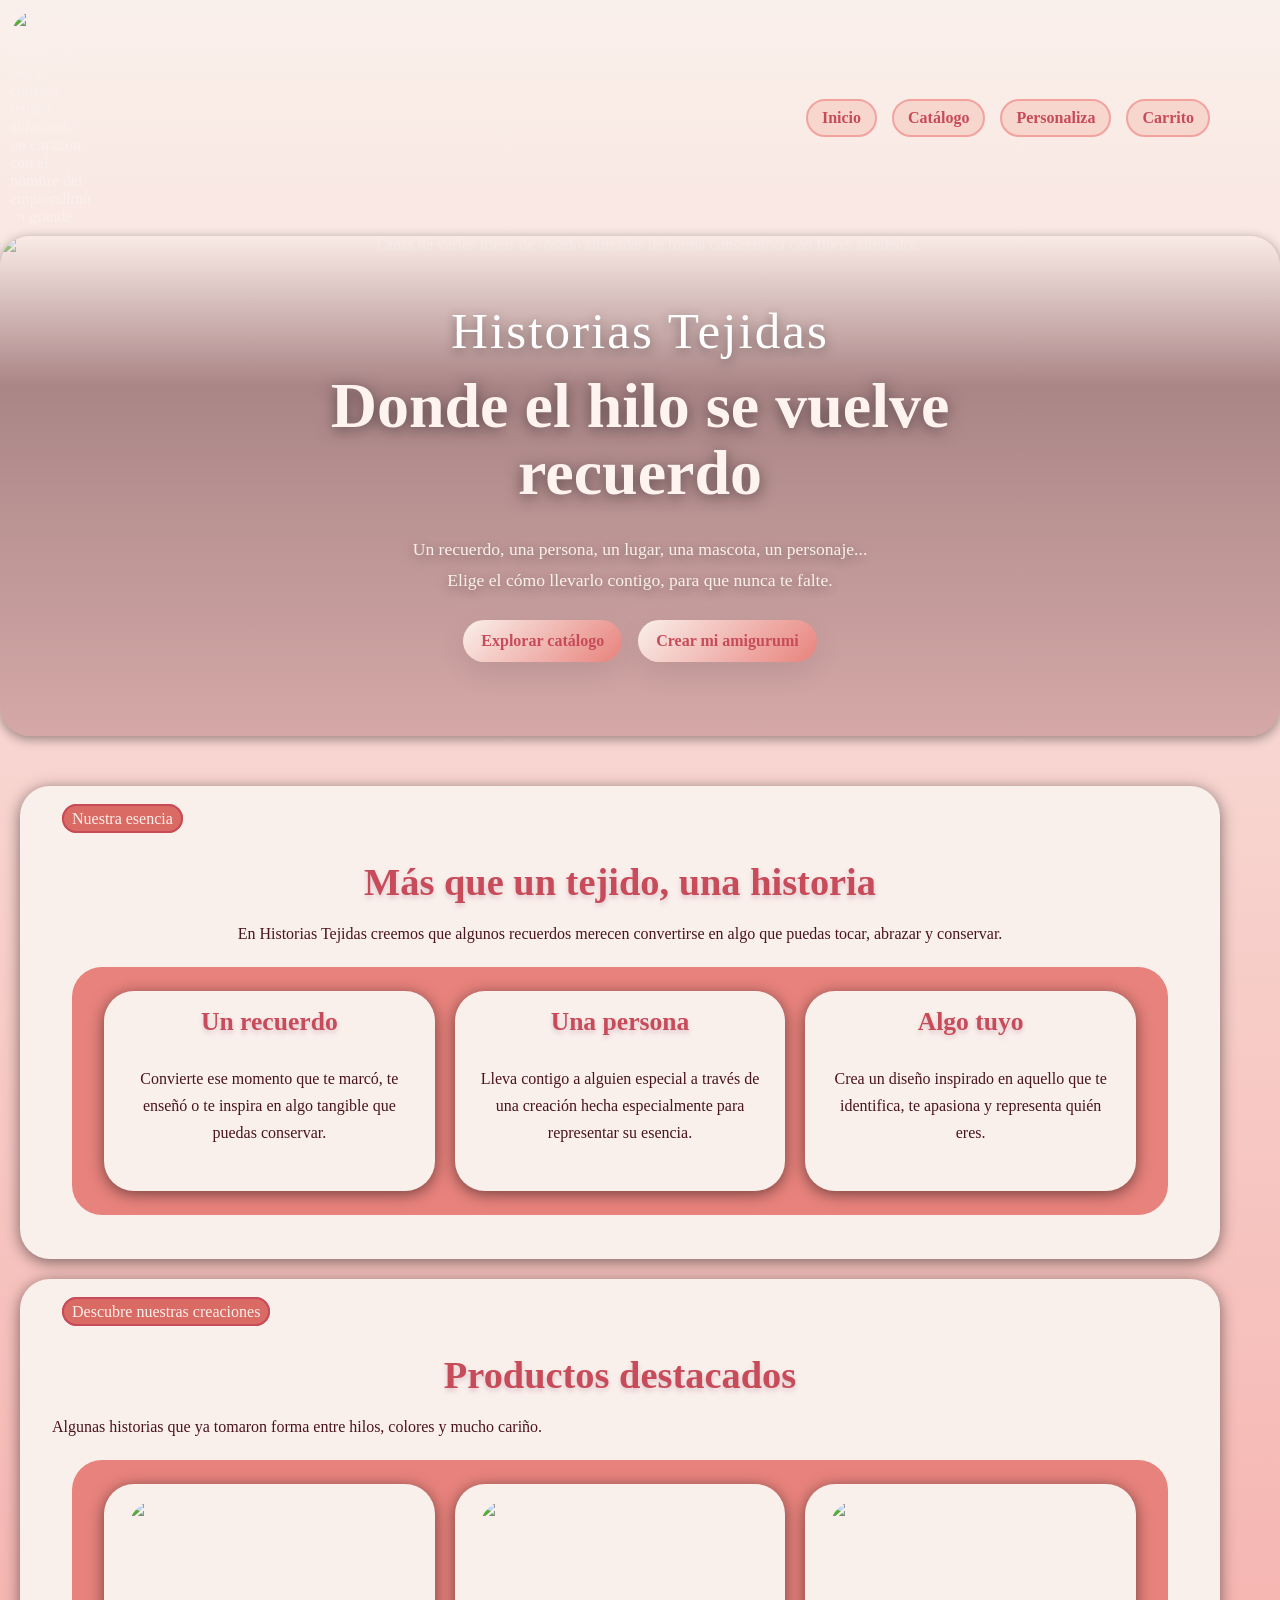
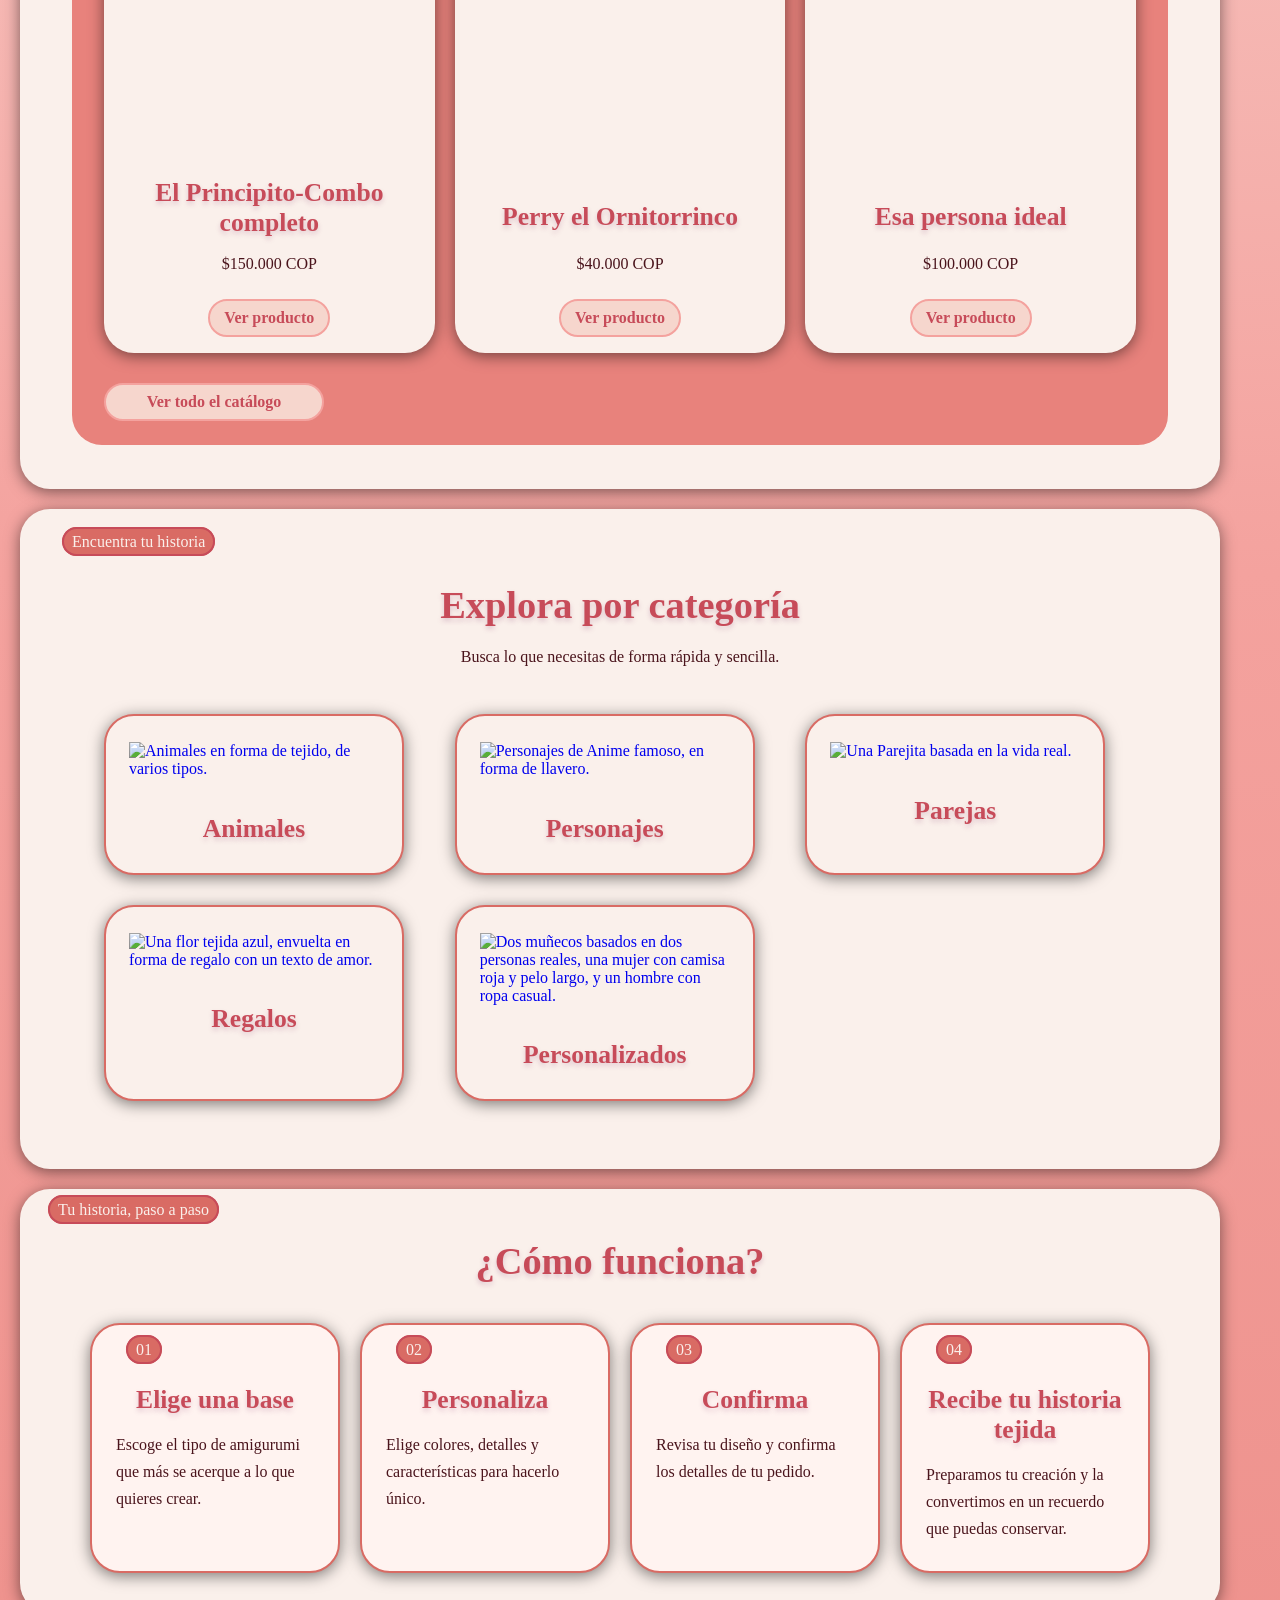
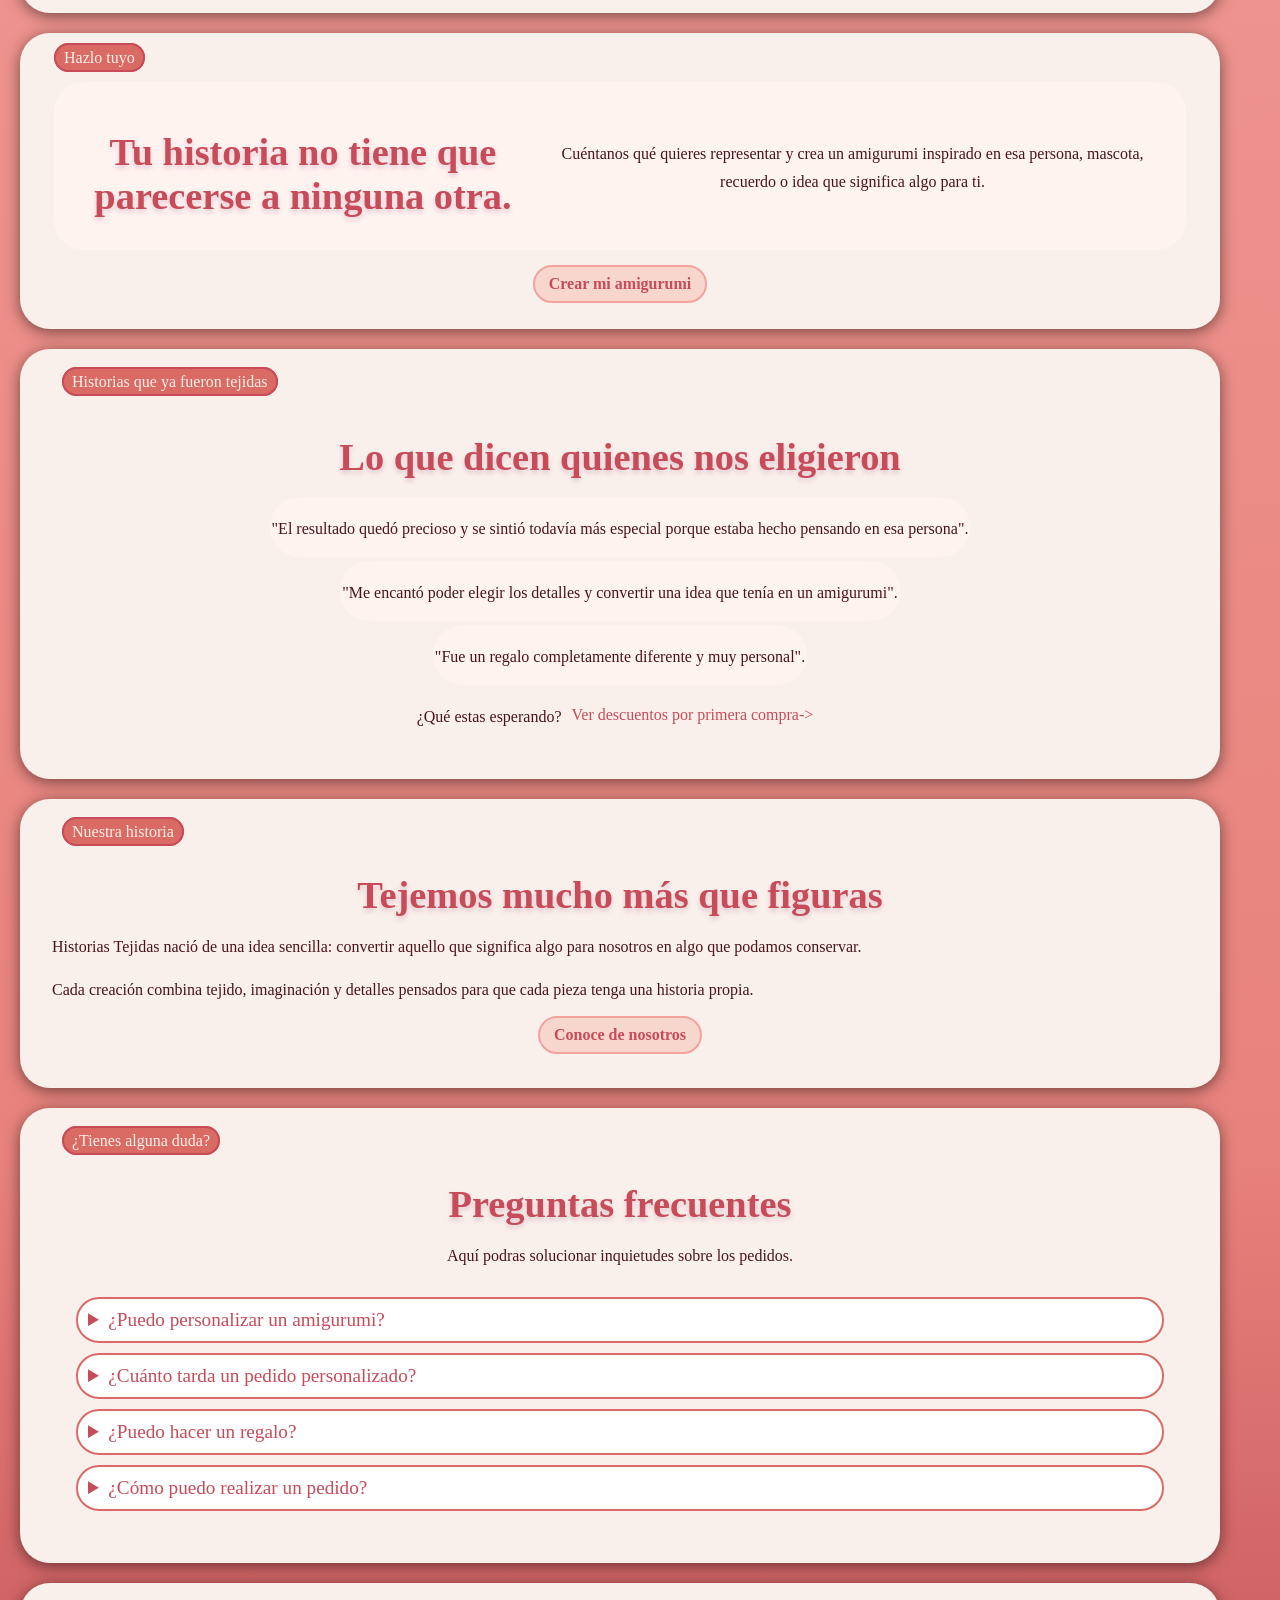
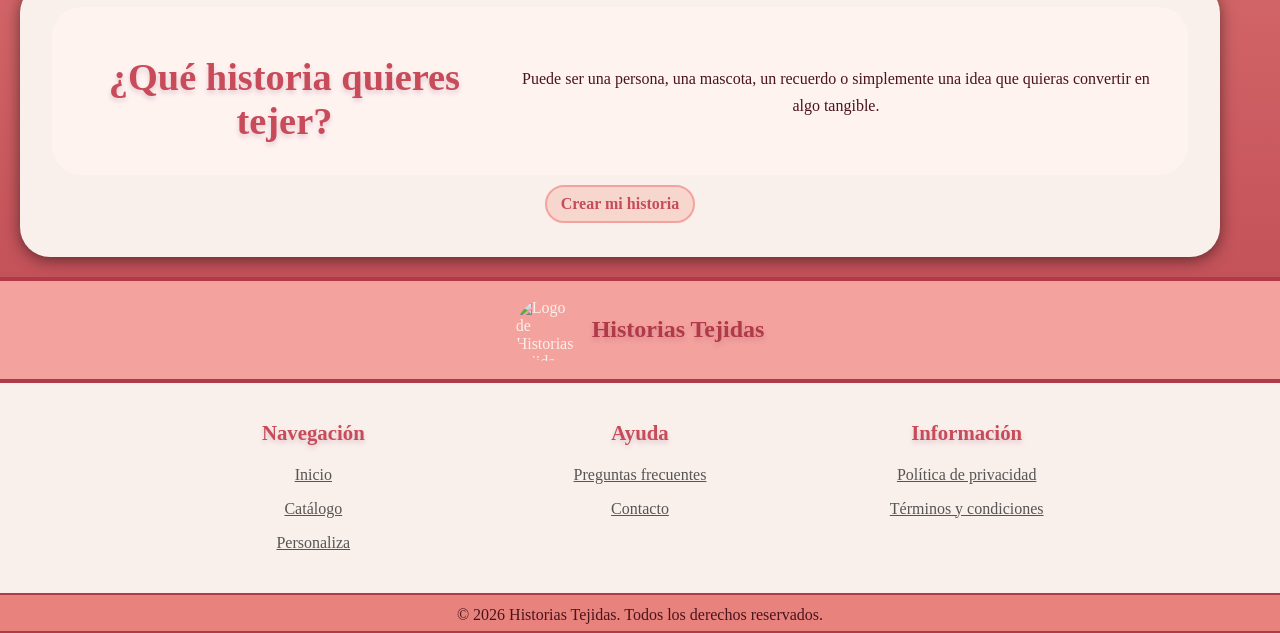
==== index.html @ 17b06282 "CSS de index" ====
<!DOCTYPE html>
<html lang="es">

<head>
    <meta charset="UTF-8">
    <meta name="viewport" content="width=device-width, initial-scale=1.0">
    <title>Historias Tejidas</title>
    <link rel="stylesheet" href="assets/css/style.css">
</head>

<body>
    <header>
        <img src="assets/img/logo-sin-texto.png"
            alt="Logo de historias tejidas, un oso y conejos tejidos abrazando un corazón, con el nombre del emprendimiento en grande.">
        <nav>
            <a href="index.html">Inicio</a>
            <a href="catalogo.html">Catálogo</a>
            <a href="personaliza.html">Personaliza</a>
            <a href="carrito.html">Carrito</a>
            <!--Continuarlo y el emoji de carrito-->
        </nav>
    </header>
    <main>
        <div class="hero">

            <div class="hero-overlay"></div>
            <img src="assets/img/lanas-tipo-fondo.png"
                alt="Lanas de varios tonos de rosado alineadas de forma consecutiva con flores alrededor.">

            <div class="container">
                <h1>Historias Tejidas</h1>
                <h2>Donde el hilo se vuelve recuerdo</h2>
                <p>Un recuerdo, una persona, un lugar, una mascota, un personaje... <br>
                    Elige el cómo llevarlo contigo, para que nunca te falte.</p>
                <div class="button-hero">
                    <a href="catalogo.html">Explorar catálogo</a>
                    <a href="personaliza.html">Crear mi amigurumi</a>
                </div>
            </div>
        </div>

        <section class="propuesta-valor">

            <span class="section-label">Nuestra esencia</span>

            <h2>Más que un tejido, una historia</h2>
            <p>En Historias Tejidas creemos que algunos recuerdos merecen
                convertirse en algo que puedas tocar, abrazar y conservar.</p>

            <div class="tarjeta-container">
                <article class="tarjeta">
                    <h3>Un recuerdo</h3>
                    <p>Convierte ese momento que te marcó, te enseñó o te inspira
                        en algo tangible que puedas conservar. </p>
                </article>

                <article class="tarjeta">
                    <h3>Una persona</h3>
                    <p>Lleva contigo a alguien especial a través de una creación
                        hecha especialmente para representar su esencia.</p>
                </article>

                <article class="tarjeta">
                    <h3>Algo tuyo</h3>
                    <p>Crea un diseño inspirado en aquello que te identifica,
                        te apasiona y representa quién eres.</p>
                </article>
            </div>

        </section>

        <section class="destacados">

            <span class="section-label">Descubre nuestras creaciones</span>

            <h2>Productos destacados</h2>

            <p>
                Algunas historias que ya tomaron forma entre hilos, colores
                y mucho cariño.
            </p>

            <div class="tarjeta-container">

                <article class="tarjeta">

                    <img src="assets/img/productos/elprincipito.png"
                        alt="Amigurumi del personaje el principito junto al zorro en la luna con una rosa, de la obra literaria.">

                    <div class="producto-info">
                        <h3>El Principito-Combo completo</h3>
                        <p class="precio">$150.000 COP</p>
                        <a class="button" href="producto-detalle.html">
                            Ver producto
                        </a>
                    </div>

                </article>

                <article class="tarjeta">

                    <img src="assets/img/productos/perrielornitorrinco.png"
                        alt="Amigurumi de Perry el Ornitorrinco, de la serie Finnyas y Ferbs. En formato horizontal.">

                    <div class="producto-info">
                        <h3>Perry el Ornitorrinco</h3>
                        <p class="precio">$40.000 COP</p>
                        <a href="producto-detalle.html" class="button">
                            Ver producto
                        </a>
                    </div>

                </article>

                <article class="tarjeta">

                    <img src="assets/img/productos/muñeca.png"
                        alt="Amigurumis de una muñeca que representa a una persona, pelo largo, ropa tipo clima frio.">

                    <div class="producto-info">
                        <h3>Esa persona ideal</h3>
                        <p class="precio">$100.000 COP</p>
                        <a href="producto-detalle.html" class="button">
                            Ver producto
                        </a>
                    </div>

                </article>

                <a class="button" href="catalogo.html">
                    Ver todo el catálogo
                </a>

            </div>

        </section>

        <section class="categorias">
            <span>Encuentra tu historia</span>

            <h2>Explora por categoría</h2>
            <p>Busca lo que necesitas de forma rápida y sencilla.</p>

            <div class="categorias-grid">

                <a href="catalogo.html" class="categoria">
                    <img src="assets/img/productos/Animales.png" alt="Animales en forma de tejido, de varios tipos.">
                    <h3>Animales</h3>
                </a>

                <a href="catalogo.html" class="categoria">
                    <img src="assets/img/productos/Personaje.png"
                        alt="Personajes de Anime famoso, en forma de llavero.">
                    <h3>Personajes</h3>
                </a>

                <a href="catalogo.html" class="categoria">
                    <img src="assets/img/productos/pareja.png" alt="Una Parejita basada en la vida real.">
                    <h3>Parejas</h3>
                </a>

                <a href="catalogo.html" class="categoria">
                    <img src="assets/img/productos/Regalo.png"
                        alt="Una flor tejida azul, envuelta en forma de regalo con un texto de amor.">
                    <h3>Regalos</h3>
                </a>

                <a href="catalogo.html" class="categoria">
                    <img src="assets/img/productos/Personalizado.png"
                        alt="Dos muñecos basados en dos personas reales, una mujer con camisa roja y pelo largo, y un hombre con ropa casual.">
                    <h3>Personalizados</h3>
                </a>

            </div>


        </section>


        <section class="funciona">


            <span>Tu historia, paso a paso</span>

            <h2>¿Cómo funciona?</h2>

            <div class="pasos">

                <article class="paso">

                    <span>01</span>
                    <h3>Elige una base</h3>
                    <p>
                        Escoge el tipo de amigurumi que más se acerque
                        a lo que quieres crear.
                    </p>
                </article>

                <article class="paso">
                    <span>02</span>
                    <h3>Personaliza</h3>
                    <p>
                        Elige colores, detalles y características
                        para hacerlo único.
                    </p>
                </article>

                <article class="paso">
                    <span>03</span>
                    <h3>Confirma</h3>
                    <p>
                        Revisa tu diseño y confirma los detalles de tu pedido.
                    </p>
                </article>

                <article class="paso">
                    <span>04</span>
                    <h3>Recibe tu historia tejida</h3>
                    <p>
                        Preparamos tu creación y la convertimos
                        en un recuerdo que puedas conservar.
                    </p>
                </article>

            </div>
        </section>

        <section class="personalizacion">

            <span>Hazlo tuyo</span>

            <div class="per-contenido">


                <h2>Tu historia no tiene que parecerse a ninguna otra.</h2>

                <p>
                    Cuéntanos qué quieres representar y crea un amigurumi
                    inspirado en esa persona, mascota, recuerdo o idea
                    que significa algo para ti.
                </p>


            </div>

            <div class="boton-wrapper">
                <a href="personaliza.html" class="button">
                    Crear mi amigurumi
                </a>
            </div>
        </section>

        <section class="reseñas">

            <span>Historias que ya fueron tejidas</span>

            <div class="res-contenido">

                <h2>Lo que dicen quienes nos eligieron</h2>

                <div class="ress">

                    <article class="res">
                        <p>
                            "El resultado quedó precioso y se sintió todavía
                            más especial porque estaba hecho pensando en esa persona".
                        </p>
                    </article>

                    <article class="res">
                        <p>
                            "Me encantó poder elegir los detalles y convertir
                            una idea que tenía en un amigurumi".
                        </p>
                    </article>

                    <article class="res">
                        <p>
                            "Fue un regalo completamente diferente y muy personal".
                        </p>
                    </article>

                </div>
                <div class="cont-link-des">
                    <p>
                        ¿Qué estas esperando?
                    </p>
                    <a class="link-descuento" href="carrito.html">Ver descuentos por primera compra-></a>
                </div>

            </div>
        </section>

        <section class="sobre-nosotros">

            <div class="sobre-contenido">

                <span>Nuestra historia</span>

                <h2>Tejemos mucho más que figuras</h2>

                <p>
                    Historias Tejidas nació de una idea sencilla:
                    convertir aquello que significa algo para nosotros
                    en algo que podamos conservar.
                </p>

                <p>
                    Cada creación combina tejido, imaginación y detalles
                    pensados para que cada pieza tenga una historia propia.
                </p>

                <div class="boton-wrapper">
                    <a href="sobre-nosotros.html" class="button">
                        Conoce de nosotros
                    </a>
                </div>
                <!-- Hacer una ventana emergente con js-->

            </div>

        </section>

        <section id="pf">

            <span>¿Tienes alguna duda?</span>

            <div class="pq">
                <h2>Preguntas frecuentes</h2>

                <p>Aquí podras solucionar inquietudes sobre los pedidos.</p>
            </div>

            <div class="pq-list">

                <details>
                    <summary>¿Puedo personalizar un amigurumi?</summary>
                    <p>
                        Sí. Puedes crear una pieza basada en una persona,
                        mascota, personaje, recuerdo o idea.
                    </p>
                </details>

                <details>
                    <summary>¿Cuánto tarda un pedido personalizado?</summary>
                    <p>
                        El tiempo depende del diseño y del nivel de personalización.
                    </p>
                </details>

                <details>
                    <summary>¿Puedo hacer un regalo?</summary>
                    <p>
                        Sí. Puedes elegir una creación del catálogo
                        o diseñar una personalizada.
                    </p>
                </details>

                <details>
                    <summary>¿Cómo puedo realizar un pedido?</summary>
                    <p>
                        Puedes explorar el catálogo o comenzar directamente
                        desde la sección de personalización.
                    </p>
                </details>

            </div>


        </section>



        <section class="historia">


            <div class="accion">
                <h2>¿Qué historia quieres tejer?</h2>

                <p>
                    Puede ser una persona, una mascota, un recuerdo
                    o simplemente una idea que quieras convertir en algo tangible.
                </p>
            </div>

            <div class="boton-wrapper">
                <a href="personaliza.html" class="button">
                    Crear mi historia
                </a>
            </div>

        </section>

    </main>
    <footer>


        <div class="footer-container">

            <div class="footer-marca">
                <img src="assets/img/logo-sin-texto.png" alt="Logo de Historias Tejidas">

                <h2>Historias Tejidas</h2>
            </div>

            <div class="cont-columna">
                
                <div class="footer-columna">

                    <h3>Navegación</h3>

                    <a href="index.html">Inicio</a>
                    <a href="catalogo.html">Catálogo</a>
                    <a href="personaliza.html">Personaliza</a>

                </div>

                <div class="footer-columna">

                    <h3>Ayuda</h3>

                    <a href="#pf">Preguntas frecuentes</a>
                    <a href="contacto.html">Contacto</a>

                </div>

                <div class="footer-columna">

                    <h3>Información</h3>

                    <a href="politica-privacidad.html">
                        Política de privacidad
                    </a>

                    <a href="terminos.html">
                        Términos y condiciones
                    </a>

                </div>
            </div>

        </div>

        <div class="footer-derechos">

            <p>
                © 2026 Historias Tejidas. Todos los derechos reservados.
            </p>

        </div>

    </footer>
</body>

</html>
---- assets/css/style.css ----
:root {

    /* Colores */
    --blanco: #FFFFFF;
    --rosa-fondo: #FFF3F0;
    --rosa-crema: #FAF0EB;
    --rosa-palido: #F6D6CD;
    --rosa-suave: #F4A29E;
    --rosa-medio: #E8827C;
    --rosa-coral: #D96B64;
    --rosa-principal: #C74B59;
    --rosa-fuerte: #B13A48;
    --frambuesa: #8F2D3B;
    --vino-rosa: #6B202A;
    --rosa-oscuro: #4A141C;


    /* Gradiante */

    --gradiente: linear-gradient(180deg,
            var(--rosa-crema) 0%,
            var(--rosa-suave) 40%,
            var(--rosa-medio) 80%,
            var(--rosa-fuerte) 100%);

    --gradiente-capa: linear-gradient(180deg,
            rgba(250, 240, 235, 0.4) 0%,
            rgba(74, 20, 28, 0.45) 30%,
            rgba(107, 32, 42, 0.25) 100%);

    /* Border-radius */

    --border-rdp: 30px;
    --border-rdpl: 999px;

    /* font-weidth */

    --negrita: 600;
    --normal: 400;
    --fina: 200;

    /* transicion */
    --transicion: .3s ease;
    --transicion-lenta: .5s ease;

    /* Sombra */

    --sombra-suave: 0 3px 12px rgba(0, 0, 0, 0.4);
    --sombra-normal: 0 3px 15px rgba(0, 0, 0, 0.5);
    --sombra-pequeña: 0 3px 5px rgba(133, 48, 104, 0.219);

    /*Padding*/

    --padding-05: 4px 8px;
    /* Elementos muy compactos (tags, badges) */
    --padding-1: 8px 14px;
    /* Botones pequeños */
    --padding-2: 12px 18px;
    /* Tarjetas compactas o inputs */
    --padding-3: 16px 24px;
    /* Padding estándar */
    --padding-4: 24px 32px;
    /* Tarjetas grandes o contenedores */
    --padding-5: 32px 40px;
    /* Secciones o contenedores amplios */
    --padding-6: 48px 40px;
    /* Elementos muy espaciosos o héroes */

    /* Márgenes*/
    --margin-bt: 0.8rem;
    --margin-bt0: 1rem;
    --margin-1: 10px;
    /* Espacios muy cortos */
    --margin-2: 15px 10px;
    /* Para elementos que necesitan aire lateral y vertical */
    --margin-3: 20px;
    /* Margen estándar entre elementos */
    --margin-4: 30px 20px;
    /* Para separar secciones o contenedores grandes */
    --margin-5: 0 0 50px auto;
    /* Márgenes grandes verticales y centrado automático horizontal*/
}

/* Body */

html {
    box-sizing: border-box;
    font-size: 16px;
}

*,
*:before,
*:after {
    box-sizing: inherit;
}

body {
    background: var(--gradiente);
    margin: 0;
    width: 100%;
    overflow-x: hidden;
    font-family: 'Times New Roman', Times, serif;
    color: var(--rosa-crema);
}


html {
    box-sizing: border-box;
    font-size: 16px;
}

*,
*:before,
*:after {
    box-sizing: inherit;
}


/* ----------------------------------------------------------------------------
======================================GENERAL======================================
--------------------------------------------------------------------------------*/

h2 {
    text-align: center;
    font-size: clamp(1.8rem, 3vw, 2.4rem);
    font-weight: var(--negrita);
    color: var(--rosa-principal);
    margin-bottom: var(--margin-bt0);
    text-shadow: var(--sombra-pequeña);
}

h3 {
    text-align: center;
    font-size: clamp(1.3rem, 2vw, 1.6rem);
    font-weight: var(--negrita);
    color: var(--rosa-principal);
    margin-bottom: var(--margin-bt);
    text-shadow: var(--sombra-pequeña);
}

h4 {
    text-align: center;
    font-size: 1.15rem;
    font-weight: var(--negrita);
    color: var(--rosa-principal);
    margin-bottom: var(--margin-bt);
}

p {
    text-align: left;
    line-height: 1.7;
    margin-bottom: var(--margin-bt);
    color: var(--rosa-oscuro);
    font-size: 1rem;
    font-family: Georgia, 'Times New Roman', Times, serif;

}

section {
    max-width: 1200px;
    margin: var(--margin-3);
    padding: var(--padding-4);
    align-items: center;

    background-color: var(--rosa-crema);
    border-radius: var(--border-rdp);

    box-shadow: var(--sombra-normal);


}

article {
    margin-bottom: var(--margin-bt);
    background-color: var(--rosa-fondo);
}

aside {
    background: var(--rosa-fondo);
    color: var(--rosa-principal);
    text-align: center;
    font-weight: var(--negrita);
    border-radius: var(--border-rdpl);
    margin: var(--margin-3);
    padding: var(--padding-1);

}

span {
    background-color: var(--rosa-coral);
    border-radius: var(--border-rdp);
    padding: var(--padding-05);
    margin: var(--margin-1);
    color: var(--rosa-crema);
    border: 2px solid var(--rosa-principal);
}


/* ----------------------------------------------------------------------------
======================================HEADER======================================
--------------------------------------------------------------------------------*/

header {
    max-width: 1200px;
    margin: var(--margin-1);
    display: flex;
    justify-content: space-between;
    align-items: center;
    gap: 30px;
    flex-wrap: wrap;


}


header img {
    width: 80px;
    max-width: 100%;
    height: auto;
    border-radius: var(--border-rdp);
    transition:
        transform var(--transicion);
}

header img:hover {
    transform: translateY(-3px);
}

nav {
    display: flex;
    justify-content: center;
    align-items: center;
    flex-wrap: wrap;
    gap: 15px;
}

nav a {
    background: var(--rosa-palido);
    border-radius: var(--border-rdp);

    padding: var(--padding-1);

    color: var(--rosa-principal);
    text-decoration: none;
    font-weight: var(--negrita);

    transition:
        color var(--transicion),
        background-color var(--transicion),
        transform var(--transicion);

    border: 2px solid var(--rosa-suave);

}

nav a:hover {
    background: var(--rosa-principal);
    color: var(--rosa-crema);
    text-decoration: underline;
    transform: translateY(-2px);
}

/* ----------------------------------------------------------------------------
======================================FOOTER======================================
--------------------------------------------------------------------------------*/


.footer-container {
    display: flex;
    flex-direction: column;
    align-items: center;
    width: 100%;
    background-color: var(--rosa-crema);
}

.footer-container .footer-marca {
    display: flex;
    align-items: center;
    justify-content: center;
    gap: 14px;
    width: 100%;
    padding: 18px 20px;
    background-color: var(--rosa-suave);
    border-top: 4px solid var(--rosa-fuerte);
    border-bottom: 4px solid var(--rosa-fuerte);
}

.footer-container .footer-marca img {
    width: 62px;
    height: 62px;
    object-fit: cover;
    border-radius: 50%;
}

.footer-container .footer-marca h2 {
    margin: 0;
    color: var(--rosa-principal);
    font-size: 1.5rem;
    font-weight: 700;
    color: var(--rosa-fuerte);
}

.footer-container .cont-columna {
    display: grid;
    grid-template-columns: repeat(3, 1fr);
    width: 100%;
    max-width: 1000px;
    padding: 38px 30px;
    gap: 40px;
}

.footer-container .cont-columna .footer-columna {
    display: flex;
    flex-direction: column;
    align-items: center;
    gap: 10px;

}

.footer-container .footer-columna h3 {
    margin: 0 0 8px;
    color: var(--rosa-principal);
    font-size: 1.3rem;
    font-weight: var(--negrita);
}

.footer-container .footer-columna a {
    color: var(--texto-color, #555);
    
    font-size: 1rem;
    line-height: 1.5;
    transition: color 0.25s ease, transform 0.25s ease;
}

.footer-container .footer-columna a:hover {
    color: var(--rosa-principal);
    transform: translateX(4px);
}

.footer-derechos {
    display: flex;
    justify-content: center;
    align-items: center;
    width: 100%;
    min-height: 30px;
    max-height: 40px;
    padding: 12px 20px;
    background-color: var(--rosa-medio);
    color: var(--blanco);
    text-align: center;
    font-size: 0.85rem;

    border-top: 2px solid var(--rosa-fuerte);
    border-bottom: 2px solid var(--rosa-fuerte);
}



/* ----------------------------------------------------------------------------
======================================HERO======================================== 
--------------------------------------------------------------------------------*/

.hero {
    position: relative;
    display: flex;
    text-align: center;
    width: 100%;
    max-height: 550px;
    overflow: hidden;
    margin: var(--margin-5);
    box-sizing: border-box;
    justify-content: center;
    align-items: center;
    min-height: 500px;
    height: auto;
    padding: var(--padding-6);
    border-radius: var(--border-rdp);
    box-shadow: var(--sombra-suave);
    transition:
        transform var(--transicion-lenta);
}

.hero:hover {
    transform: translateY(-3px);
}

.hero img {
    position: absolute;
    inset: 0;
    object-fit: cover;
    object-position: center;
    z-index: 0;

    width: 100%;
    height: 100%;
}



.hero-overlay {
    position: absolute;
    inset: 0;
    z-index: 1;
    background: var(--gradiente-capa);

}

.container {
    position: relative;
    z-index: 2;
    width: min(750px, 100%);
    display: flex;
    flex-direction: column;
    justify-content: center;
    align-items: center;
    box-sizing: border-box;
}

.hero h1 {
    margin: 0;
    padding: 0;
    line-height: 1.2;
    font-size: clamp(2.2rem, 4vw, 3.5rem);
    font-weight: var(--normal);
    letter-spacing: 2px;
    color: var(--blanco);
    text-shadow: var(--sombra-suave);

}

.hero h2 {
    margin: var(--margin-1);
    padding: 0;
    text-align: center;
    font-size: clamp(2.4rem, 5vw, 4rem);
    line-height: 1.05;
    font-weight: var(--negrita);
    color: var(--rosa-fondo);
    text-shadow: var(--sombra-normal);
    max-width: 100%;


}

.hero p {
    max-width: 600px;
    font-size: 1.1rem;
    line-height: 1.8;
    color: var(--rosa-crema);
    text-shadow: var(--sombra-suave);
    text-align: center;
    font-family: Georgia, 'Times New Roman', Times, serif;
}

.button-hero {
    display: flex;
    flex-wrap: wrap;
    gap: 16px;
    margin: var(--margin-1);
    width: 100%;
    justify-content: center;
}

.button-hero a {
    display: inline-flex;
    align-items: center;
    gap: 12px;
    padding: var(--padding-2);
    border-radius: var(--border-rdpl);
    font-weight: 600;
    transition: var(--transicion-lenta);
    box-shadow: 0 10px 30px rgba(0, 0, 0, .08);
    box-sizing: border-box;
    text-decoration: none;
    background: linear-gradient(135deg, var(--rosa-crema), var(--rosa-medio));
    color: var(--rosa-principal);
}

.button-hero a:hover {
    transform: translateY(-3px);
    background: var(--rosa-principal);
    color: var(--blanco);
}

/* ============================================================================
   ESTILOS DE LA BARRA DE DESPLAZAMIENTO (SCROLLBAR)
============================================================================ */


::-webkit-scrollbar {
    width: 12px;
}


::-webkit-scrollbar-track {
    background: var(--rosa-fondo);
}


::-webkit-scrollbar-thumb {
    background: var(--rosa-suave);
    border-radius: 999px;
    border: 2px solid var(--rosa-fondo);
}


::-webkit-scrollbar-thumb:hover {
    background: var(--rosa-principal);
}

/* ----------------------------------------------------------------------------
======================================TARJETAS======================================== 
--------------------------------------------------------------------------------*/

.tarjeta-container {
    background: var(--rosa-medio);
    padding: var(--padding-4);
    border-radius: var(--border-rdp);
    display: grid;
    grid-template-columns: repeat(auto-fit, minmax(250px, 1fr));
    gap: var(--margin-4);
    margin: var(--margin-3);

}

.tarjeta {
    background: var(--rosa-crema);
    border-radius: var(--border-rdp);

    padding: var(--padding-3);
    box-shadow: var(--sombra-normal);
    transition:
        transform var(--transicion);

    display: flex;
    flex-direction: column;
    align-items: center;

    height: 100%;

}

.tarjeta img {
    width: 100%;
    height: 250px;
    object-fit: cover;
    border-radius: var(--border-rdp);
    margin-bottom: 15px;
}

.tarjeta h3 {
    margin: 0 0 12px 0;
}


.tarjeta p {
    text-align: center;
    margin-bottom: var(--margin-bt0);
    flex-grow: 1;
}

.tarjeta:hover {
    transform: translateY(-2px);
}

.tarjeta .button {
    align-self: center;
    margin-top: 10px;
}



/* ------------------------------------------------------------------------------
======================================Button====================================== 
--------------------------------------------------------------------------------*/

.button {
    background: var(--rosa-palido);
    border-radius: var(--border-rdp);

    padding: var(--padding-1);

    color: var(--rosa-principal);
    text-decoration: none;
    font-weight: var(--negrita);

    transition:
        color var(--transicion),
        background-color var(--transicion),
        transform var(--transicion);

    border: 2px solid var(--rosa-suave);
    text-align: center;

    max-width: 220px;


}

.button:hover {
    background: var(--rosa-principal);
    color: var(--rosa-crema);
    text-decoration: underline;
    transform: translateY(-2px);
}

/* ------------------------------------------------------------------------------
======================================INDEX====================================== 
--------------------------------------------------------------------------------*/


/* Destacados */



.producto-info h3 {
    margin: 0 0 12px 0;
    min-height: 2.6rem;
    display: flex;
    align-items: center;
    justify-content: center;
}

.propuesta-valor p {
    text-align: center;
    flex-grow: 1;
}

.producto-info {
    display: flex;
    flex-direction: column;
    align-items: center;
    text-align: center;
    width: 100%;
    margin-top: auto;
}

.producto-info .precio {
    margin-top: auto;
    margin-bottom: 12px;
}


.producto-info .button {
    align-self: center;
}


/* Categoría */


.categorias p {
    text-align: center;
}

.categorias-grid {
    padding: var(--padding-4);
    margin: var(--margin-3);
    gap: var(--margin-4);

    border-radius: var(--border-rdp);

    display: grid;
    grid-template-columns: repeat(auto-fit, minmax(250px, 1fr));



}

.categoria {
    background: var(--rosa-crema);
    border-radius: var(--border-rdp);

    padding: var(--padding-3);
    box-shadow: var(--sombra-normal);
    transition:
        transform var(--transicion);

    display: flex;
    flex-direction: column;
    align-items: center;

    height: 100%;

    text-decoration: none;

    max-width: 300px;
    min-width: 200px;
    max-height: 450px;

    border: 2px solid var(--rosa-coral);
}

.categoria:hover {
    transform: translateY(-3px);
}

.categoria img {
    margin: var(--margin-1);
    width: 250px;
    height: auto;
}

.categoria h3 {
    text-decoration: none;
    transition:
        trasform var(--transicion-lenta);
    text-shadow: var(--sombra-pequeña);

}

.categoria h3:hover {
    color: var(--rosa-coral);
}


/* Funcionalidad */


.funciona {
    margin: var(--margin-3);
    padding: var(--padding-2);

}

.funciona h2 {
    margin: 20px 0 40px 0;
}

.pasos {
    display: flex;
    gap: 20px;
    margin: var(--margin-2);
    flex-wrap: wrap;
    justify-content: center;
    align-items: stretch;

}


.paso {

    border-radius: var(--border-rdp);
    border: 2px solid var(--rosa-coral);

    padding: var(--padding-3);

    max-width: 250px;
    max-height: 250px;

    transition:
        transform var(--transicion),
        color var(--transicion),
        background var(--transicion-lenta);

    box-shadow: var(--sombra-normal);

}


.paso:hover {
    background-color: var(--rosa-principal);
    transform: translateY(-3px);
}

.paso:hover h3 {
    color: var(--rosa-crema);
}



/* Personalizar */



.personalizacion {
    margin: var(--margin-3);
    padding: var(--padding-3);

}

.per-contenido {
    display: flex;
    align-items: center;
    justify-content: center;
    text-align: center;

    margin: var(--margin-2);
    gap: 15px;
    background-color: var(--rosa-fondo);
    padding: var(--padding-3);

    border-radius: var(--border-rdp);
}

.per-contenido h2 {
    max-width: 450px;
    height: 100%;
}

.personalizacion .per-contenido p {
    text-align: center;
}

.boton-wrapper {
    display: flex;
    justify-content: center;
    margin: 10px 0 10px 0;
}

/* Reseñas */

.res-contenido .ress {
    display: flex;
    flex-direction: column;
    align-items: center;
    justify-content: center;
    width: 100%;
}


.res-contenido .ress .res {
    text-align: center;
    max-width: 800px;
    border-radius: var(--border-rdp);
    padding: 2px;
    margin: 2px;
}

.res-contenido {
    display: flex;
    flex-direction: column;
    justify-content: center;
    align-items: center;
    padding: var(--padding-2);

    text-align: center;
}


.res-contenido .cont-link-des {
    display: flex;
    justify-content: center;
    align-items: center;
}

.res-contenido .link-descuento {
    text-decoration: none;
    color: var(--rosa-principal);
    transition:
        color var(--transicion-lenta),
        background-color var(--transicion-lenta),
        transform var(--transicion-lenta);

    margin: var(--margin-1);

}

.res-contenido .link-descuento:hover {
    transform: translateY(-5px);
    background: var(--rosa-palido);
    border-radius: var(--border-rdp);

    padding: var(--padding-1);

    color: var(--rosa-principal);
    text-decoration: none;
    font-weight: var(--negrita);

    border: 2px solid var(--rosa-suave);
    text-align: center;

    max-width: 400px;
}

/* Pregunta Frecuente */

.pq {
    display: flex;
    align-items: center;
    justify-content: center;
    flex-direction: column;
    margin: 0;
    padding: 0;
}

.pq p {
    margin: 0;
}

.pq-list {
    padding: var(--padding-1);
    margin: var(--margin-1);
    border-radius: var(--border-rdp);
}

.pq-list details {
    display: flex;
    flex-direction: column;
    border: 2px solid var(--rosa-coral);
    background-color: var(--blanco);
    border-radius: var(--border-rdp);

    margin: 10px 0 10px 0;


}

.pq-list details summary {
    color: var(--rosa-principal);
    font-size: 1.2rem;
    margin: var(--margin-1);
}

.pq-list details p {
    color: var(--rosa-oscuro);
    margin: 0 0 5px 35px;


}

/* Pregunta Frecuente */

.historia {
    margin: var(--margin-3);
}

.accion {

    display: flex;
    align-items: center;
    justify-content: center;
    text-align: center;
    gap: 15px;
    background-color: var(--rosa-fondo);
    padding: var(--padding-3);

    border-radius: var(--border-rdp);
}

.accion h2 {
    max-width: 450px;
    height: 100%;
}

.accion p {
    text-align: center;
}
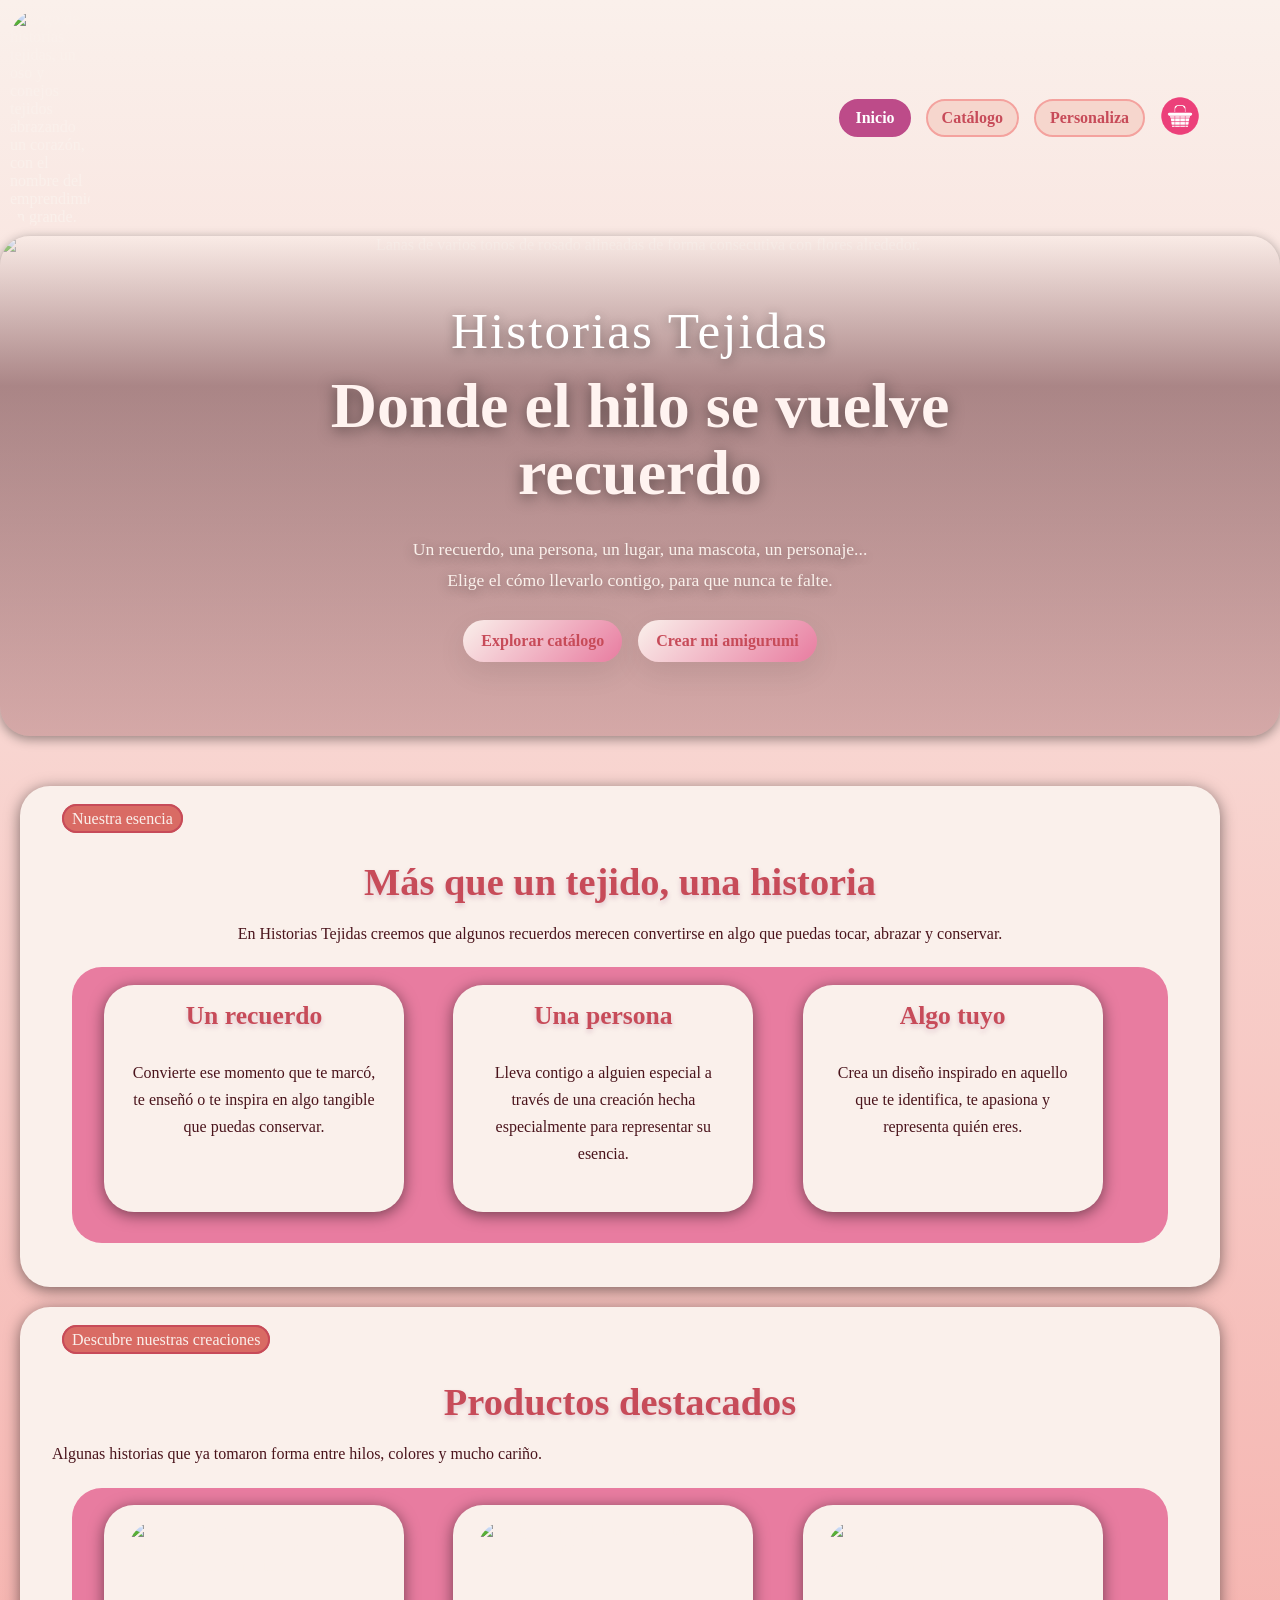
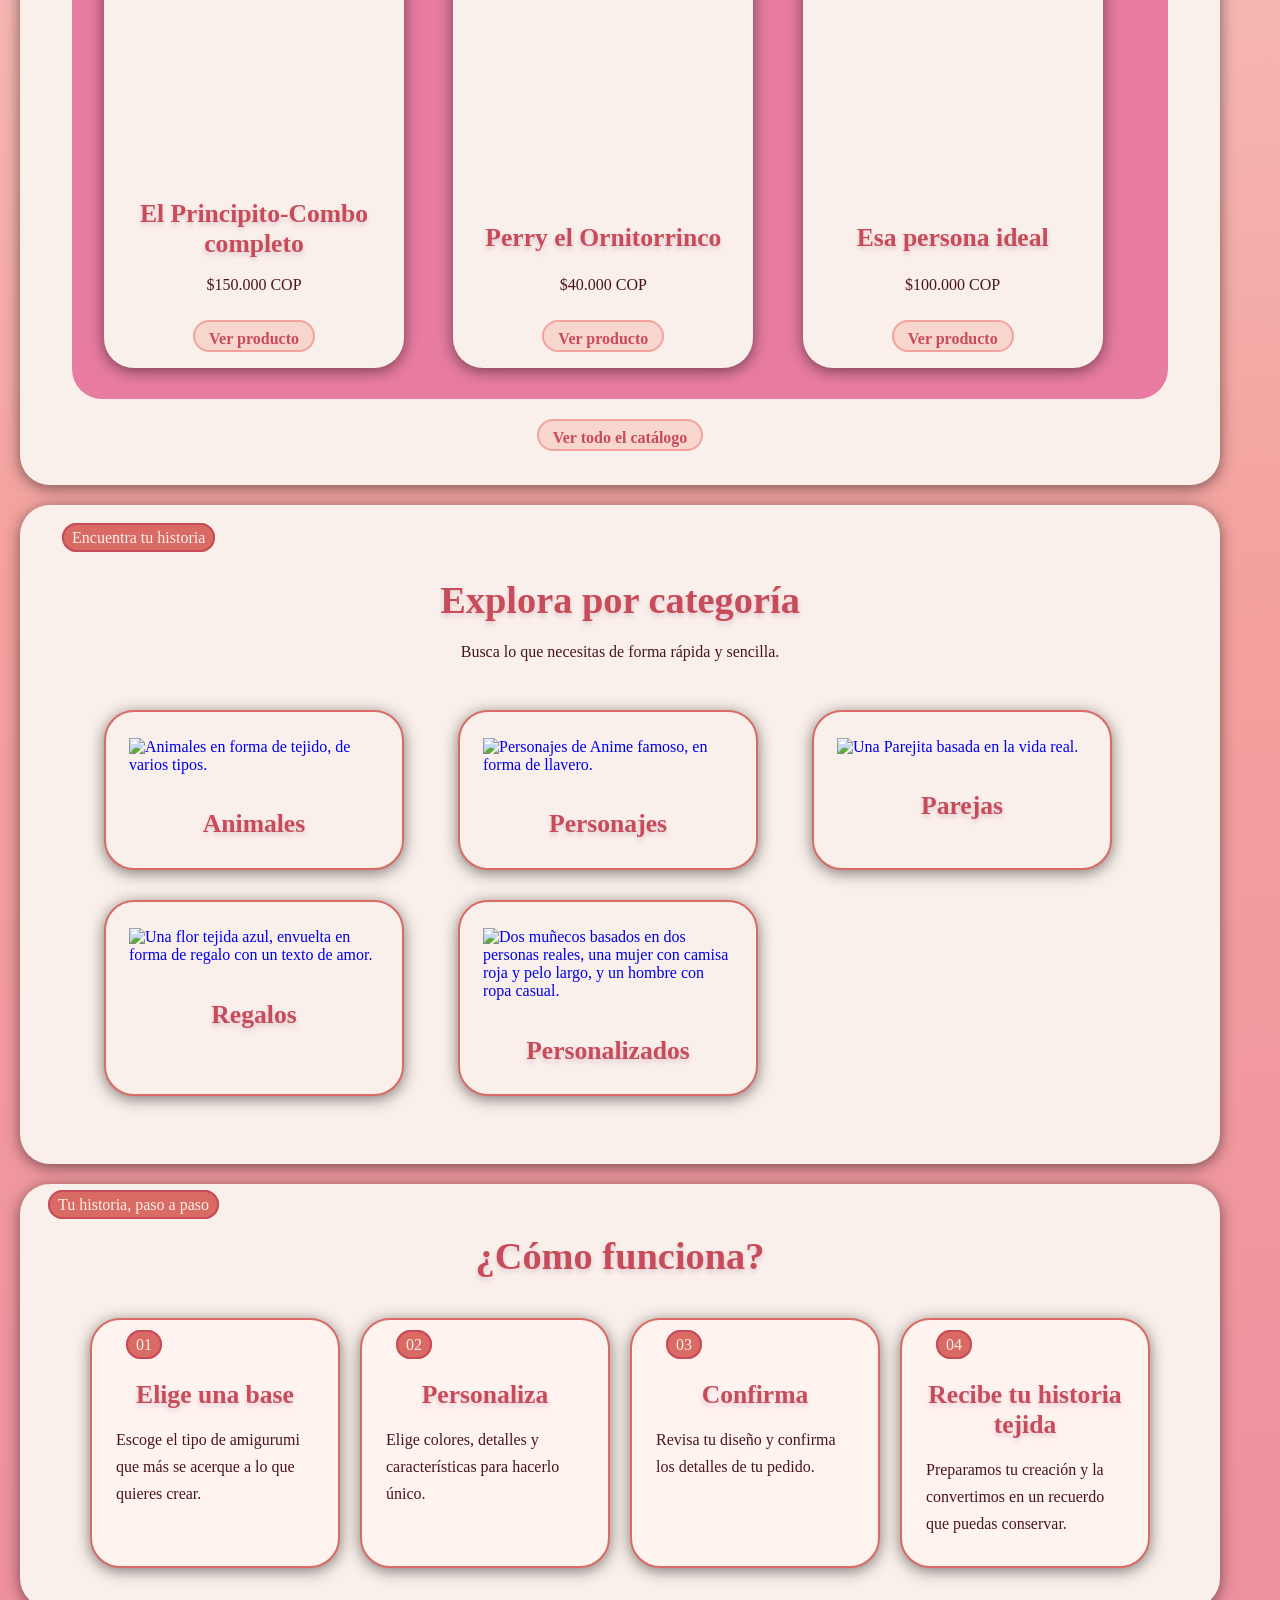
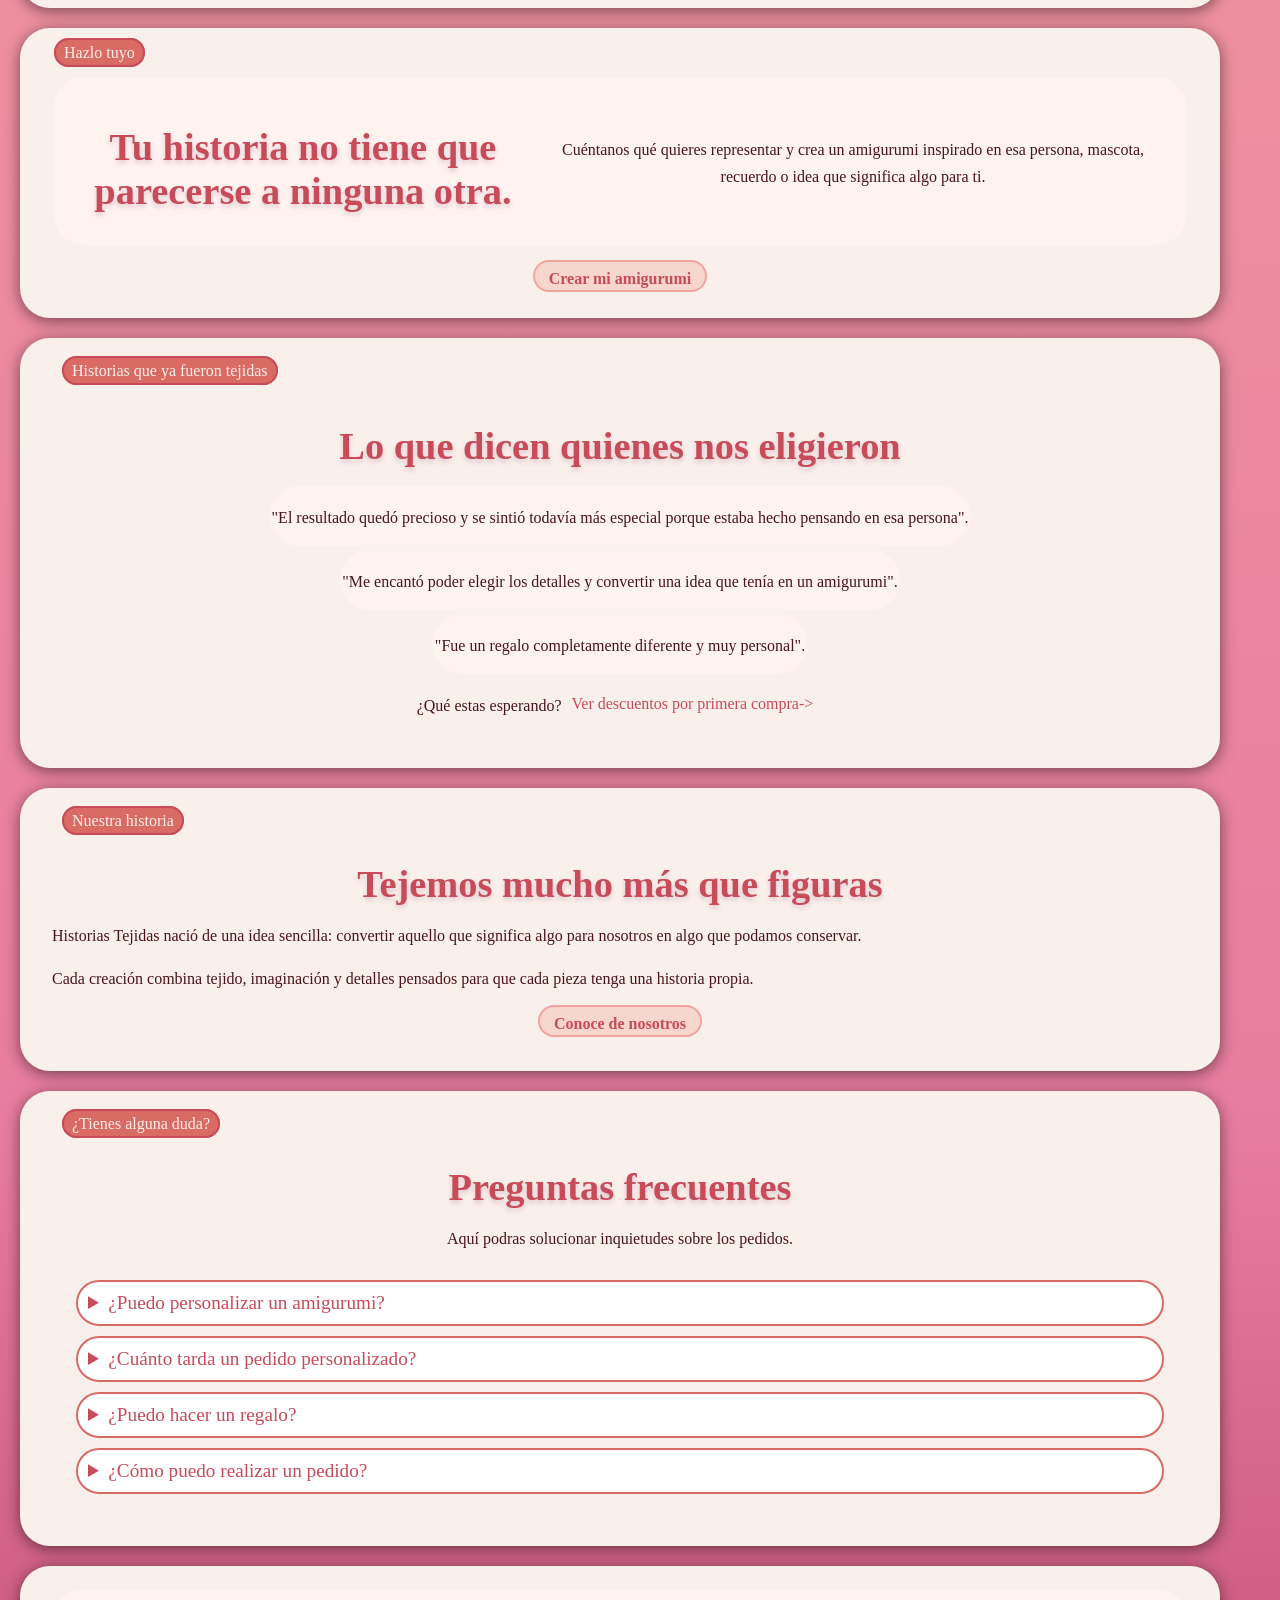
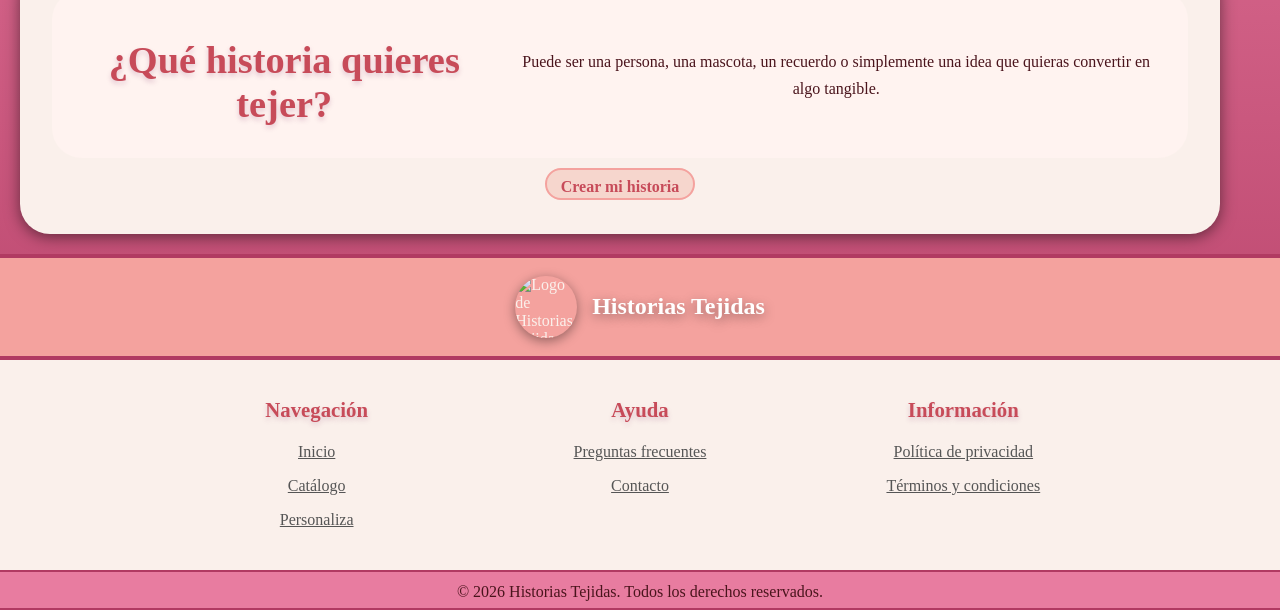
==== commit 51f3431f: "Correcion de root a rem" ====
--- a/index.html
+++ b/index.html
@@ -13,11 +13,12 @@
         <img src="assets/img/logo-sin-texto.png"
             alt="Logo de historias tejidas, un oso y conejos tejidos abrazando un corazón, con el nombre del emprendimiento en grande.">
         <nav>
-            <a href="index.html">Inicio</a>
+            <a href="index.html" id="nav__a--activo">Inicio</a>
             <a href="catalogo.html">Catálogo</a>
-            <a href="personaliza.html">Personaliza</a>
-            <a href="carrito.html">Carrito</a>
-            <!--Continuarlo y el emoji de carrito-->
+            <a href="personaliza.html" >Personaliza</a>
+            <a href="carrito.html" id="nav__a--carrito">
+                <img id="carrito" src="assets/icons/carrito3.png" alt="Icono de carrito">
+            </a>
         </nav>
     </header>
     <main>
@@ -127,11 +128,13 @@
 
                 </article>
 
-                <a class="button" href="catalogo.html">
-                    Ver todo el catálogo
-                </a>
-
-            </div>
+            </div>
+
+            <div class="boton-wrapper">
+                    <a class="button" href="catalogo.html">
+                        Ver todo el catálogo
+                    </a>
+                </div>
 
         </section>
 
--- a/assets/css/style.css
+++ b/assets/css/style.css
@@ -1,22 +1,19 @@
 :root {
-
     /* Colores */
     --blanco: #FFFFFF;
     --rosa-fondo: #FFF3F0;
     --rosa-crema: #FAF0EB;
     --rosa-palido: #F6D6CD;
     --rosa-suave: #F4A29E;
-    --rosa-medio: #E8827C;
+    --rosa-medio: #e87ca0;
     --rosa-coral: #D96B64;
     --rosa-principal: #C74B59;
-    --rosa-fuerte: #B13A48;
-    --frambuesa: #8F2D3B;
+    --rosa-fuerte: #b13a62;
+    --frambuesa: #bd4b89;
     --vino-rosa: #6B202A;
     --rosa-oscuro: #4A141C;
 
-
     /* Gradiante */
-
     --gradiente: linear-gradient(180deg,
             var(--rosa-crema) 0%,
             var(--rosa-suave) 40%,
@@ -29,12 +26,10 @@
             rgba(107, 32, 42, 0.25) 100%);
 
     /* Border-radius */
-
-    --border-rdp: 30px;
-    --border-rdpl: 999px;
+    --border-rdp: 1.875rem; /* 30px */
+    --border-rdpl: 62.4375rem; /* 999px */
 
     /* font-weidth */
-
     --negrita: 600;
     --normal: 400;
     --fina: 200;
@@ -44,43 +39,36 @@
     --transicion-lenta: .5s ease;
 
     /* Sombra */
-
-    --sombra-suave: 0 3px 12px rgba(0, 0, 0, 0.4);
-    --sombra-normal: 0 3px 15px rgba(0, 0, 0, 0.5);
-    --sombra-pequeña: 0 3px 5px rgba(133, 48, 104, 0.219);
-
-    /*Padding*/
-
-    --padding-05: 4px 8px;
-    /* Elementos muy compactos (tags, badges) */
-    --padding-1: 8px 14px;
-    /* Botones pequeños */
-    --padding-2: 12px 18px;
-    /* Tarjetas compactas o inputs */
-    --padding-3: 16px 24px;
-    /* Padding estándar */
-    --padding-4: 24px 32px;
-    /* Tarjetas grandes o contenedores */
-    --padding-5: 32px 40px;
-    /* Secciones o contenedores amplios */
-    --padding-6: 48px 40px;
-    /* Elementos muy espaciosos o héroes */
-
-    /* Márgenes*/
+    --sombra-suave: 0 0.1875rem 0.75rem rgba(0, 0, 0, 0.4); /* 0 3px 12px */
+    --sombra-normal: 0 0.1875rem 0.9375rem rgba(0, 0, 0, 0.5); /* 0 3px 15px */
+    --sombra-pequeña: 0 0.1875rem 0.3125rem rgba(133, 48, 104, 0.219); /* 0 3px 5px */
+
+    /* Padding */
+    --padding-05: 0.25rem 0.5rem; /* 4px 8px - Elementos muy compactos (tags, badges) */
+    --padding-1: 0.5rem 0.875rem; /* 8px 14px - Botones pequeños */
+    --padding-2: 0.75rem 1.125rem; /* 12px 18px - Tarjetas compactas o inputs */
+    --padding-3: 1rem 1.5rem; /* 16px 24px - Padding estándar */
+    --padding-4: 1.5rem 2rem; /* 24px 32px - Tarjetas grandes o contenedores */
+    --padding-5: 2rem 2.5rem; /* 32px 40px - Secciones o contenedores amplios */
+    --padding-6: 3rem 2.5rem; /* 48px 40px - Elementos muy espaciosos o héroes */
+
+    /* Márgenes */
     --margin-bt: 0.8rem;
     --margin-bt0: 1rem;
-    --margin-1: 10px;
-    /* Espacios muy cortos */
-    --margin-2: 15px 10px;
-    /* Para elementos que necesitan aire lateral y vertical */
-    --margin-3: 20px;
-    /* Margen estándar entre elementos */
-    --margin-4: 30px 20px;
-    /* Para separar secciones o contenedores grandes */
-    --margin-5: 0 0 50px auto;
-    /* Márgenes grandes verticales y centrado automático horizontal*/
-}
-
+    --margin-1: 0.625rem; /* 10px - Espacios muy cortos */
+    --margin-2: 0.9375rem 0.625rem; /* 15px 10px - Aire lateral y vertical */
+    --margin-3: 1.25rem; /* 20px - Margen estándar entre elementos */
+    --margin-4: 1.875rem 1.25rem; /* 30px 20px - Separar secciones o contenedores grandes */
+    --margin-5: 0 0 3.125rem auto; /* 0 0 50px auto - Márgenes grandes verticales y centrado */
+
+    /* Gap */
+    --gap-ssm: 0.625rem;
+    --gap-sm: 0.9375rem; /* 15px*/
+    --gap-md: 1rem;      /* 16px*/
+    --gap-mmd: 1.25rem;
+    --gap-lg: 1.875rem;  /* 30px*/
+
+}
 /* Body */
 
 html {
@@ -104,18 +92,6 @@
 }
 
 
-html {
-    box-sizing: border-box;
-    font-size: 16px;
-}
-
-*,
-*:before,
-*:after {
-    box-sizing: inherit;
-}
-
-
 /* ----------------------------------------------------------------------------
 ======================================GENERAL======================================
 --------------------------------------------------------------------------------*/
@@ -206,7 +182,7 @@
     display: flex;
     justify-content: space-between;
     align-items: center;
-    gap: 30px;
+    gap: var(--gap-lg);
     flex-wrap: wrap;
 
 
@@ -231,7 +207,9 @@
     justify-content: center;
     align-items: center;
     flex-wrap: wrap;
-    gap: 15px;
+    gap: var(--gap-sm);
+
+    margin-right: 10px;
 }
 
 nav a {
@@ -254,12 +232,60 @@
 }
 
 nav a:hover {
-    background: var(--rosa-principal);
+    background: var(--frambuesa);
     color: var(--rosa-crema);
     text-decoration: underline;
     transform: translateY(-2px);
 }
 
+ 
+nav #nav__a--carrito {
+    background: transparent;
+    border: none;
+    padding: 0;
+}
+
+nav #nav__a--carrito:hover {
+    background: transparent;
+    border: none;
+    text-decoration: none;
+} 
+
+nav a #carrito {
+    width: 40px;
+    height: auto;
+    transition: transform var(--transicion); 
+}
+
+
+nav a #carrito:hover {
+    transform: translateY(-3px);
+}
+
+
+#nav__a--activo {
+    background-color: var(--frambuesa);
+    color: var(--blanco);
+    border: 2px solid var(--frambuesa);
+
+}
+
+
+#nav__a--activo-carrito {
+   background: none;
+    border: none;
+    border-bottom: 1px solid var(--frambuesa);
+    border-radius: 0;
+    padding: 0;
+}
+
+nav #nav__a--activo-:hover {
+    background: transparent;
+    border: none;
+    text-decoration: none;
+}
+
+
 /* ----------------------------------------------------------------------------
 ======================================FOOTER======================================
 --------------------------------------------------------------------------------*/
@@ -277,7 +303,7 @@
     display: flex;
     align-items: center;
     justify-content: center;
-    gap: 14px;
+    gap: var(--gap-sm);
     width: 100%;
     padding: 18px 20px;
     background-color: var(--rosa-suave);
@@ -290,14 +316,15 @@
     height: 62px;
     object-fit: cover;
     border-radius: 50%;
+    box-shadow: var(--sombra-suave);
 }
 
 .footer-container .footer-marca h2 {
     margin: 0;
-    color: var(--rosa-principal);
+    color: var(--blanco);
     font-size: 1.5rem;
-    font-weight: 700;
-    color: var(--rosa-fuerte);
+    font-weight: var(--negrita);
+    text-shadow: var(--sombra-suave);
 }
 
 .footer-container .cont-columna {
@@ -306,14 +333,14 @@
     width: 100%;
     max-width: 1000px;
     padding: 38px 30px;
-    gap: 40px;
+    gap: var(--gap-lg);
 }
 
 .footer-container .cont-columna .footer-columna {
     display: flex;
     flex-direction: column;
     align-items: center;
-    gap: 10px;
+    gap: var(--gap-ssm);
 
 }
 
@@ -333,7 +360,7 @@
 }
 
 .footer-container .footer-columna a:hover {
-    color: var(--rosa-principal);
+    color: var(--frambuesa);
     transform: translateX(4px);
 }
 
@@ -455,7 +482,7 @@
 .button-hero {
     display: flex;
     flex-wrap: wrap;
-    gap: 16px;
+    gap: var(--gap-md);
     margin: var(--margin-1);
     width: 100%;
     justify-content: center;
@@ -464,7 +491,7 @@
 .button-hero a {
     display: inline-flex;
     align-items: center;
-    gap: 12px;
+    gap: var(--gap-sm);
     padding: var(--padding-2);
     border-radius: var(--border-rdpl);
     font-weight: 600;
@@ -518,8 +545,12 @@
     border-radius: var(--border-rdp);
     display: grid;
     grid-template-columns: repeat(auto-fit, minmax(250px, 1fr));
-    gap: var(--margin-4);
+    gap: var(--gap-md);
     margin: var(--margin-3);
+
+    flex-wrap: wrap;
+    justify-content: center;
+    align-items: center;
 
 }
 
@@ -537,13 +568,13 @@
     align-items: center;
 
     height: 100%;
+    max-width: 300px;
 
 }
 
 .tarjeta img {
-    width: 100%;
     height: 250px;
-    object-fit: cover;
+    object-fit: contain;
     border-radius: var(--border-rdp);
     margin-bottom: 15px;
 }
@@ -593,6 +624,7 @@
     text-align: center;
 
     max-width: 220px;
+    max-height: 2rem;
 
 
 }
@@ -656,7 +688,7 @@
 .categorias-grid {
     padding: var(--padding-4);
     margin: var(--margin-3);
-    gap: var(--margin-4);
+    gap: var(--gap-lg);
 
     border-radius: var(--border-rdp);
 
@@ -729,7 +761,7 @@
 
 .pasos {
     display: flex;
-    gap: 20px;
+    gap: var(--gap-mmd);
     margin: var(--margin-2);
     flex-wrap: wrap;
     justify-content: center;
@@ -786,7 +818,7 @@
     text-align: center;
 
     margin: var(--margin-2);
-    gap: 15px;
+    gap: var(--gap-md);
     background-color: var(--rosa-fondo);
     padding: var(--padding-3);
 
@@ -931,7 +963,7 @@
     align-items: center;
     justify-content: center;
     text-align: center;
-    gap: 15px;
+    gap: var(--gap-md);
     background-color: var(--rosa-fondo);
     padding: var(--padding-3);
 
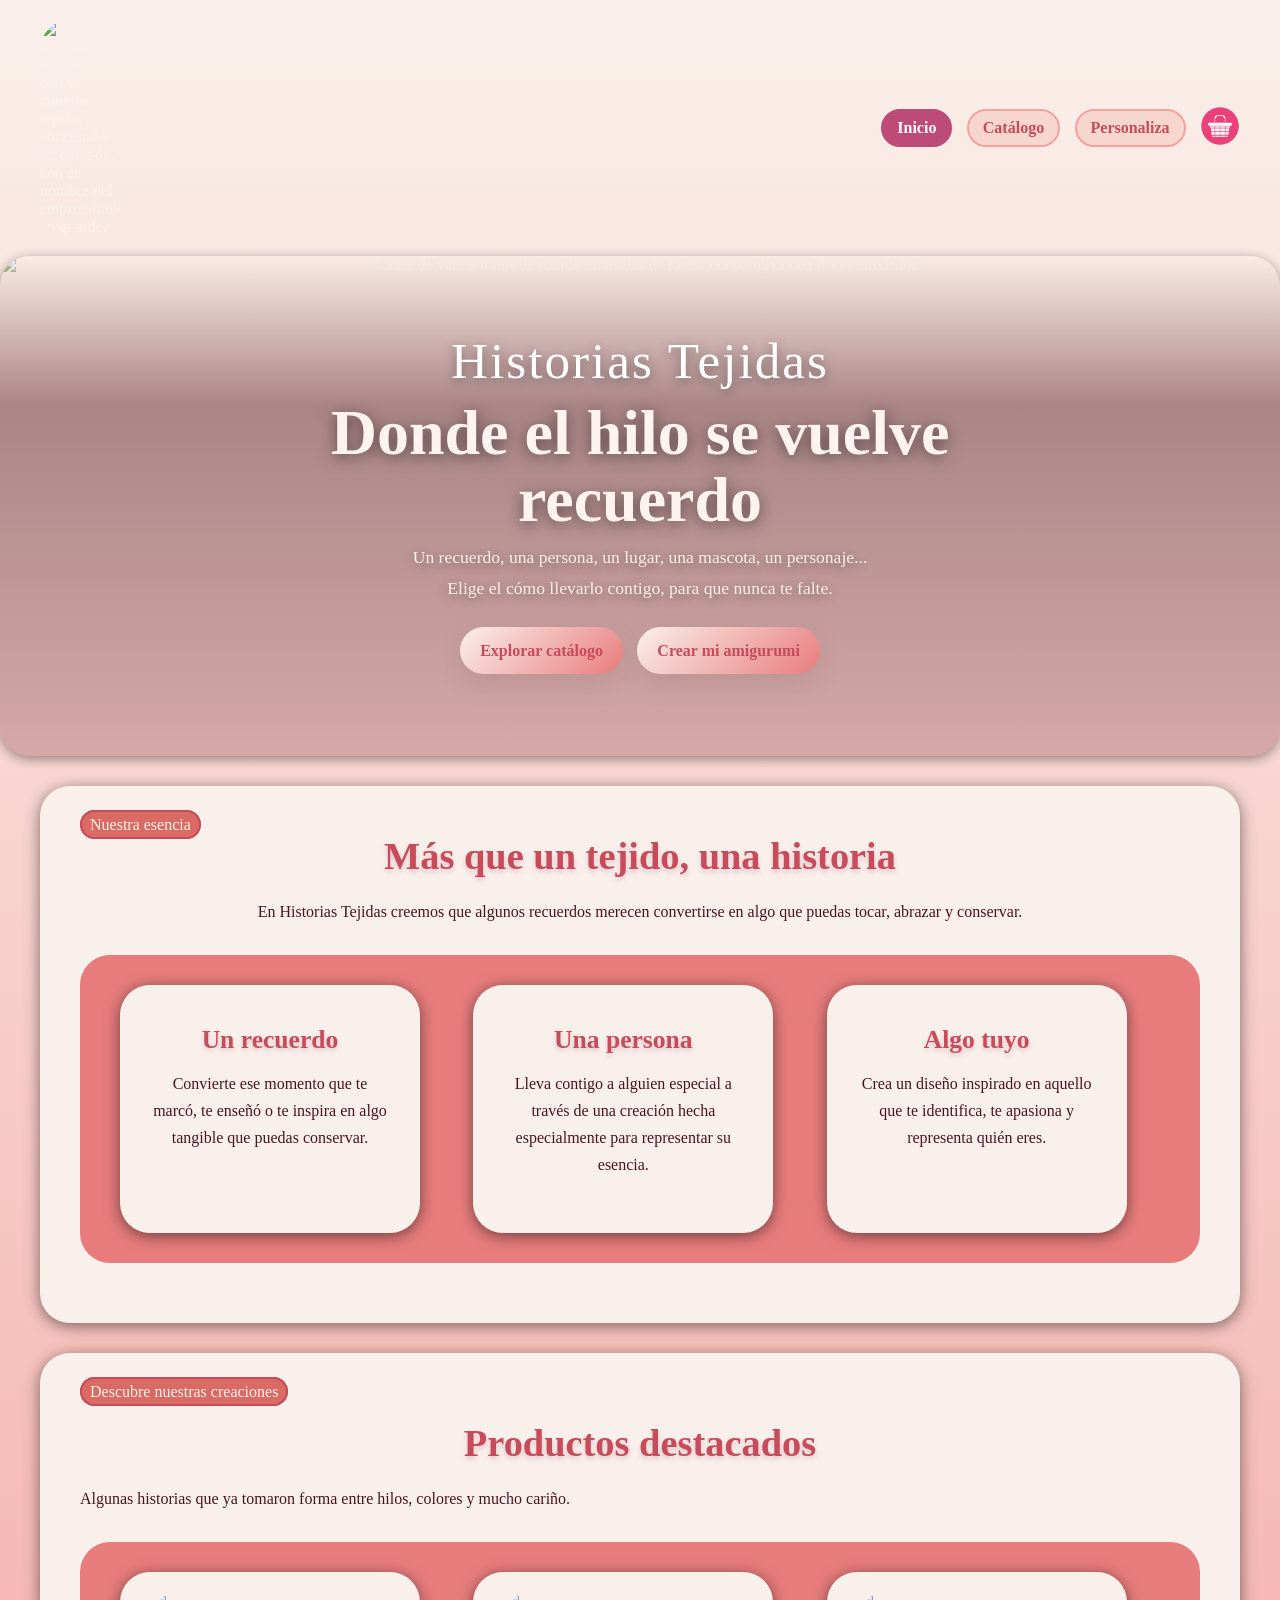
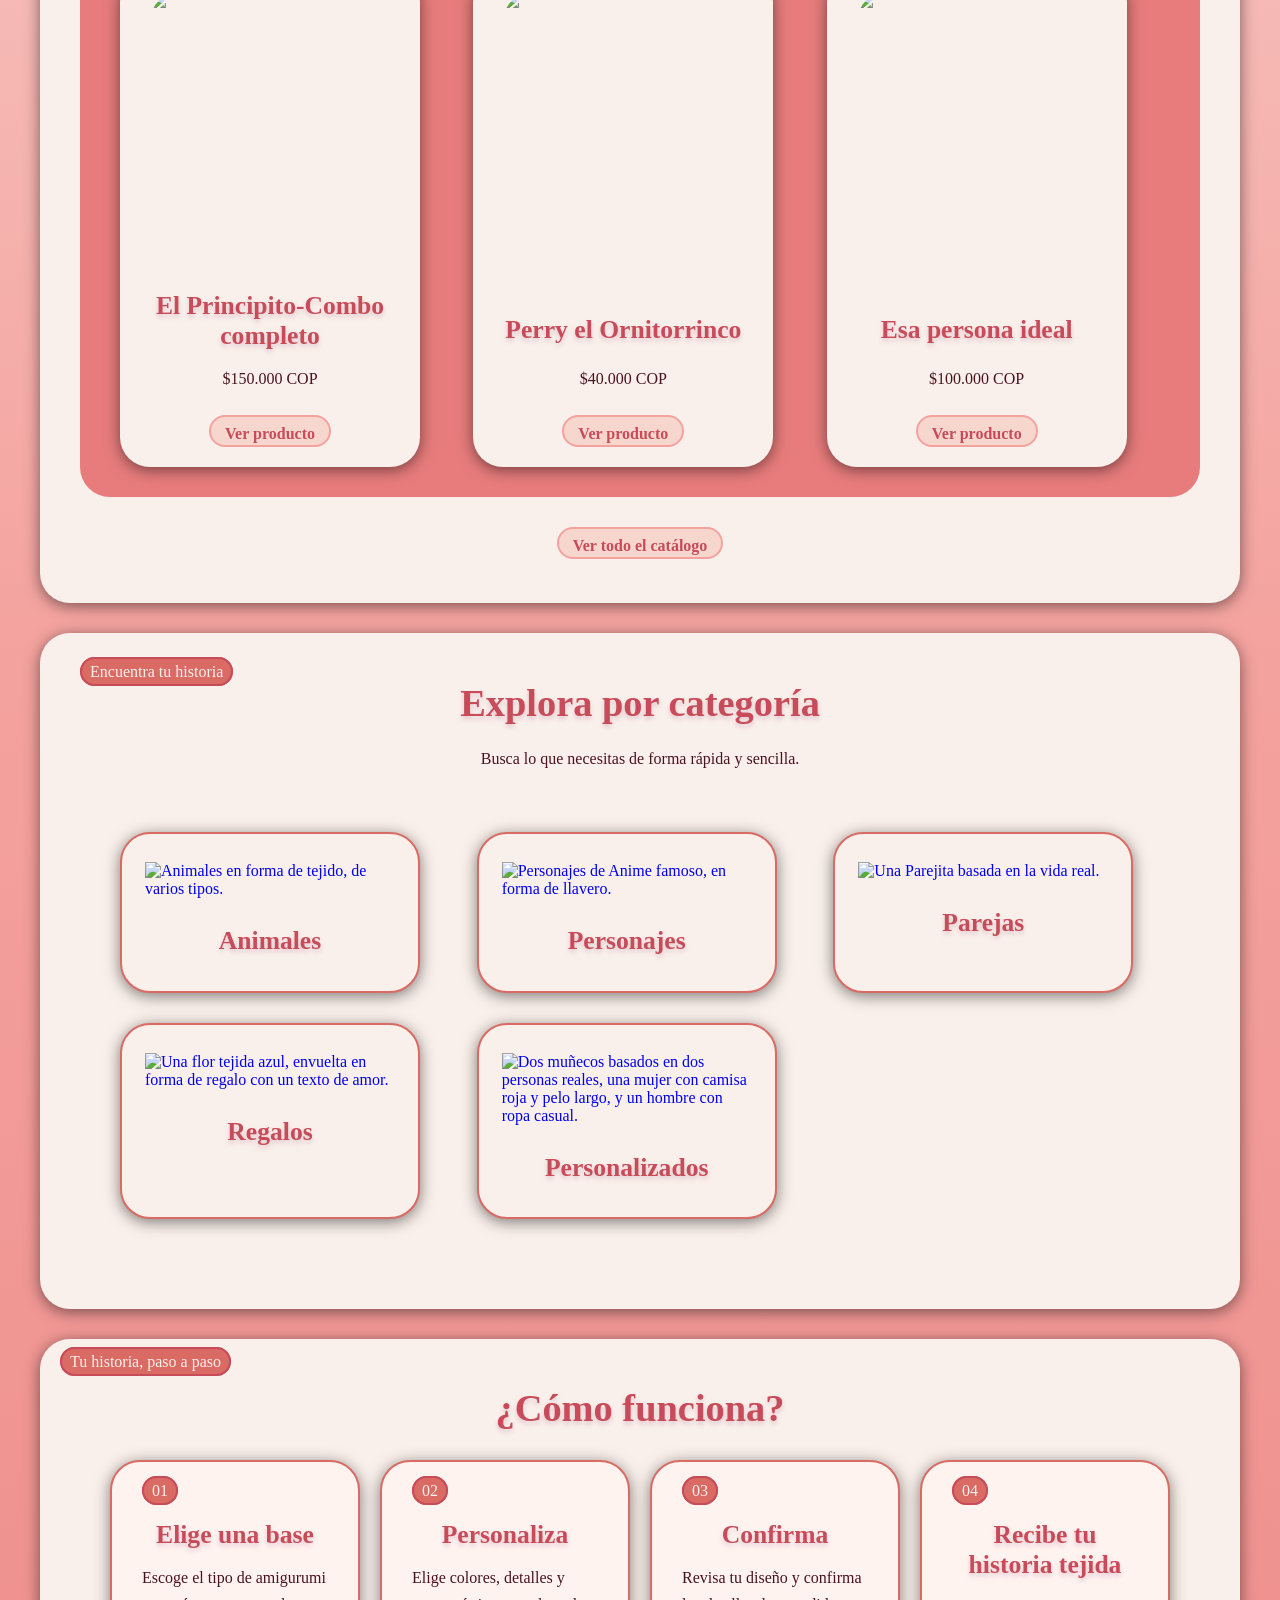
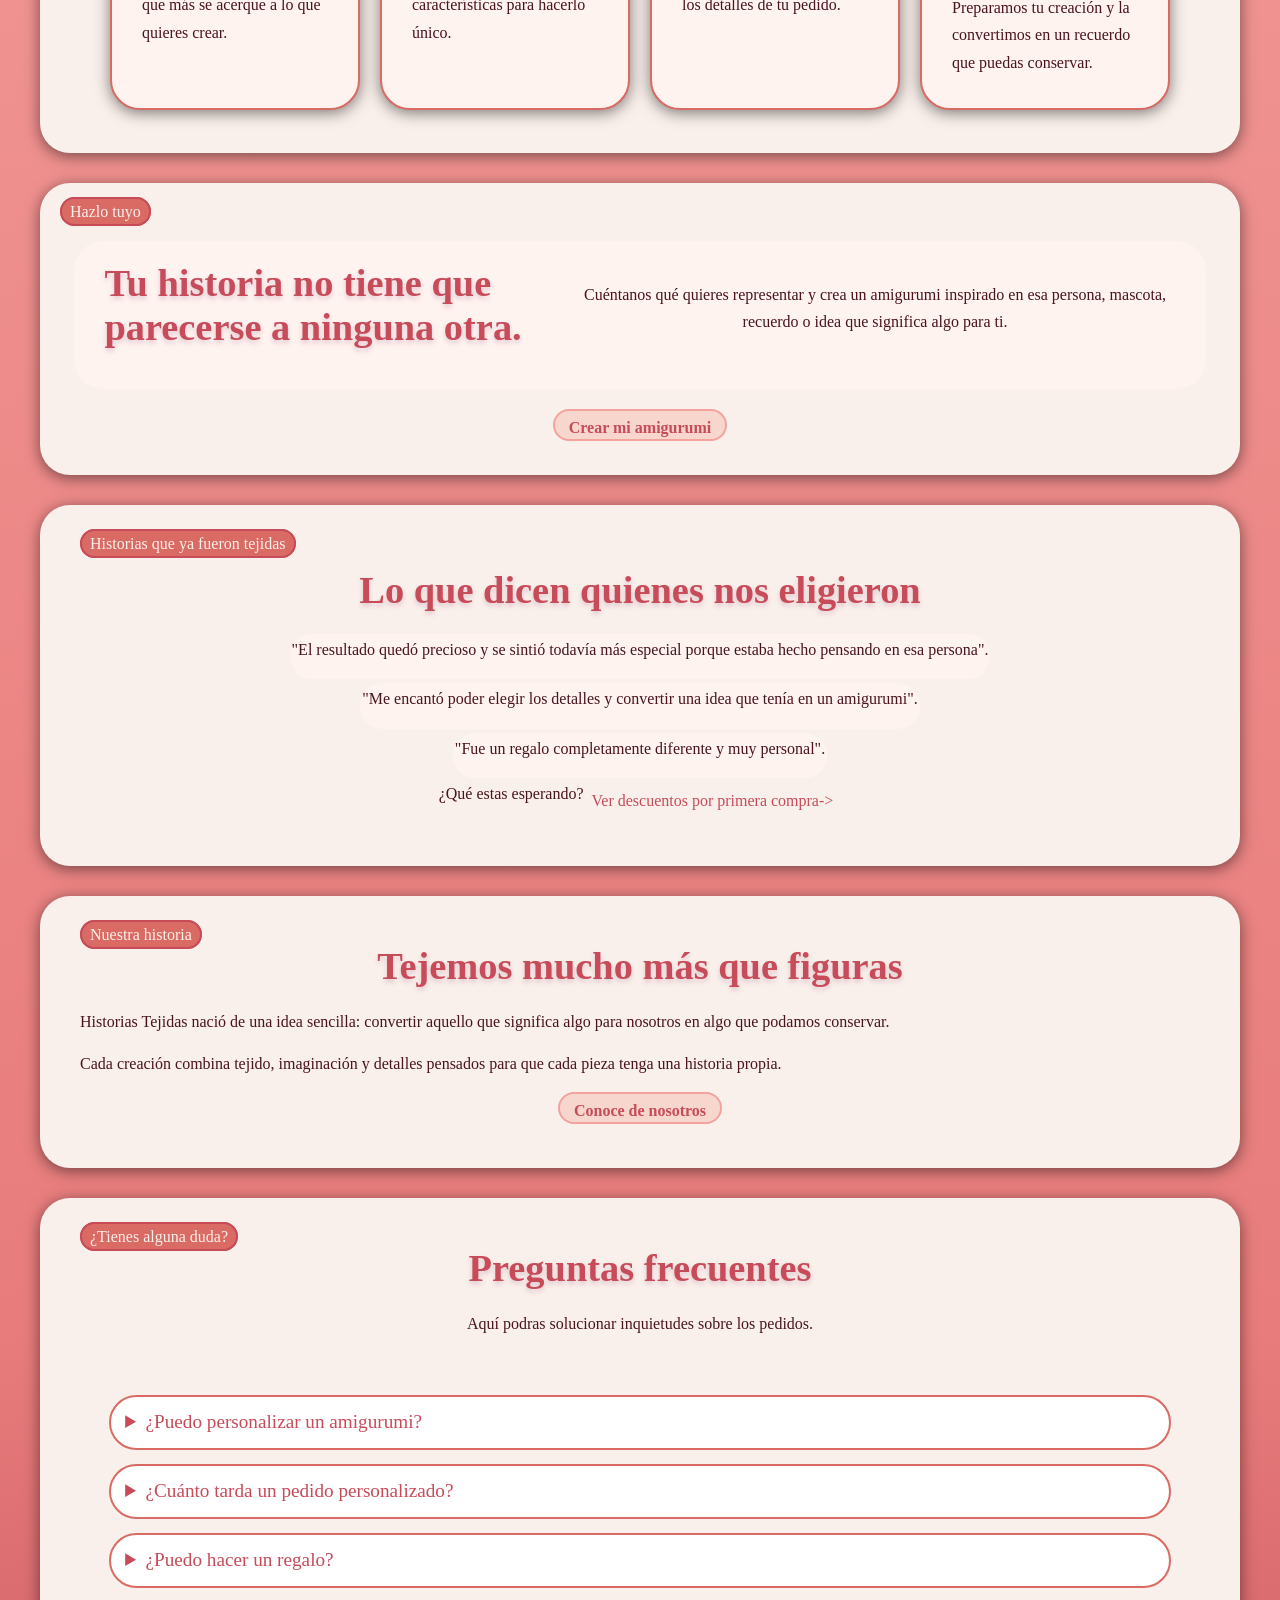
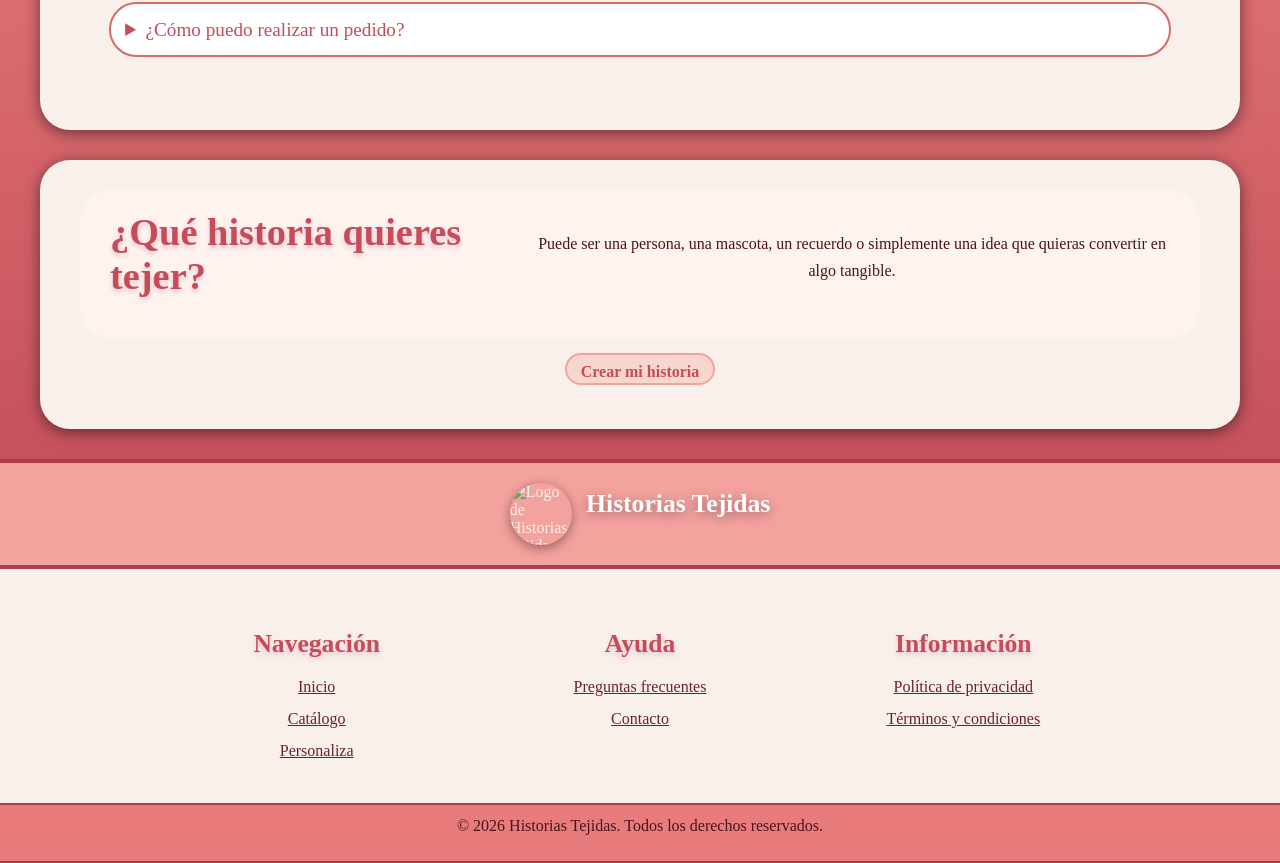
==== commit 5988b9a4: "Apartado de animales en Catálogo.html" ====
--- a/index.html
+++ b/index.html
@@ -4,7 +4,7 @@
 <head>
     <meta charset="UTF-8">
     <meta name="viewport" content="width=device-width, initial-scale=1.0">
-    <title>Historias Tejidas</title>
+    <title>Inicio - Historias Tejidas</title>
     <link rel="stylesheet" href="assets/css/style.css">
 </head>
 
@@ -72,7 +72,7 @@
 
         <section class="destacados">
 
-            <span class="section-label">Descubre nuestras creaciones</span>
+            <span>Descubre nuestras creaciones</span>
 
             <h2>Productos destacados</h2>
 
--- a/assets/css/style.css
+++ b/assets/css/style.css
@@ -1,90 +1,97 @@
+/*==================================================
+=                 VARIABLES GLOBALES               =
+==================================================*/
+
 :root {
+
     /* Colores */
     --blanco: #FFFFFF;
     --rosa-fondo: #FFF3F0;
     --rosa-crema: #FAF0EB;
     --rosa-palido: #F6D6CD;
     --rosa-suave: #F4A29E;
-    --rosa-medio: #e87ca0;
+    --rosa-medio: #E87C7C;
     --rosa-coral: #D96B64;
     --rosa-principal: #C74B59;
-    --rosa-fuerte: #b13a62;
-    --frambuesa: #bd4b89;
+    --rosa-fuerte: #B13A4A;
+    --frambuesa: #BD4B77;
     --vino-rosa: #6B202A;
     --rosa-oscuro: #4A141C;
 
-    /* Gradiante */
-    --gradiente: linear-gradient(180deg,
-            var(--rosa-crema) 0%,
-            var(--rosa-suave) 40%,
-            var(--rosa-medio) 80%,
-            var(--rosa-fuerte) 100%);
-
-    --gradiente-capa: linear-gradient(180deg,
-            rgba(250, 240, 235, 0.4) 0%,
-            rgba(74, 20, 28, 0.45) 30%,
-            rgba(107, 32, 42, 0.25) 100%);
-
-    /* Border-radius */
-    --border-rdp: 1.875rem; /* 30px */
-    --border-rdpl: 62.4375rem; /* 999px */
-
-    /* font-weidth */
+    /* Gradientes */
+    --gradiente: linear-gradient(180deg, var(--rosa-crema) 0%, var(--rosa-suave) 40%, var(--rosa-medio) 80%, var(--rosa-fuerte) 100%);
+    --gradiente-capa: linear-gradient(180deg, rgba(250, 240, 235, .4) 0%, rgba(74, 20, 28, .45) 30%, rgba(107, 32, 42, .25) 100%);
+
+    /* Bordes */
+    --radio: 1.875rem;
+    --radio-pill: 62.4375rem;
+
+    /* Peso de fuente */
     --negrita: 600;
     --normal: 400;
     --fina: 200;
 
-    /* transicion */
+    /* Transiciones */
     --transicion: .3s ease;
     --transicion-lenta: .5s ease;
 
-    /* Sombra */
-    --sombra-suave: 0 0.1875rem 0.75rem rgba(0, 0, 0, 0.4); /* 0 3px 12px */
-    --sombra-normal: 0 0.1875rem 0.9375rem rgba(0, 0, 0, 0.5); /* 0 3px 15px */
-    --sombra-pequeña: 0 0.1875rem 0.3125rem rgba(133, 48, 104, 0.219); /* 0 3px 5px */
-
-    /* Padding */
-    --padding-05: 0.25rem 0.5rem; /* 4px 8px - Elementos muy compactos (tags, badges) */
-    --padding-1: 0.5rem 0.875rem; /* 8px 14px - Botones pequeños */
-    --padding-2: 0.75rem 1.125rem; /* 12px 18px - Tarjetas compactas o inputs */
-    --padding-3: 1rem 1.5rem; /* 16px 24px - Padding estándar */
-    --padding-4: 1.5rem 2rem; /* 24px 32px - Tarjetas grandes o contenedores */
-    --padding-5: 2rem 2.5rem; /* 32px 40px - Secciones o contenedores amplios */
-    --padding-6: 3rem 2.5rem; /* 48px 40px - Elementos muy espaciosos o héroes */
-
-    /* Márgenes */
-    --margin-bt: 0.8rem;
-    --margin-bt0: 1rem;
-    --margin-1: 0.625rem; /* 10px - Espacios muy cortos */
-    --margin-2: 0.9375rem 0.625rem; /* 15px 10px - Aire lateral y vertical */
-    --margin-3: 1.25rem; /* 20px - Margen estándar entre elementos */
-    --margin-4: 1.875rem 1.25rem; /* 30px 20px - Separar secciones o contenedores grandes */
-    --margin-5: 0 0 3.125rem auto; /* 0 0 50px auto - Márgenes grandes verticales y centrado */
-
-    /* Gap */
-    --gap-ssm: 0.625rem;
-    --gap-sm: 0.9375rem; /* 15px*/
-    --gap-md: 1rem;      /* 16px*/
-    --gap-mmd: 1.25rem;
-    --gap-lg: 1.875rem;  /* 30px*/
-
-}
-/* Body */
+    /* Sombras */
+    --sombra-pequeña: 0 0.1875rem 0.3125rem rgba(133, 48, 104, .219);
+    --sombra-media: 0 0.1875rem 0.75rem rgba(0, 0, 0, .4);
+    --sombra-grande: 0 0.1875rem 0.9375rem rgba(0, 0, 0, .5);
+
+    /* Espaciado — escala única para margin, padding y gap */
+    --espacio-xs: clamp(0.4rem, 1vw, 0.5rem);
+    --espacio-sm: clamp(0.65rem, 1.8vw, 0.9rem);
+    --espacio-md: clamp(1rem, 2.5vw, 1.25rem);
+    --espacio-lg: clamp(1.4rem, 3.5vw, 1.875rem);
+    --espacio-xl: clamp(1.8rem, 4.5vw, 2.5rem);
+
+    /* Padding de componentes específicos */
+    --padding-tarjeta: var(--espacio-md) var(--espacio-lg);
+    --padding-seccion: var(--espacio-lg) var(--espacio-xl);
+    --padding-hero: clamp(2rem, 6vw, 3rem) var(--espacio-xl);
+    --boton-y: 0.5rem;
+    --boton-x: 0.875rem;
+
+    /* Tipografía */
+    --texto: 1rem;
+    --texto-grande: 1.1rem;
+    --texto-mediano: 1.2rem;
+
+    --titulo-1: clamp(2.4rem, 5vw, 4rem);
+    --titulo-2: clamp(2.2rem, 4vw, 3.5rem);
+    --titulo-3: clamp(1.8rem, 3vw, 2.4rem);
+    --titulo-4: clamp(1.3rem, 2vw, 1.6rem);
+    --titulo-5: clamp(1rem, 1.5vw, 1.15rem);
+
+}
+
+
+/*==================================================
+=                     RESET                        =
+==================================================*/
+
+*,
+*::before,
+*::after {
+    margin: 0;
+    padding: 0;
+    box-sizing: border-box;
+}
 
 html {
-    box-sizing: border-box;
     font-size: 16px;
-}
-
-*,
-*:before,
-*:after {
-    box-sizing: inherit;
-}
+    scroll-behavior: smooth;
+}
+
+
+/*==================================================
+=                  ELEMENTOS BASE                  =
+==================================================*/
 
 body {
     background: var(--gradiente);
-    margin: 0;
     width: 100%;
     overflow-x: hidden;
     font-family: 'Times New Roman', Times, serif;
@@ -92,110 +99,111 @@
 }
 
 
-/* ----------------------------------------------------------------------------
-======================================GENERAL======================================
---------------------------------------------------------------------------------*/
+/*==================================================
+=                  TIPOGRAFÍA                      =
+==================================================*/
 
 h2 {
     text-align: center;
-    font-size: clamp(1.8rem, 3vw, 2.4rem);
+    font-size: var(--titulo-3);
     font-weight: var(--negrita);
     color: var(--rosa-principal);
-    margin-bottom: var(--margin-bt0);
+    margin-bottom: var(--espacio-md);
     text-shadow: var(--sombra-pequeña);
 }
 
 h3 {
     text-align: center;
-    font-size: clamp(1.3rem, 2vw, 1.6rem);
+    font-size: var(--titulo-4);
     font-weight: var(--negrita);
     color: var(--rosa-principal);
-    margin-bottom: var(--margin-bt);
+    margin-bottom: var(--espacio-sm);
     text-shadow: var(--sombra-pequeña);
+    margin-top: var(--espacio-md);
 }
 
 h4 {
     text-align: center;
-    font-size: 1.15rem;
+    font-size: var(--titulo-5);
     font-weight: var(--negrita);
     color: var(--rosa-principal);
-    margin-bottom: var(--margin-bt);
+    margin-bottom: var(--espacio-sm);
 }
 
 p {
     text-align: left;
     line-height: 1.7;
-    margin-bottom: var(--margin-bt);
+    margin-bottom: var(--espacio-sm);
     color: var(--rosa-oscuro);
-    font-size: 1rem;
+    font-size: var(--texto);
     font-family: Georgia, 'Times New Roman', Times, serif;
-
-}
+}
+
+
+/*==================================================
+=                LAYOUT GENERAL                    =
+==================================================*/
 
 section {
     max-width: 1200px;
-    margin: var(--margin-3);
-    padding: var(--padding-4);
-    align-items: center;
-
+    margin: var(--espacio-lg) auto;
+    padding: var(--padding-seccion);
+    align-items: center;
     background-color: var(--rosa-crema);
-    border-radius: var(--border-rdp);
-
-    box-shadow: var(--sombra-normal);
-
-
+    border-radius: var(--radio);
+    box-shadow: var(--sombra-grande);
 }
 
 article {
-    margin-bottom: var(--margin-bt);
+    margin-bottom: var(--espacio-sm);
     background-color: var(--rosa-fondo);
 }
+
+
+/*==================================================
+=            COMPONENTES REUTILIZABLES             =
+==================================================*/
 
 aside {
     background: var(--rosa-fondo);
     color: var(--rosa-principal);
     text-align: center;
     font-weight: var(--negrita);
-    border-radius: var(--border-rdpl);
-    margin: var(--margin-3);
-    padding: var(--padding-1);
-
+    border-radius: var(--radio-pill);
+    margin: var(--espacio-lg);
+    padding: var(--boton-y) var(--boton-x);
 }
 
 span {
     background-color: var(--rosa-coral);
-    border-radius: var(--border-rdp);
-    padding: var(--padding-05);
-    margin: var(--margin-1);
+    border-radius: var(--radio);
+    padding: 0.25rem 0.5rem;
     color: var(--rosa-crema);
     border: 2px solid var(--rosa-principal);
 }
 
 
-/* ----------------------------------------------------------------------------
-======================================HEADER======================================
---------------------------------------------------------------------------------*/
+/*==================================================
+=             HEADER Y NAVEGACIÓN                  =
+==================================================*/
 
 header {
     max-width: 1200px;
-    margin: var(--margin-1);
-    display: flex;
-    justify-content: space-between;
-    align-items: center;
-    gap: var(--gap-lg);
-    flex-wrap: wrap;
-
-
-}
-
+    margin: var(--espacio-sm) auto;
+    display: flex;
+    flex-direction: column;
+    justify-content: center;
+    align-items: center;
+    gap: var(--espacio-lg);
+    text-align: center;
+}
 
 header img {
     width: 80px;
     max-width: 100%;
     height: auto;
-    border-radius: var(--border-rdp);
-    transition:
-        transform var(--transicion);
+    border-radius: var(--radio);
+    transition: transform var(--transicion);
 }
 
 header img:hover {
@@ -207,28 +215,21 @@
     justify-content: center;
     align-items: center;
     flex-wrap: wrap;
-    gap: var(--gap-sm);
-
-    margin-right: 10px;
+    gap: var(--espacio-sm);
 }
 
 nav a {
     background: var(--rosa-palido);
-    border-radius: var(--border-rdp);
-
-    padding: var(--padding-1);
-
+    border-radius: var(--radio);
+    padding: var(--boton-y) var(--boton-x);
     color: var(--rosa-principal);
     text-decoration: none;
     font-weight: var(--negrita);
-
     transition:
         color var(--transicion),
         background-color var(--transicion),
         transform var(--transicion);
-
     border: 2px solid var(--rosa-suave);
-
 }
 
 nav a:hover {
@@ -238,7 +239,6 @@
     transform: translateY(-2px);
 }
 
- 
 nav #nav__a--carrito {
     background: transparent;
     border: none;
@@ -249,30 +249,26 @@
     background: transparent;
     border: none;
     text-decoration: none;
-} 
+}
 
 nav a #carrito {
     width: 40px;
     height: auto;
-    transition: transform var(--transicion); 
-}
-
+    transition: transform var(--transicion);
+}
 
 nav a #carrito:hover {
     transform: translateY(-3px);
 }
-
 
 #nav__a--activo {
     background-color: var(--frambuesa);
     color: var(--blanco);
     border: 2px solid var(--frambuesa);
-
-}
-
+}
 
 #nav__a--activo-carrito {
-   background: none;
+    background: none;
     border: none;
     border-bottom: 1px solid var(--frambuesa);
     border-radius: 0;
@@ -286,10 +282,9 @@
 }
 
 
-/* ----------------------------------------------------------------------------
-======================================FOOTER======================================
---------------------------------------------------------------------------------*/
-
+/*==================================================
+=                    FOOTER                        =
+==================================================*/
 
 .footer-container {
     display: flex;
@@ -303,9 +298,9 @@
     display: flex;
     align-items: center;
     justify-content: center;
-    gap: var(--gap-sm);
+    gap: var(--espacio-sm);
     width: 100%;
-    padding: 18px 20px;
+    padding: var(--espacio-md) var(--espacio-sm);
     background-color: var(--rosa-suave);
     border-top: 4px solid var(--rosa-fuerte);
     border-bottom: 4px solid var(--rosa-fuerte);
@@ -316,47 +311,44 @@
     height: 62px;
     object-fit: cover;
     border-radius: 50%;
-    box-shadow: var(--sombra-suave);
+    box-shadow: var(--sombra-media);
 }
 
 .footer-container .footer-marca h2 {
-    margin: 0;
     color: var(--blanco);
-    font-size: 1.5rem;
+    font-size: var(--titulo-4);
     font-weight: var(--negrita);
-    text-shadow: var(--sombra-suave);
+    text-shadow: var(--sombra-media);
 }
 
 .footer-container .cont-columna {
     display: grid;
-    grid-template-columns: repeat(3, 1fr);
+    grid-template-columns: repeat(auto-fill, minmax(280px, 1fr));
     width: 100%;
     max-width: 1000px;
-    padding: 38px 30px;
-    gap: var(--gap-lg);
+    padding: var(--espacio-xl) var(--espacio-lg);
+    gap: var(--espacio-lg);
 }
 
 .footer-container .cont-columna .footer-columna {
     display: flex;
     flex-direction: column;
     align-items: center;
-    gap: var(--gap-ssm);
-
+    gap: var(--espacio-xs);
 }
 
 .footer-container .footer-columna h3 {
-    margin: 0 0 8px;
-    color: var(--rosa-principal);
-    font-size: 1.3rem;
+    margin-bottom: var(--espacio-xs);
+    color: var(--rosa-principal);
+    font-size: var(--titulo-4);
     font-weight: var(--negrita);
 }
 
 .footer-container .footer-columna a {
-    color: var(--texto-color, #555);
-    
-    font-size: 1rem;
+    color: var(--vino-rosa);
+    font-size: var(--texto);
     line-height: 1.5;
-    transition: color 0.25s ease, transform 0.25s ease;
+    transition: color .25s ease, transform .25s ease;
 }
 
 .footer-container .footer-columna a:hover {
@@ -370,41 +362,37 @@
     align-items: center;
     width: 100%;
     min-height: 30px;
-    max-height: 40px;
-    padding: 12px 20px;
+    max-height: 60px;
+    padding: var(--espacio-sm) var(--espacio-md);
     background-color: var(--rosa-medio);
     color: var(--blanco);
     text-align: center;
     font-size: 0.85rem;
-
     border-top: 2px solid var(--rosa-fuerte);
     border-bottom: 2px solid var(--rosa-fuerte);
 }
 
 
-
-/* ----------------------------------------------------------------------------
-======================================HERO======================================== 
---------------------------------------------------------------------------------*/
+/*==================================================
+=                       HERO                       =
+==================================================*/
 
 .hero {
     position: relative;
     display: flex;
     text-align: center;
     width: 100%;
-    max-height: 550px;
     overflow: hidden;
-    margin: var(--margin-5);
+    margin: var(--espacio-md) auto;
     box-sizing: border-box;
     justify-content: center;
     align-items: center;
-    min-height: 500px;
+    min-height: 320px;
     height: auto;
-    padding: var(--padding-6);
-    border-radius: var(--border-rdp);
-    box-shadow: var(--sombra-suave);
-    transition:
-        transform var(--transicion-lenta);
+    padding: var(--espacio-lg) var(--espacio-md);
+    border-radius: var(--radio);
+    box-shadow: var(--sombra-media);
+    transition: transform var(--transicion-lenta);
 }
 
 .hero:hover {
@@ -417,19 +405,15 @@
     object-fit: cover;
     object-position: center;
     z-index: 0;
-
     width: 100%;
     height: 100%;
 }
-
-
 
 .hero-overlay {
     position: absolute;
     inset: 0;
     z-index: 1;
     background: var(--gradiente-capa);
-
 }
 
 .container {
@@ -444,37 +428,31 @@
 }
 
 .hero h1 {
-    margin: 0;
-    padding: 0;
     line-height: 1.2;
-    font-size: clamp(2.2rem, 4vw, 3.5rem);
+    font-size: var(--titulo-2);
     font-weight: var(--normal);
     letter-spacing: 2px;
     color: var(--blanco);
-    text-shadow: var(--sombra-suave);
-
+    text-shadow: var(--sombra-media);
 }
 
 .hero h2 {
-    margin: var(--margin-1);
-    padding: 0;
-    text-align: center;
-    font-size: clamp(2.4rem, 5vw, 4rem);
+    margin: var(--espacio-xs) 0;
+    text-align: center;
+    font-size: var(--titulo-1);
     line-height: 1.05;
     font-weight: var(--negrita);
     color: var(--rosa-fondo);
-    text-shadow: var(--sombra-normal);
+    text-shadow: var(--sombra-grande);
     max-width: 100%;
-
-
 }
 
 .hero p {
     max-width: 600px;
-    font-size: 1.1rem;
+    font-size: var(--texto-grande);
     line-height: 1.8;
     color: var(--rosa-crema);
-    text-shadow: var(--sombra-suave);
+    text-shadow: var(--sombra-media);
     text-align: center;
     font-family: Georgia, 'Times New Roman', Times, serif;
 }
@@ -482,8 +460,8 @@
 .button-hero {
     display: flex;
     flex-wrap: wrap;
-    gap: var(--gap-md);
-    margin: var(--margin-1);
+    gap: var(--espacio-sm);
+    margin: var(--espacio-xs) 0;
     width: 100%;
     justify-content: center;
 }
@@ -491,9 +469,9 @@
 .button-hero a {
     display: inline-flex;
     align-items: center;
-    gap: var(--gap-sm);
-    padding: var(--padding-2);
-    border-radius: var(--border-rdpl);
+    gap: var(--espacio-sm);
+    padding: var(--espacio-sm) var(--espacio-md);
+    border-radius: var(--radio-pill);
     font-weight: 600;
     transition: var(--transicion-lenta);
     box-shadow: 0 10px 30px rgba(0, 0, 0, .08);
@@ -509,124 +487,49 @@
     color: var(--blanco);
 }
 
-/* ============================================================================
-   ESTILOS DE LA BARRA DE DESPLAZAMIENTO (SCROLLBAR)
-============================================================================ */
-
+
+/*==================================================
+=              UTILIDADES GLOBALES                 =
+==================================================*/
 
 ::-webkit-scrollbar {
     width: 12px;
 }
 
-
 ::-webkit-scrollbar-track {
     background: var(--rosa-fondo);
 }
 
-
 ::-webkit-scrollbar-thumb {
     background: var(--rosa-suave);
-    border-radius: 999px;
+    border-radius: var(--radio-pill);
     border: 2px solid var(--rosa-fondo);
 }
-
 
 ::-webkit-scrollbar-thumb:hover {
     background: var(--rosa-principal);
 }
 
-/* ----------------------------------------------------------------------------
-======================================TARJETAS======================================== 
---------------------------------------------------------------------------------*/
-
-.tarjeta-container {
-    background: var(--rosa-medio);
-    padding: var(--padding-4);
-    border-radius: var(--border-rdp);
-    display: grid;
-    grid-template-columns: repeat(auto-fit, minmax(250px, 1fr));
-    gap: var(--gap-md);
-    margin: var(--margin-3);
-
-    flex-wrap: wrap;
-    justify-content: center;
-    align-items: center;
-
-}
-
-.tarjeta {
-    background: var(--rosa-crema);
-    border-radius: var(--border-rdp);
-
-    padding: var(--padding-3);
-    box-shadow: var(--sombra-normal);
-    transition:
-        transform var(--transicion);
-
-    display: flex;
-    flex-direction: column;
-    align-items: center;
-
-    height: 100%;
-    max-width: 300px;
-
-}
-
-.tarjeta img {
-    height: 250px;
-    object-fit: contain;
-    border-radius: var(--border-rdp);
-    margin-bottom: 15px;
-}
-
-.tarjeta h3 {
-    margin: 0 0 12px 0;
-}
-
-
-.tarjeta p {
-    text-align: center;
-    margin-bottom: var(--margin-bt0);
-    flex-grow: 1;
-}
-
-.tarjeta:hover {
-    transform: translateY(-2px);
-}
-
-.tarjeta .button {
-    align-self: center;
-    margin-top: 10px;
-}
-
-
-
-/* ------------------------------------------------------------------------------
-======================================Button====================================== 
---------------------------------------------------------------------------------*/
+
+/*==================================================
+=              BOTONES GLOBALES                    =
+==================================================*/
 
 .button {
     background: var(--rosa-palido);
-    border-radius: var(--border-rdp);
-
-    padding: var(--padding-1);
-
+    border-radius: var(--radio);
+    padding: var(--boton-y) var(--boton-x);
     color: var(--rosa-principal);
     text-decoration: none;
     font-weight: var(--negrita);
-
     transition:
         color var(--transicion),
         background-color var(--transicion),
         transform var(--transicion);
-
     border: 2px solid var(--rosa-suave);
     text-align: center;
-
-    max-width: 220px;
+    max-width: 13.75rem;
     max-height: 2rem;
-
-
 }
 
 .button:hover {
@@ -636,27 +539,68 @@
     transform: translateY(-2px);
 }
 
-/* ------------------------------------------------------------------------------
-======================================INDEX====================================== 
---------------------------------------------------------------------------------*/
-
-
-/* Destacados */
-
-
-
-.producto-info h3 {
-    margin: 0 0 12px 0;
-    min-height: 2.6rem;
-    display: flex;
-    align-items: center;
-    justify-content: center;
-}
-
-.propuesta-valor p {
-    text-align: center;
+
+/*==================================================
+=                    TARJETAS                      =
+==================================================*/
+
+.tarjeta-container {
+    background: var(--rosa-medio);
+    padding: var(--padding-seccion);
+    border-radius: var(--radio);
+    display: grid;
+    grid-template-columns: repeat(auto-fill, minmax(280px, 1fr));
+    gap: var(--espacio-md);
+    margin: var(--espacio-lg) auto;
+}
+
+.tarjeta {
+    background: var(--rosa-crema);
+    border-radius: var(--radio);
+    padding: var(--padding-tarjeta);
+    box-shadow: var(--sombra-grande);
+    transition: transform var(--transicion);
+    display: flex;
+    flex-direction: column;
+    align-items: center;
+    height: 100%;
+    max-width: 300px;
+}
+
+.tarjeta img {
+    height: 250px;
+    object-fit: contain;
+    border-radius: var(--radio);
+    margin-bottom: var(--espacio-sm);
+}
+
+.tarjeta h3 {
+    margin-bottom: var(--espacio-sm);
+}
+
+.tarjeta p {
+    text-align: center;
+    margin-bottom: var(--espacio-md);
     flex-grow: 1;
 }
+
+.tarjeta:hover {
+    transform: translateY(-2px);
+}
+
+.tarjeta .button {
+    align-self: center;
+    margin-top: var(--espacio-xs);
+}
+
+
+/*==================================================
+=                      INDEX                        =
+==================================================*/
+
+/*==================================================
+=                    PRODUCTOS                     =
+==================================================*/
 
 .producto-info {
     display: flex;
@@ -667,59 +611,68 @@
     margin-top: auto;
 }
 
+.producto-info h3 {
+    min-height: 2.6rem;
+    display: flex;
+    align-items: center;
+    justify-content: center;
+   
+}
+
 .producto-info .precio {
     margin-top: auto;
-    margin-bottom: 12px;
-}
-
+    margin-bottom: var(--espacio-sm);
+}
 
 .producto-info .button {
     align-self: center;
 }
 
-
-/* Categoría */
-
+.propuesta-valor p {
+    text-align: center;
+    flex-grow: 1;
+}
+
+/*==================================================
+=                   Destacados                     =
+==================================================*/
+
+.destacados h2 {
+    margin-top: var(--espacio-md);
+}
+
+
+/*==================================================
+=                   CATEGORÍAS                     =
+==================================================*/
 
 .categorias p {
     text-align: center;
 }
 
 .categorias-grid {
-    padding: var(--padding-4);
-    margin: var(--margin-3);
-    gap: var(--gap-lg);
-
-    border-radius: var(--border-rdp);
-
+    padding: var(--padding-seccion);
+    margin: var(--espacio-lg) auto;
+    gap: var(--espacio-lg);
+    border-radius: var(--radio);
     display: grid;
-    grid-template-columns: repeat(auto-fit, minmax(250px, 1fr));
-
-
-
+    grid-template-columns: repeat(auto-fill, minmax(280px, 1fr));
 }
 
 .categoria {
     background: var(--rosa-crema);
-    border-radius: var(--border-rdp);
-
-    padding: var(--padding-3);
-    box-shadow: var(--sombra-normal);
-    transition:
-        transform var(--transicion);
-
-    display: flex;
-    flex-direction: column;
-    align-items: center;
-
+    border-radius: var(--radio);
+    padding: var(--padding-tarjeta);
+    box-shadow: var(--sombra-grande);
+    transition: transform var(--transicion);
+    display: flex;
+    flex-direction: column;
+    align-items: center;
     height: 100%;
-
     text-decoration: none;
-
     max-width: 300px;
     min-width: 200px;
     max-height: 450px;
-
     border: 2px solid var(--rosa-coral);
 }
 
@@ -728,17 +681,15 @@
 }
 
 .categoria img {
-    margin: var(--margin-1);
+    margin: var(--espacio-xs);
     width: 250px;
     height: auto;
 }
 
 .categoria h3 {
     text-decoration: none;
-    transition:
-        trasform var(--transicion-lenta);
+    transition: color var(--transicion-lenta);
     text-shadow: var(--sombra-pequeña);
-
 }
 
 .categoria h3:hover {
@@ -746,49 +697,40 @@
 }
 
 
-/* Funcionalidad */
-
+/*==================================================
+=                  CÓMO FUNCIONA                   =
+==================================================*/
 
 .funciona {
-    margin: var(--margin-3);
-    padding: var(--padding-2);
-
+    margin: var(--espacio-lg) auto;
+    padding: var(--espacio-sm) var(--espacio-md);
 }
 
 .funciona h2 {
-    margin: 20px 0 40px 0;
+    margin: var(--espacio-sm) 0 var(--espacio-lg);
 }
 
 .pasos {
     display: flex;
-    gap: var(--gap-mmd);
-    margin: var(--margin-2);
+    gap: var(--espacio-md);
+    margin: var(--espacio-sm) var(--espacio-xs);
     flex-wrap: wrap;
     justify-content: center;
     align-items: stretch;
-
-}
-
+}
 
 .paso {
-
-    border-radius: var(--border-rdp);
+    border-radius: var(--radio);
     border: 2px solid var(--rosa-coral);
-
-    padding: var(--padding-3);
-
+    padding: var(--padding-tarjeta);
     max-width: 250px;
     max-height: 250px;
-
     transition:
         transform var(--transicion),
         color var(--transicion),
         background var(--transicion-lenta);
-
-    box-shadow: var(--sombra-normal);
-
-}
-
+    box-shadow: var(--sombra-grande);
+}
 
 .paso:hover {
     background-color: var(--rosa-principal);
@@ -800,29 +742,26 @@
 }
 
 
-
-/* Personalizar */
-
-
+/*==================================================
+=                 PERSONALIZACIÓN                  =
+==================================================*/
 
 .personalizacion {
-    margin: var(--margin-3);
-    padding: var(--padding-3);
-
+    margin: var(--espacio-lg) auto;
+    padding: var(--espacio-md);
 }
 
 .per-contenido {
     display: flex;
-    align-items: center;
-    justify-content: center;
-    text-align: center;
-
-    margin: var(--margin-2);
-    gap: var(--gap-md);
+    flex-direction: column;
+    align-items: center;
+    justify-content: center;
+    text-align: center;
+    margin: var(--espacio-md) var(--espacio-sm);
+    gap: var(--espacio-md);
     background-color: var(--rosa-fondo);
-    padding: var(--padding-3);
-
-    border-radius: var(--border-rdp);
+    padding: var(--padding-tarjeta);
+    border-radius: var(--radio);
 }
 
 .per-contenido h2 {
@@ -837,10 +776,22 @@
 .boton-wrapper {
     display: flex;
     justify-content: center;
-    margin: 10px 0 10px 0;
-}
-
-/* Reseñas */
+    margin: var(--espacio-sm) 0;
+}
+
+
+/*==================================================
+=                     RESEÑAS                      =
+==================================================*/
+
+.res-contenido {
+    display: flex;
+    flex-direction: column;
+    justify-content: center;
+    align-items: center;
+    padding: var(--espacio-sm) var(--espacio-md);
+    text-align: center;
+}
 
 .res-contenido .ress {
     display: flex;
@@ -850,25 +801,13 @@
     width: 100%;
 }
 
-
 .res-contenido .ress .res {
     text-align: center;
     max-width: 800px;
-    border-radius: var(--border-rdp);
-    padding: 2px;
-    margin: 2px;
-}
-
-.res-contenido {
-    display: flex;
-    flex-direction: column;
-    justify-content: center;
-    align-items: center;
-    padding: var(--padding-2);
-
-    text-align: center;
-}
-
+    border-radius: var(--radio);
+    padding: 0.125rem;
+    margin: 0.125rem;
+}
 
 .res-contenido .cont-link-des {
     display: flex;
@@ -883,47 +822,38 @@
         color var(--transicion-lenta),
         background-color var(--transicion-lenta),
         transform var(--transicion-lenta);
-
-    margin: var(--margin-1);
-
+    margin: var(--espacio-xs);
 }
 
 .res-contenido .link-descuento:hover {
     transform: translateY(-5px);
     background: var(--rosa-palido);
-    border-radius: var(--border-rdp);
-
-    padding: var(--padding-1);
-
+    border-radius: var(--radio);
+    padding: var(--boton-y) var(--boton-x);
     color: var(--rosa-principal);
     text-decoration: none;
     font-weight: var(--negrita);
-
     border: 2px solid var(--rosa-suave);
     text-align: center;
-
     max-width: 400px;
 }
 
-/* Pregunta Frecuente */
+
+/*==================================================
+=              PREGUNTAS FRECUENTES                =
+==================================================*/
 
 .pq {
     display: flex;
     align-items: center;
     justify-content: center;
     flex-direction: column;
-    margin: 0;
-    padding: 0;
-}
-
-.pq p {
-    margin: 0;
 }
 
 .pq-list {
-    padding: var(--padding-1);
-    margin: var(--margin-1);
-    border-radius: var(--border-rdp);
+    padding: var(--espacio-sm);
+    margin: var(--espacio-sm);
+    border-radius: var(--radio);
 }
 
 .pq-list details {
@@ -931,43 +861,41 @@
     flex-direction: column;
     border: 2px solid var(--rosa-coral);
     background-color: var(--blanco);
-    border-radius: var(--border-rdp);
-
-    margin: 10px 0 10px 0;
-
-
+    border-radius: var(--radio);
+    margin: var(--espacio-sm) 0;
 }
 
 .pq-list details summary {
     color: var(--rosa-principal);
-    font-size: 1.2rem;
-    margin: var(--margin-1);
+    font-size: var(--texto-mediano);
+    margin: var(--espacio-sm);
+    cursor: pointer;
 }
 
 .pq-list details p {
     color: var(--rosa-oscuro);
-    margin: 0 0 5px 35px;
-
-
-}
-
-/* Pregunta Frecuente */
+    margin: 0 0 var(--espacio-xs) var(--espacio-lg);
+}
+
+
+/*==================================================
+=              LLAMADA A LA ACCIÓN                 =
+==================================================*/
 
 .historia {
-    margin: var(--margin-3);
+    margin: var(--espacio-lg) auto;
 }
 
 .accion {
-
-    display: flex;
-    align-items: center;
-    justify-content: center;
-    text-align: center;
-    gap: var(--gap-md);
+    display: flex;
+    flex-direction: column;
+    align-items: center;
+    justify-content: center;
+    text-align: center;
+    gap: var(--espacio-md);
     background-color: var(--rosa-fondo);
-    padding: var(--padding-3);
-
-    border-radius: var(--border-rdp);
+    padding: var(--padding-tarjeta);
+    border-radius: var(--radio);
 }
 
 .accion h2 {
@@ -977,4 +905,46 @@
 
 .accion p {
     text-align: center;
-}+}
+
+
+/*==================================================
+=             RESPONSIVE GLOBAL                    =
+==================================================*/
+
+/* Tablet: a partir de 768px */
+@media (min-width: 768px) {
+
+    header {
+        flex-direction: row;
+        justify-content: space-between;
+        text-align: left;
+        margin: var(--espacio-md) auto;
+    }
+
+    .per-contenido,
+    .accion {
+        flex-direction: row;
+        text-align: left;
+    }
+
+    .per-contenido h2,
+    .accion h2 {
+        text-align: left;
+    }
+}
+
+/* Escritorio: a partir de 992px */
+@media (min-width: 992px) {
+
+    .hero {
+        min-height: 500px;
+        max-height: 550px;
+        padding: var(--padding-hero);
+    }
+}
+
+
+/*==================================================
+=                   Catálogo                     =
+==================================================*/
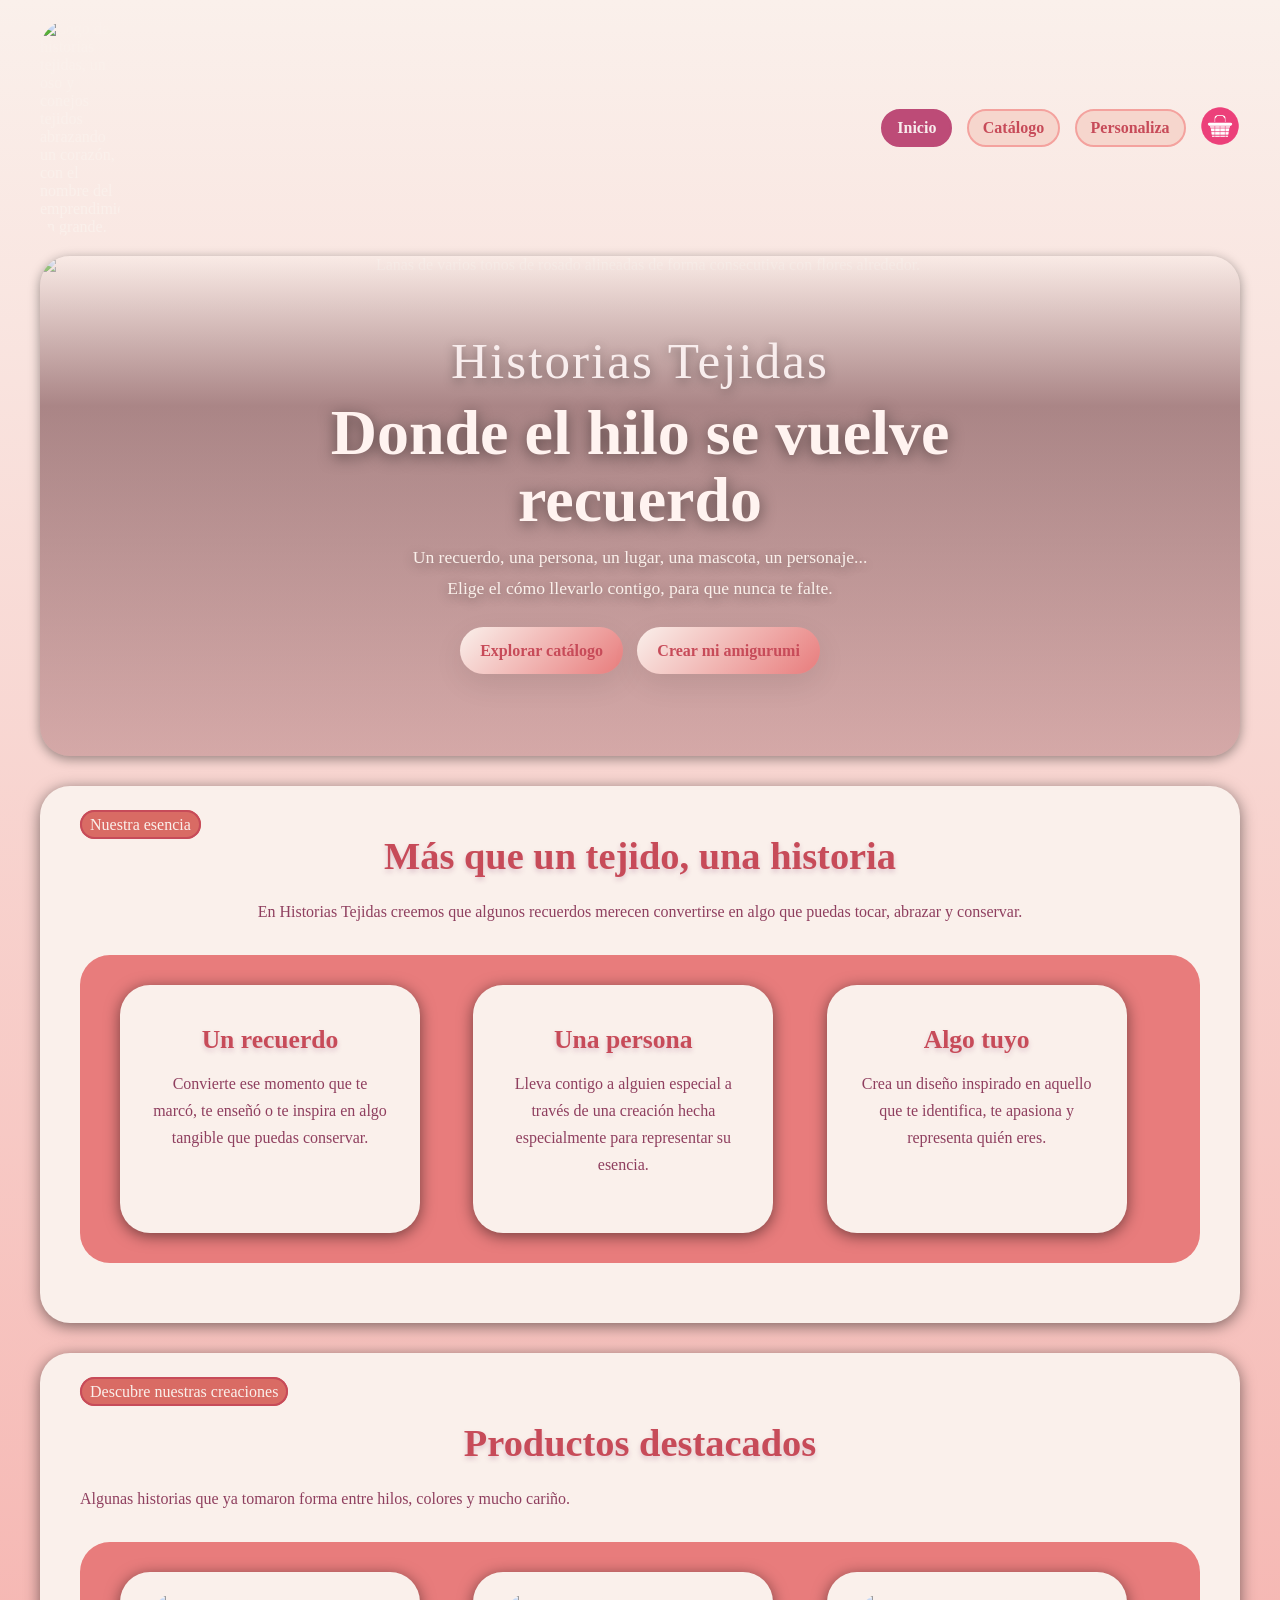
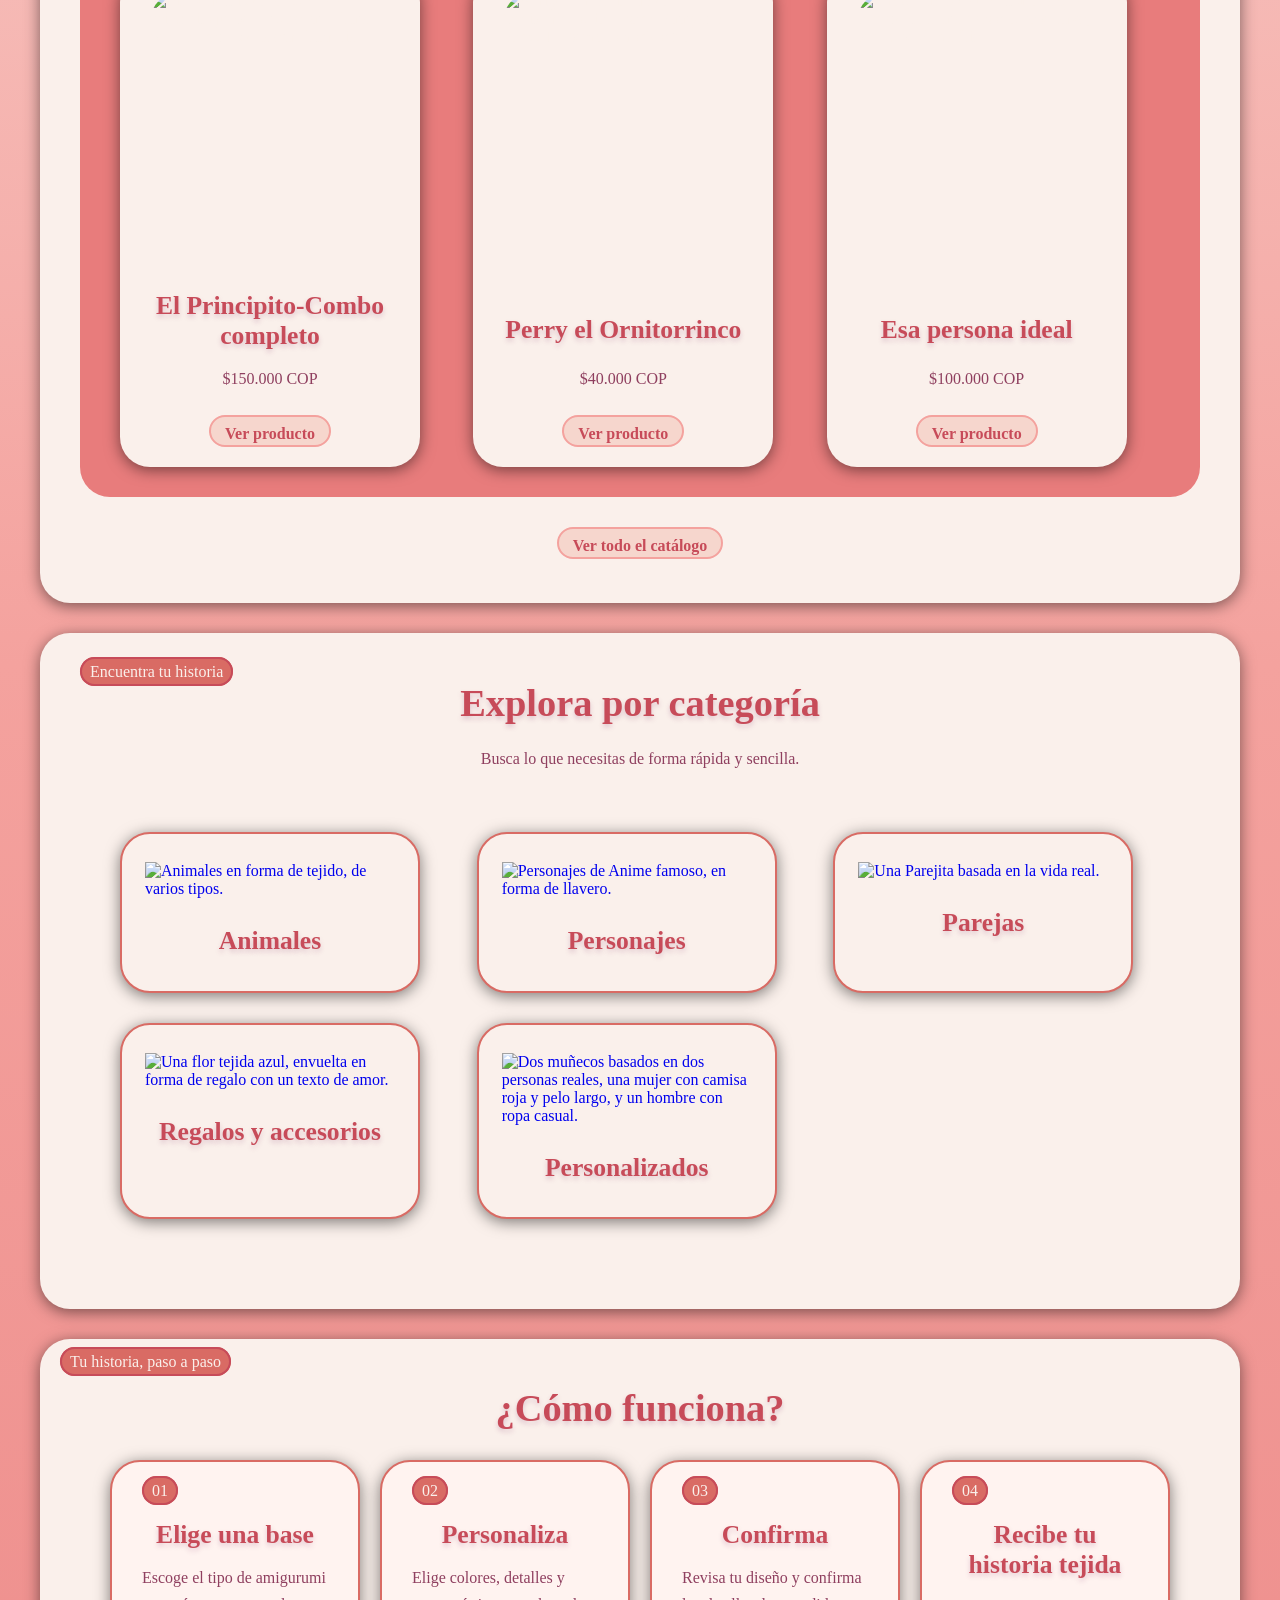
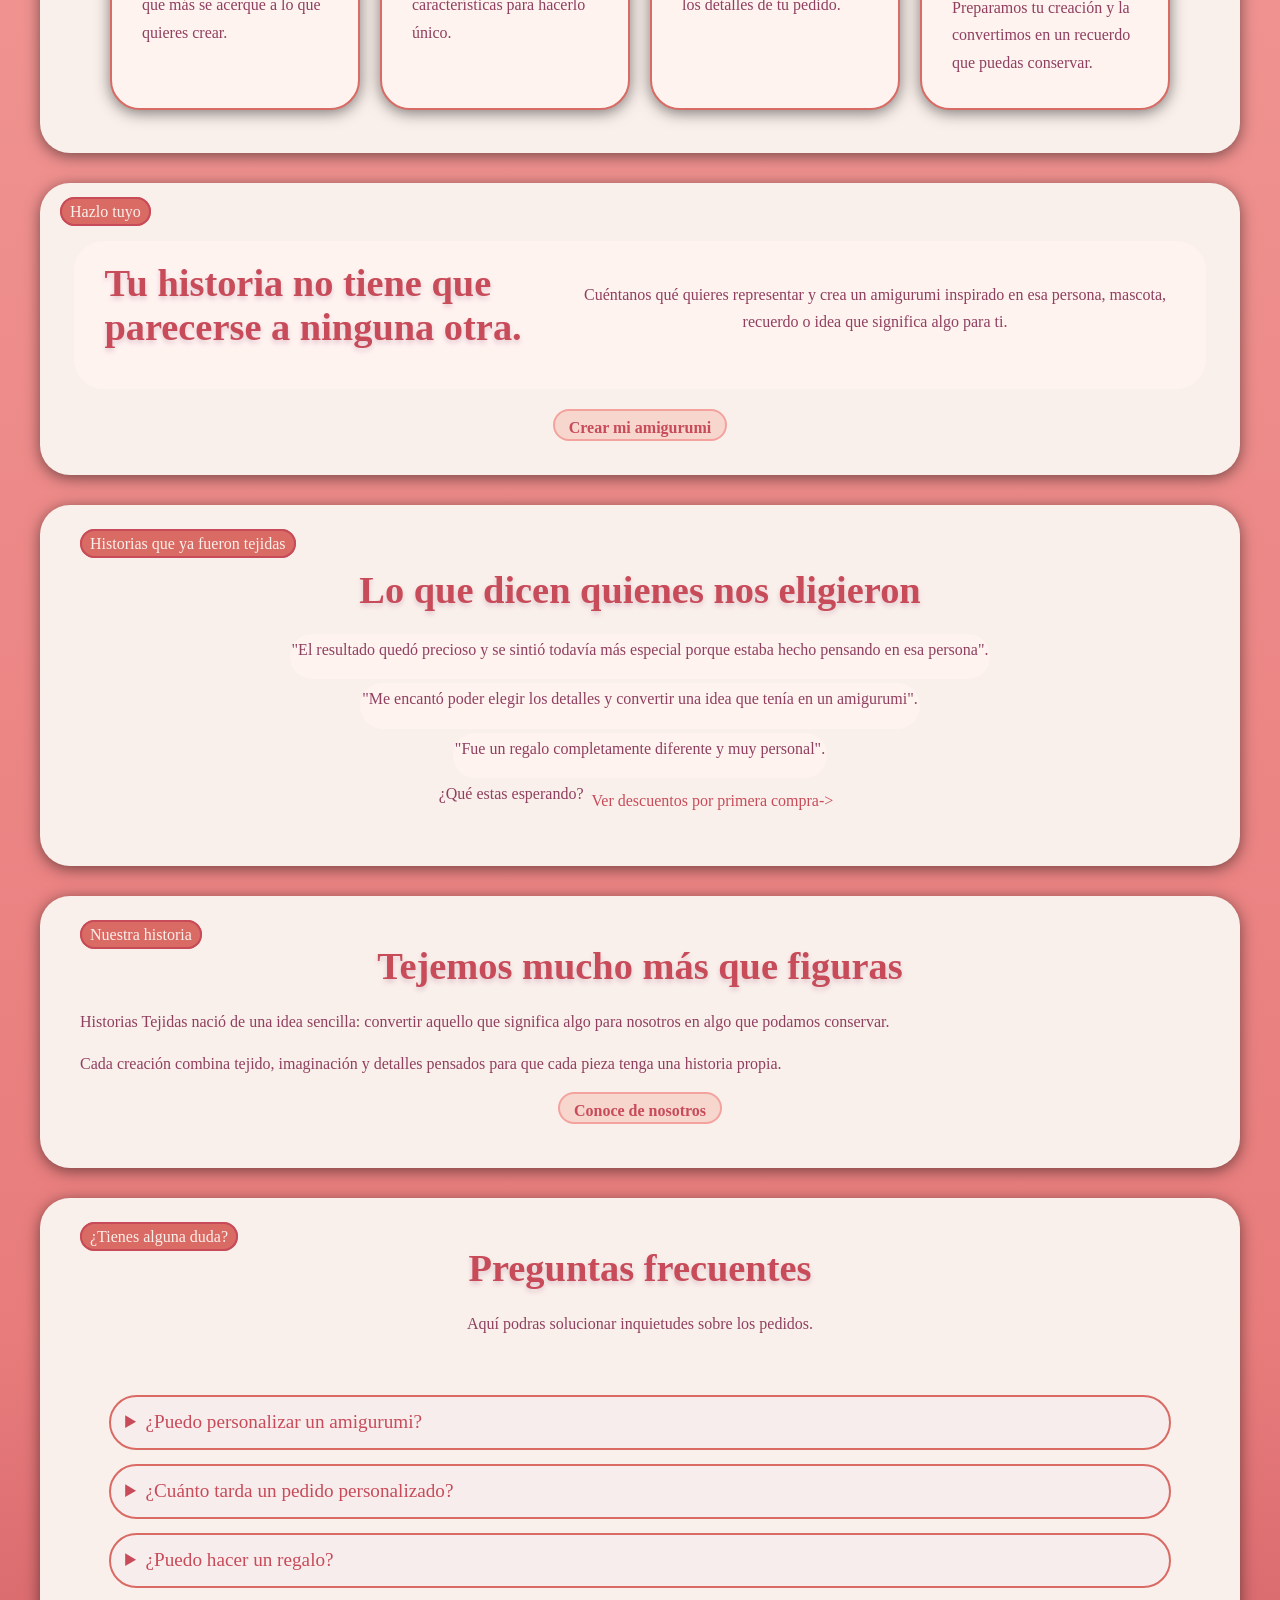
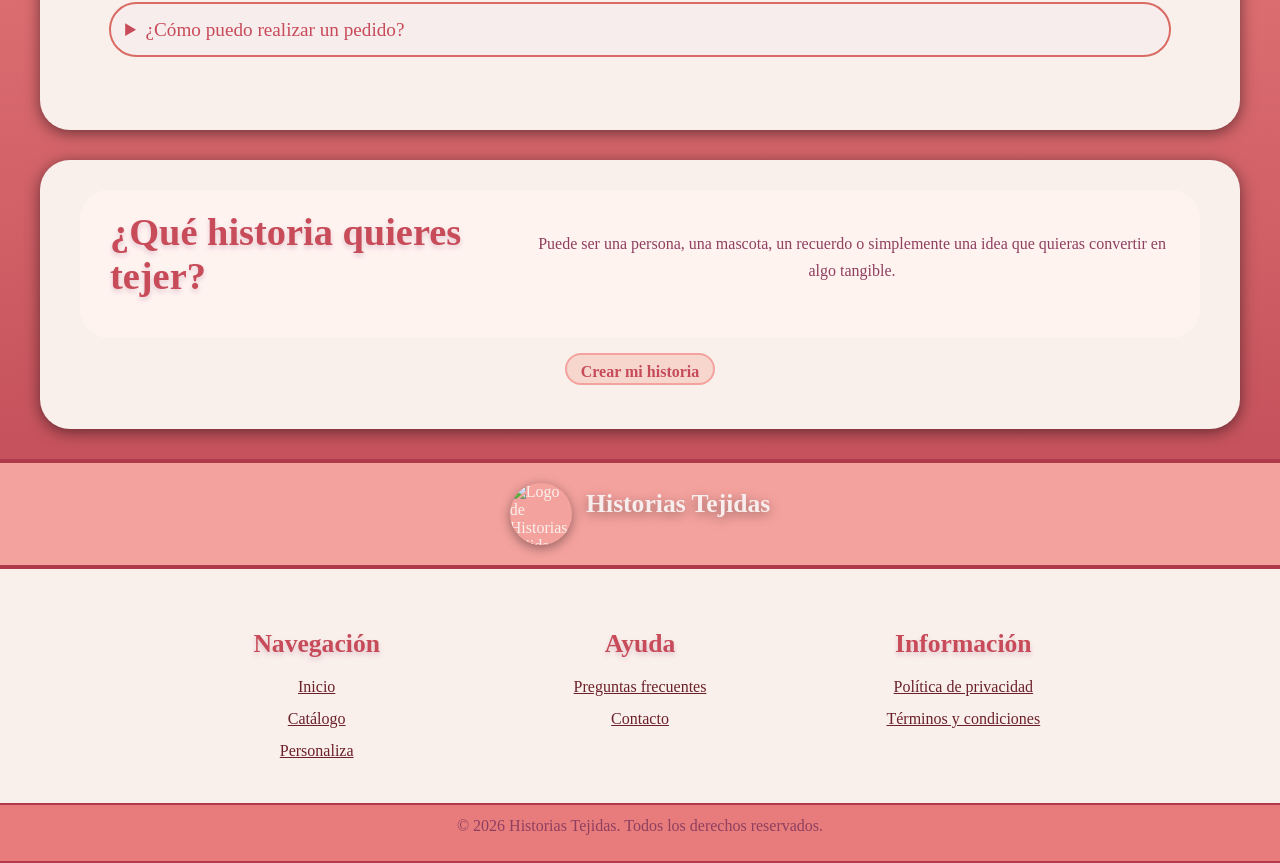
==== commit 5f6953bb: "creacion de 95 productos, y funcionamiento de filtracion del catalogo" ====
--- a/index.html
+++ b/index.html
@@ -165,7 +165,7 @@
                 <a href="catalogo.html" class="categoria">
                     <img src="assets/img/productos/Regalo.png"
                         alt="Una flor tejida azul, envuelta en forma de regalo con un texto de amor.">
-                    <h3>Regalos</h3>
+                    <h3>Regalos y accesorios</h3>
                 </a>
 
                 <a href="catalogo.html" class="categoria">
--- a/assets/css/style.css
+++ b/assets/css/style.css
@@ -5,7 +5,8 @@
 :root {
 
     /* Colores */
-    --blanco: #FFFFFF;
+    --blanco: #f8eded;
+    --crema:#fff8e6;
     --rosa-fondo: #FFF3F0;
     --rosa-crema: #FAF0EB;
     --rosa-palido: #F6D6CD;
@@ -16,7 +17,7 @@
     --rosa-fuerte: #B13A4A;
     --frambuesa: #BD4B77;
     --vino-rosa: #6B202A;
-    --rosa-oscuro: #4A141C;
+    --rosa-oscuro: #8f3f5f;
 
     /* Gradientes */
     --gradiente: linear-gradient(180deg, var(--rosa-crema) 0%, var(--rosa-suave) 40%, var(--rosa-medio) 80%, var(--rosa-fuerte) 100%);
@@ -388,7 +389,9 @@
     justify-content: center;
     align-items: center;
     min-height: 320px;
-    height: auto;
+    max-height: 350px;
+    max-width: 1200px;
+   
     padding: var(--espacio-lg) var(--espacio-md);
     border-radius: var(--radio);
     box-shadow: var(--sombra-media);
@@ -407,6 +410,9 @@
     z-index: 0;
     width: 100%;
     height: 100%;
+
+    
+    
 }
 
 .hero-overlay {
@@ -946,5 +952,233 @@
 
 
 /*==================================================
-=                   Catálogo                     =
-==================================================*/
+=                   Producto                    =
+==================================================*/
+#producto {
+    display:flex;
+    
+    flex-wrap: wrap;
+    flex-direction:row;
+
+    align-items: center;
+    justify-content: center;
+
+    gap: var(--espacio-md);
+    padding: var(--espacio-sm);
+
+}
+
+
+#producto img{
+    background: var(--gradiente);
+    border: 5px solid var(--rosa-crema);
+    border-radius: var(--radio);
+    width: 100%;
+    height: auto;
+    box-shadow: var(--sombra-grande);
+    object-fit: contain;
+
+    transition: transform var(--transicion);
+
+    max-width: 500px;
+    height: auto;
+
+    flex: 1 1 300px; 
+}
+
+
+
+#producto img:hover {
+    transform: translateY(-3px);
+}
+
+#producto #producto__container {
+    display: flex;
+    flex-direction: column;
+    justify-content: space-around;
+    align-items: center;
+
+    background: var(--crema);
+    max-width: 500px;
+    height: auto;
+    border-radius: var(--radio);
+    box-shadow: var(--sombra-media);
+    padding: var(--padding-seccion);
+    gap: 10px;
+    
+    flex: 1 1 300px; 
+}
+
+#producto #etiqueta {
+   align-self: flex-start;
+
+    margin: 0 0 var(--espacio-sm) 0;
+
+    font-size: 0.85rem;
+    max-width: 250px;
+
+    
+}
+
+
+#producto h1 {
+    font-size: 2.5rem;
+    color: var(--rosa-principal);
+    text-shadow: var(--sombra-pequeña);
+}
+
+#producto h2 {
+    font-size: 2.2rem;
+    margin-top: var(--espacio-sm);
+    text-shadow: var(--sombra-pequeña);
+}
+
+#producto h3, h4 {
+    font-size: 1.5rem;
+    color: var(--rosa-principal);
+}
+
+#producto #producto__container #producto__container--especificaciones {
+    text-align: left;
+    display: flex;
+    flex-direction: column;
+    justify-self: flex-end;
+    align-items: flex-start;
+
+    gap: 20px;
+
+}
+
+.container__especificaciones--elemento {
+    background: var(--rosa-palido);
+     padding: var(--padding-tarjeta);
+      width: 100%;
+      height: auto;
+
+      border-radius: var(--radio);
+      box-shadow: var(--sombra-media);
+}
+
+@media (max-width: 768px) {
+    #producto img {
+        width: 320px;
+        height: 320px;
+        margin: var(--espacio-md);
+    }
+}
+
+
+/* ====== MODAL ====== */
+
+
+.modal-overlay {
+    position: fixed;
+    inset: 0;
+    background-color: rgba(74, 20, 28, 0.6);                               
+    align-items: center;
+    justify-content: center;
+    z-index: 1000;
+
+    opacity: 0;
+    visibility: hidden;
+    transition: opacity 0.3s ease, visibility 0.3s ease;
+}
+
+.modal-overlay.activo { 
+    opacity: 1;
+    visibility: visible;                            
+}
+
+
+.modal-cerrar {
+    position: absolute;
+    top: var(--espacio-sm);
+    right: var(--espacio-sm);
+    background: transparent;
+    border: none;
+    font-size: 1.5rem;
+    color: var(--rosa-principal);
+    cursor: pointer;
+}
+
+#personalizar {
+    margin-top: var(--espacio-sm);
+}
+
+.modal-cuadro {
+    transform: scale(0.9);    
+    transition: transform 0.3s ease;
+    position: relative;
+    background-color: var(--rosa-crema);
+    border-radius: var(--radio);
+    padding: var(--espacio-xl);
+    max-width: 500px;
+    width: 90%;
+    box-shadow: var(--sombra-grande);
+}
+
+.modal-overlay.activo .modal-cuadro {
+    transform: scale(1);         
+}
+
+/* ====== TAMAÑOS EN EL MODAL ====== */
+
+.opcion-tamano {
+    display: block;
+    padding: var(--espacio-sm);
+    margin: var(--espacio-xs) 0;
+    background-color: var(--rosa-fondo);
+    border-radius: var(--radio);
+    cursor: pointer;
+    transition: background-color var(--transicion);
+}
+
+.opcion-tamano:hover {
+    background-color: var(--rosa-palido);
+}
+
+#precio-modal {
+    text-align: center;
+    font-size: var(--texto-mediano);
+    color: var(--rosa-principal);
+    margin-top: var(--espacio-md);
+}
+
+
+.opcion-tamano {
+    display: block;
+    padding: var(--espacio-sm);
+    margin: var(--espacio-xs) 0;
+    background-color: var(--rosa-fondo);
+    border-radius: var(--radio);
+    cursor: pointer;
+    transition: background-color var(--transicion);
+
+    color: var(--rosa-oscuro); 
+}
+
+    /* ====== BOTONES DE CATEGORÍA ====== */
+
+.nav__catalogo {
+    display: flex;
+    flex-wrap: wrap;
+    justify-content: center;
+    gap: var(--espacio-sm);
+    margin-bottom: var(--espacio-lg);
+}
+
+.boton-categoria {
+    background: var(--rosa-palido);
+    border: 2px solid var(--rosa-suave);
+    border-radius: var(--radio);
+    padding: var(--boton-y) var(--boton-x);
+    color: var(--rosa-principal);
+    font-weight: var(--negrita);
+    cursor: pointer;
+    transition: background-color var(--transicion), color var(--transicion);
+}
+
+.boton-categoria:hover {
+    background: var(--frambuesa);
+    color: var(--rosa-crema);
+}
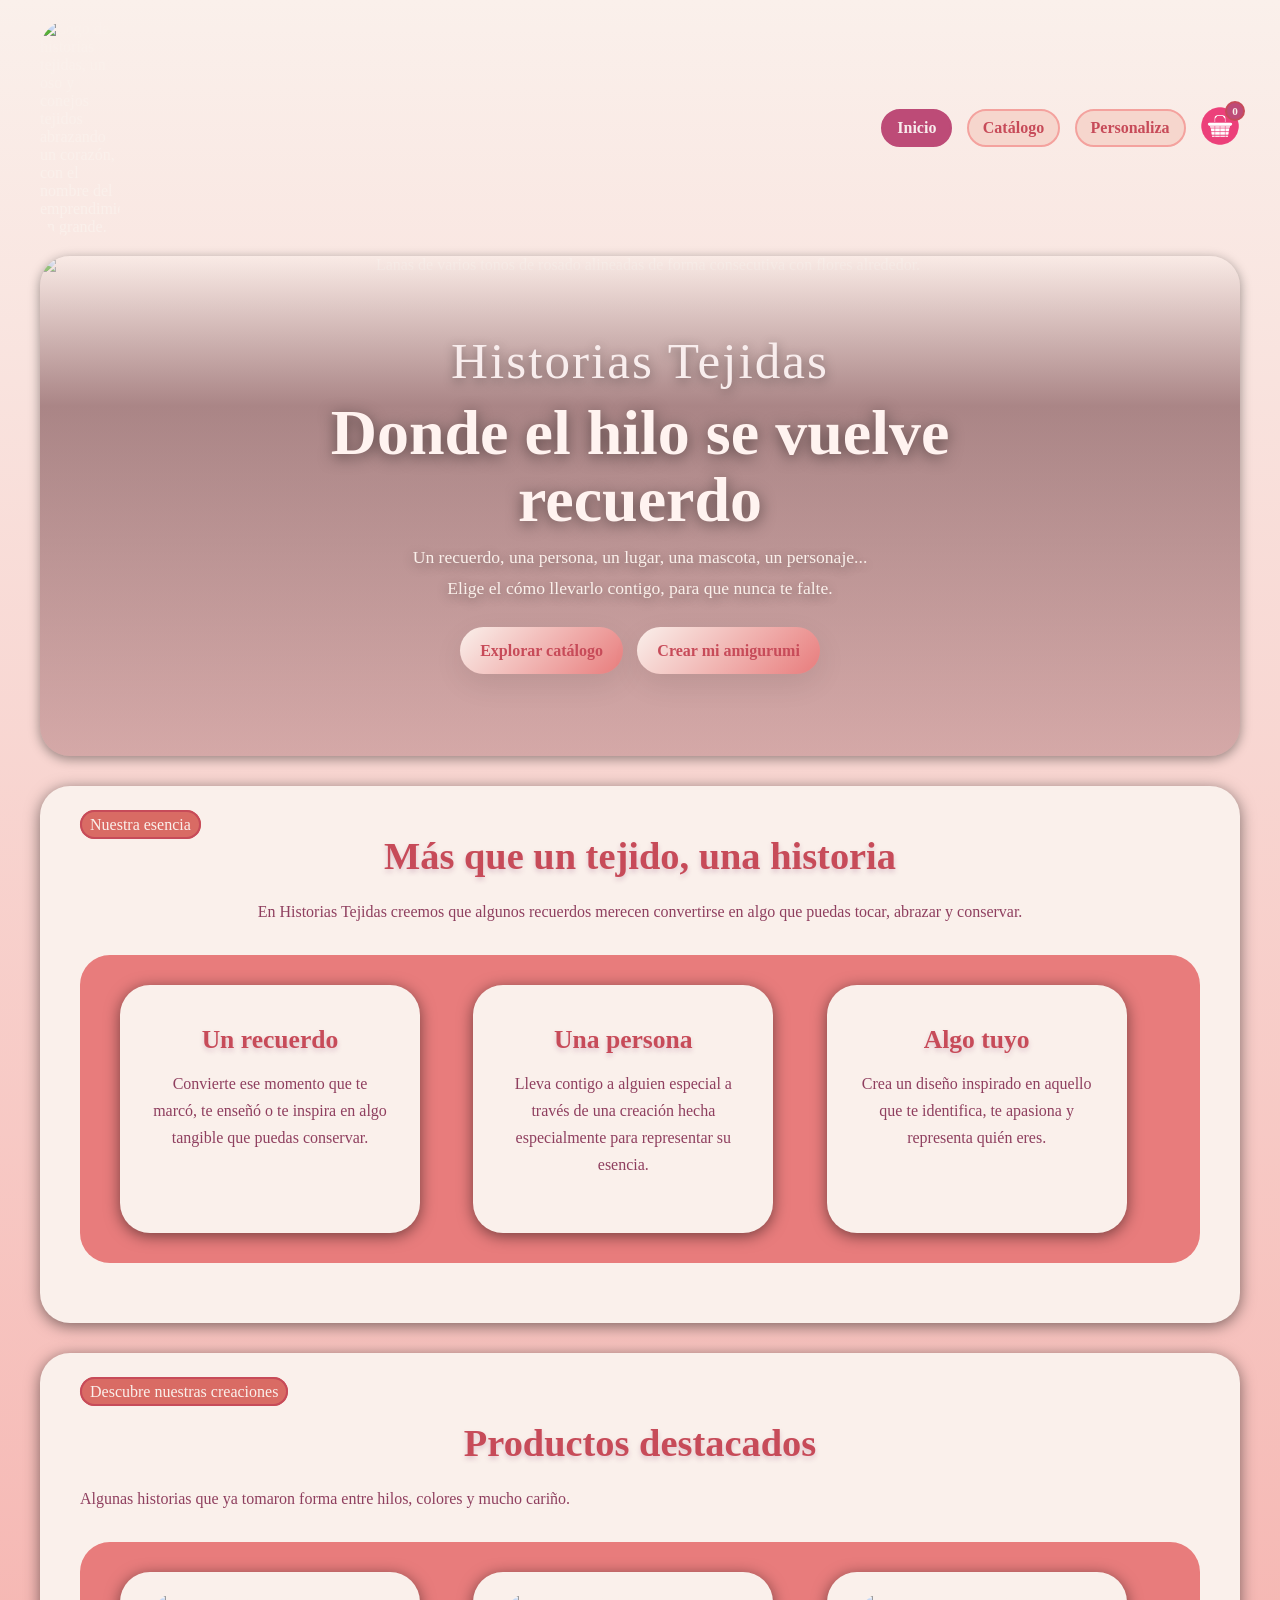
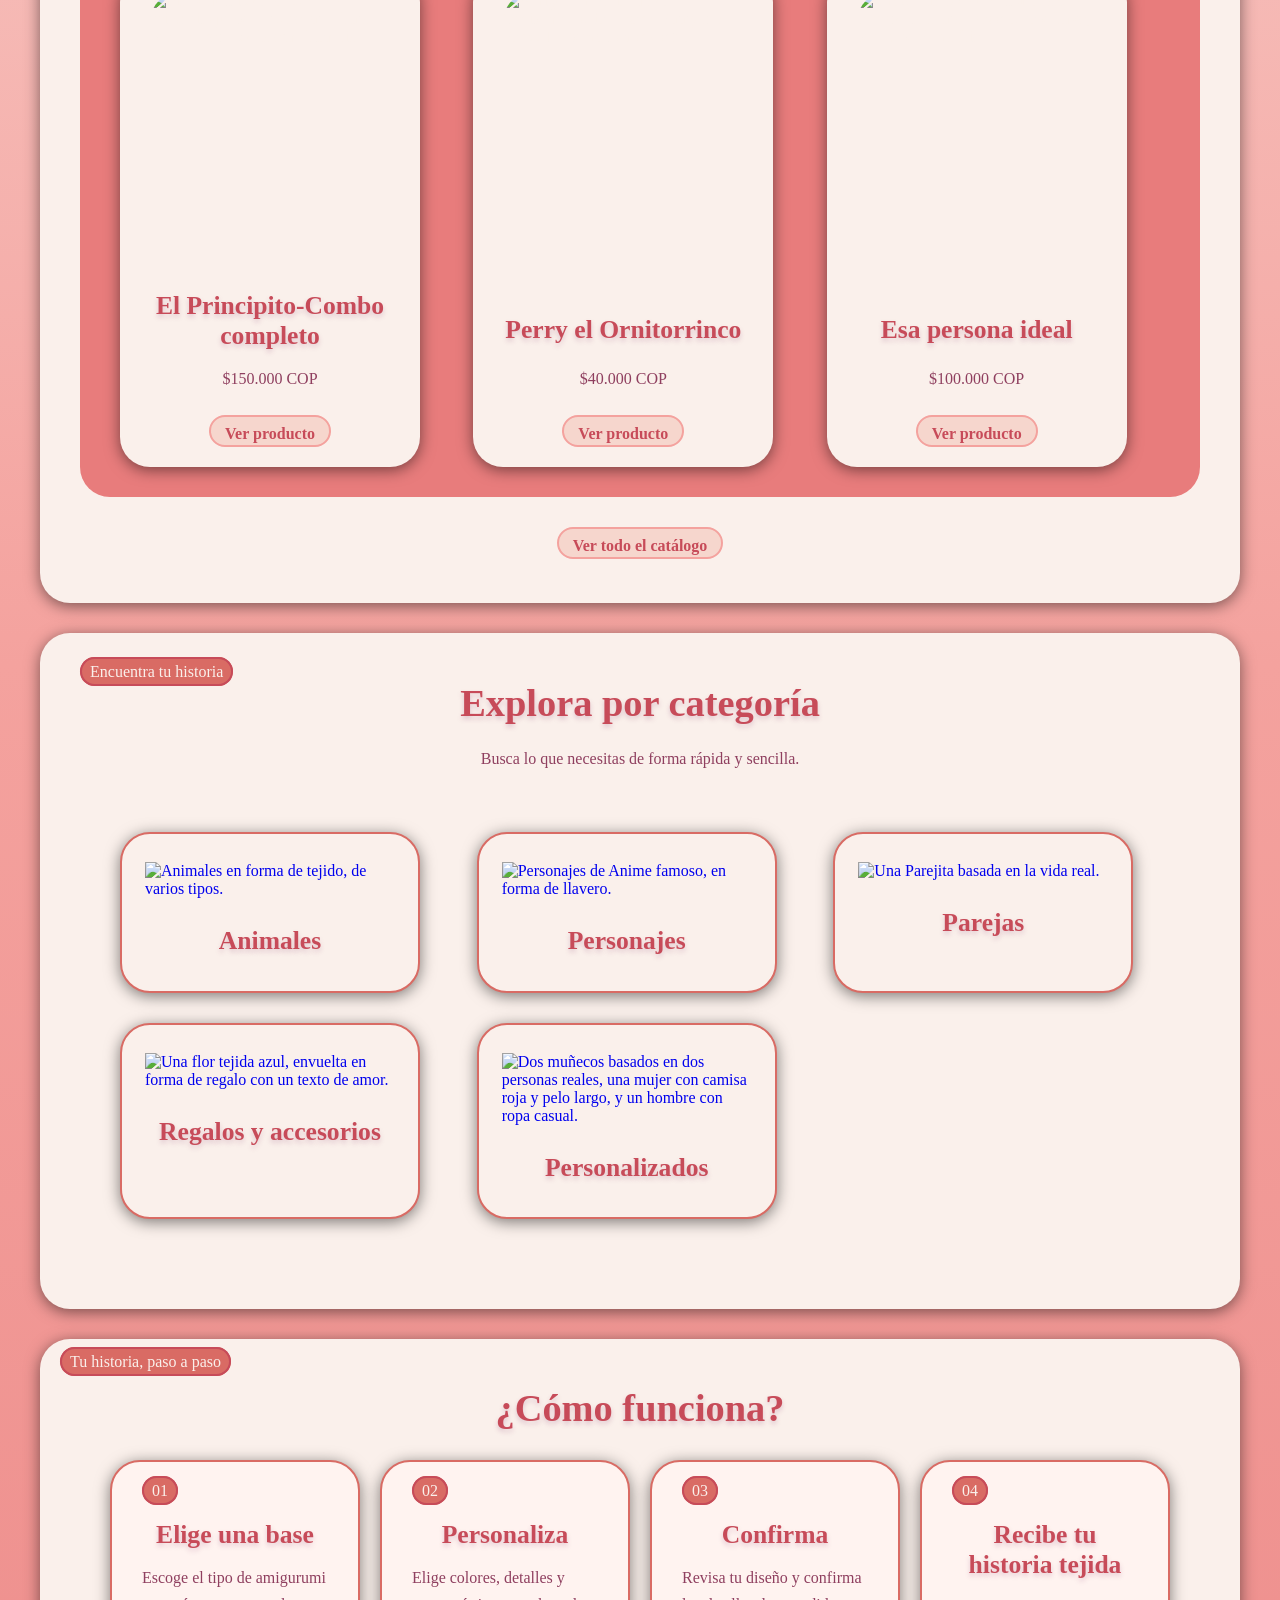
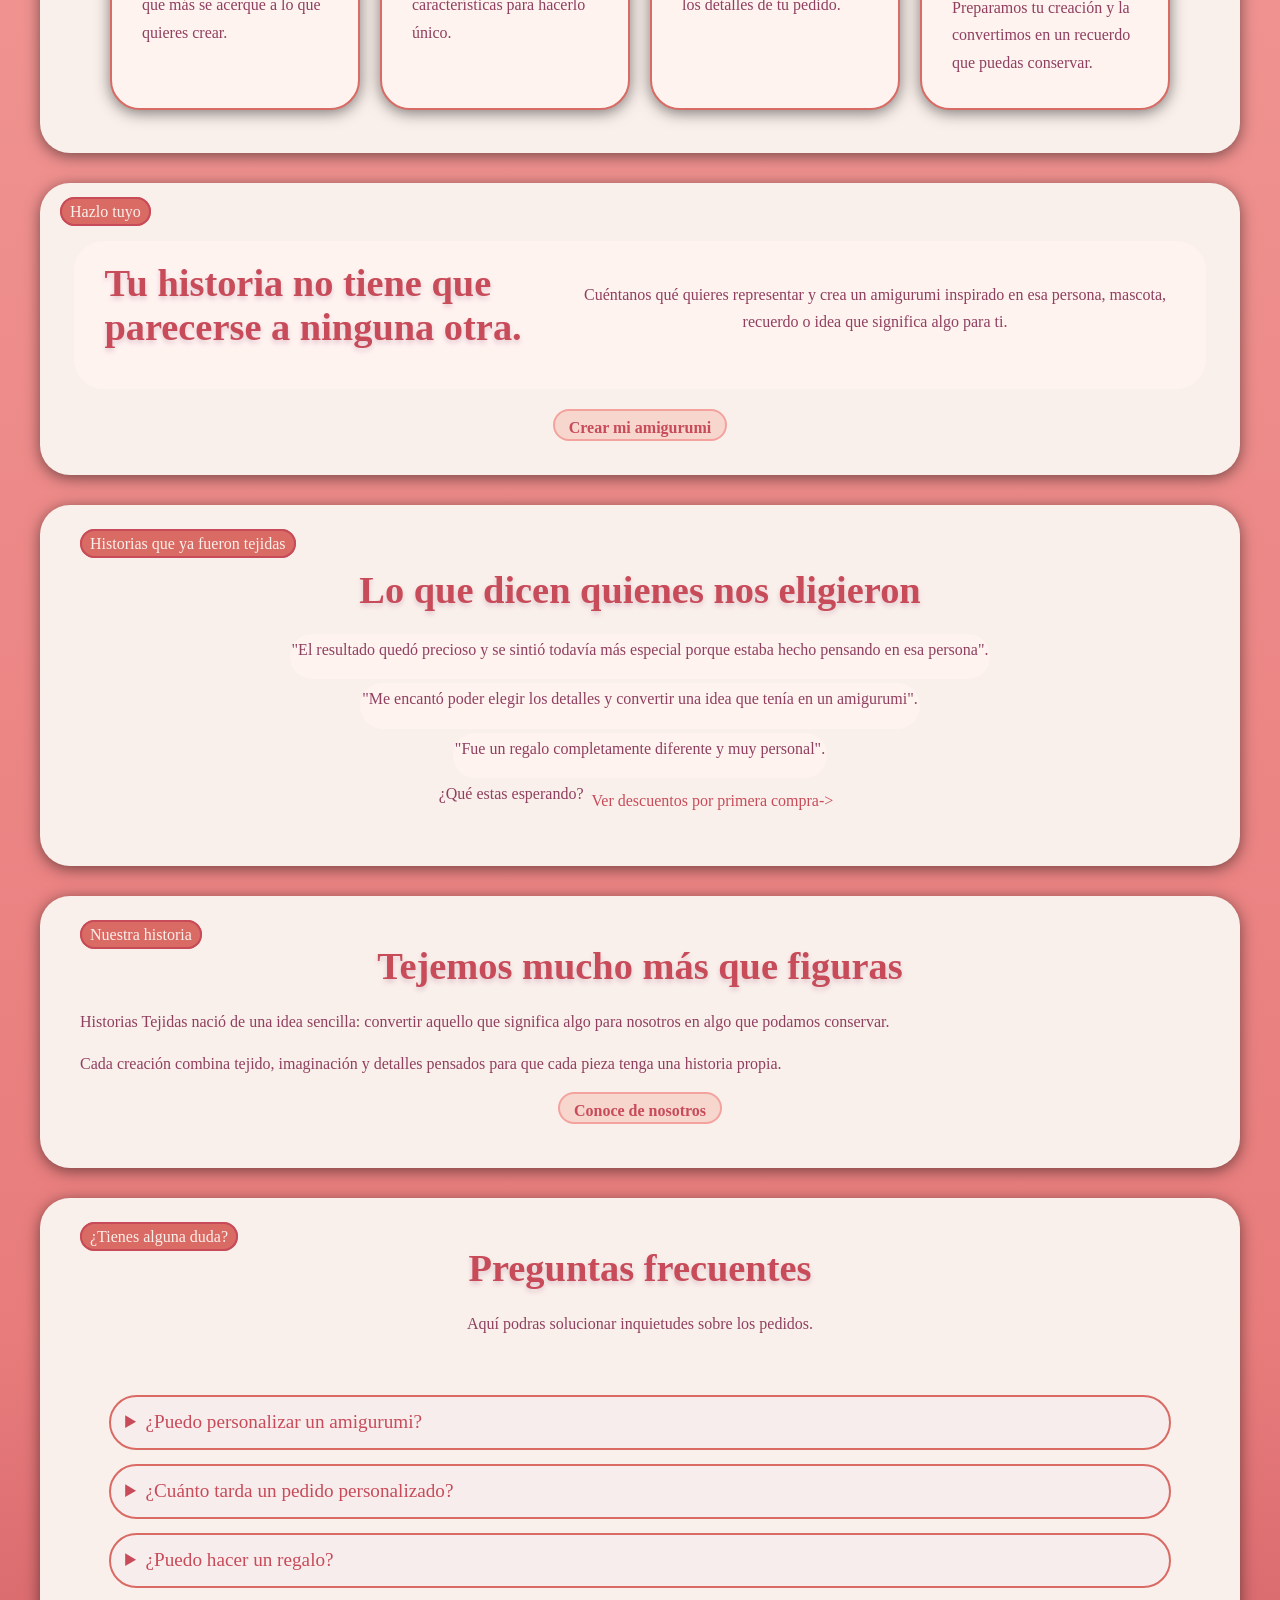
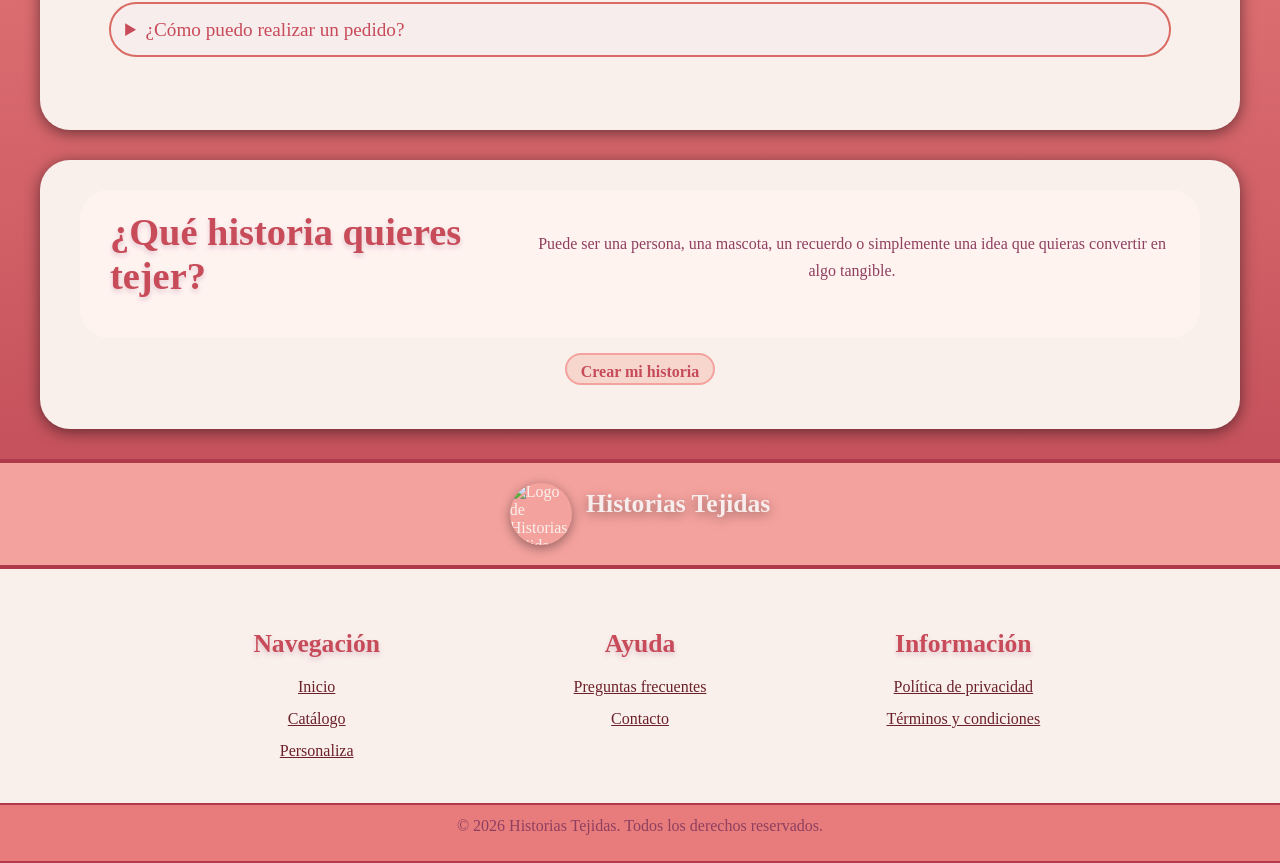
==== commit cc6ac4e4: "datos.js completo" ====
--- a/index.html
+++ b/index.html
@@ -17,6 +17,7 @@
             <a href="catalogo.html">Catálogo</a>
             <a href="personaliza.html" >Personaliza</a>
             <a href="carrito.html" id="nav__a--carrito">
+                 <span id="carrito-contador">0</span>
                 <img id="carrito" src="assets/icons/carrito3.png" alt="Icono de carrito">
             </a>
         </nav>
--- a/assets/css/style.css
+++ b/assets/css/style.css
@@ -262,6 +262,26 @@
     transform: translateY(-3px);
 }
 
+#nav__a--carrito {
+    position: relative;
+}
+
+#carrito-contador {
+    position: absolute;
+    top: -5px;
+    right: -5px;
+    background: var(--frambuesa);
+    color: var(--rosa-crema);
+    border-radius: 50%;
+    width: 20px;
+    height: 20px;
+    font-size: 0.7rem;
+    display: flex;
+    align-items: center;
+    justify-content: center;
+    font-weight: bold;
+}
+
 #nav__a--activo {
     background-color: var(--frambuesa);
     color: var(--blanco);
@@ -1059,11 +1079,153 @@
       box-shadow: var(--sombra-media);
 }
 
+/*  RESPONSIVE — PÁGINA DE PRODUCTO*/
+
+/* ===== TABLET ===== */
 @media (max-width: 768px) {
+
+    #producto {
+        flex-direction: column;
+        gap: var(--espacio-lg);
+        padding: var(--espacio-md);
+    }
+
     #producto img {
-        width: 320px;
-        height: 320px;
-        margin: var(--espacio-md);
+        width: 100%;
+        max-width: 500px;
+        flex: none;
+    }
+
+    #producto #producto__container {
+        width: 100%;
+        max-width: 500px;
+        flex: none;
+        padding: var(--espacio-lg);
+    }
+
+    #producto h1 {
+        font-size: 2.1rem;
+        text-align: center;
+    }
+
+    #producto h2 {
+        font-size: 1.9rem;
+        text-align: center;
+    }
+
+    #producto h3,
+    #producto h4 {
+        font-size: 1.3rem;
+    }
+
+    #producto #producto__container
+    #producto__container--especificaciones {
+        width: 100%;
+        gap: 15px;
+    }
+
+    .container__especificaciones--elemento {
+        width: 100%;
+    }
+}
+
+
+/* ===== CELULAR ===== */
+@media (max-width: 480px) {
+
+    #producto {
+        width: 100%;
+        flex-direction: column;
+        gap: var(--espacio-md);
+        padding: var(--espacio-sm);
+    }
+
+    /* ---------- IMAGEN ---------- */
+
+    #producto img {
+        width: 100%;
+        max-width: 100%;
+        border-width: 4px;
+        border-radius: var(--radio);
+    }
+
+
+    /* ---------- INFORMACIÓN ---------- */
+
+    #producto #producto__container {
+        width: 100%;
+        max-width: none;
+        padding: var(--espacio-md);
+        gap: 8px;
+    }
+
+    #producto #etiqueta {
+        max-width: 100%;
+        font-size: 0.8rem;
+        margin-bottom: var(--espacio-xs);
+    }
+
+    #producto h1 {
+        width: 100%;
+        font-size: 1.8rem;
+        line-height: 1.2;
+        text-align: center;
+    }
+
+    #producto h2 {
+        width: 100%;
+        font-size: 1.6rem;
+        line-height: 1.2;
+        text-align: center;
+    }
+
+    #producto h3,
+    #producto h4 {
+        font-size: 1.15rem;
+    }
+
+
+    /* ---------- ESPECIFICACIONES ---------- */
+
+    #producto #producto__container
+    #producto__container--especificaciones {
+        width: 100%;
+        gap: 10px;
+    }
+
+    .container__especificaciones--elemento {
+        width: 100%;
+        padding: var(--espacio-sm);
+    }
+}
+
+
+/* ===== CELULARES PEQUEÑOS ===== */
+@media (max-width: 360px) {
+
+    #producto {
+        padding: 8px;
+    }
+
+    #producto #producto__container {
+        padding: var(--espacio-sm);
+    }
+
+    #producto h1 {
+        font-size: 1.55rem;
+    }
+
+    #producto h2 {
+        font-size: 1.4rem;
+    }
+
+    #producto h3,
+    #producto h4 {
+        font-size: 1.05rem;
+    }
+
+    .container__especificaciones--elemento {
+        padding: 10px;
     }
 }
 
@@ -1072,6 +1234,10 @@
 
 
 .modal-overlay {
+
+     padding: var(--espacio-md);
+
+    display: flex;
     position: fixed;
     inset: 0;
     background-color: rgba(74, 20, 28, 0.6);                               
@@ -1089,16 +1255,20 @@
     visibility: visible;                            
 }
 
-
 .modal-cerrar {
-    position: absolute;
-    top: var(--espacio-sm);
-    right: var(--espacio-sm);
-    background: transparent;
+    position: sticky;
+    top: 0;
+    float: right;
+    margin-left: auto;
+    margin-bottom: var(--espacio-sm);
+    background: var(--rosa-crema);
     border: none;
     font-size: 1.5rem;
     color: var(--rosa-principal);
     cursor: pointer;
+    z-index: 10;
+    padding: var(--espacio-xs);
+    border-radius: 50%;
 }
 
 #personalizar {
@@ -1106,22 +1276,65 @@
 }
 
 .modal-cuadro {
-    transform: scale(0.9);    
-    transition: transform 0.3s ease;
     position: relative;
     background-color: var(--rosa-crema);
     border-radius: var(--radio);
     padding: var(--espacio-xl);
     max-width: 500px;
     width: 90%;
+    max-height: calc(100vh - 2 * var(--espacio-md));   
+    overflow-y: auto;                                    
     box-shadow: var(--sombra-grande);
+    padding-right: calc(var(--espacio-xl) - 8px);
+    scrollbar-width: thin;                         
+    scrollbar-color: var(--rosa-suave) transparent; 
+    transform: scale(0.9);
+    transition: transform 0.3s ease;
 }
 
 .modal-overlay.activo .modal-cuadro {
     transform: scale(1);         
 }
 
+/* ====== BARRA DE SCROLL DEL MODAL ====== */
+
+.modal-cuadro::-webkit-scrollbar {
+    width: 6px;
+
+}
+
+.modal-cuadro::-webkit-scrollbar-track {
+    background: transparent;
+    margin: var(--espacio-sm) 0;
+    
+}
+
+.modal-cuadro::-webkit-scrollbar-thumb {
+    background: var(--rosa-suave);
+    border-radius: var(--radio-pill);
+   
+}
+
+.modal-cuadro::-webkit-scrollbar-thumb:hover {
+    background: var(--rosa-principal);
+}
+
+
 /* ====== TAMAÑOS EN EL MODAL ====== */
+
+
+
+.opcion-tamano:hover {
+    background-color: var(--rosa-palido);
+}
+
+#precio-modal {
+    text-align: center;
+    font-size: var(--texto-mediano);
+    color: var(--rosa-principal);
+    margin-top: var(--espacio-md);
+}
+
 
 .opcion-tamano {
     display: block;
@@ -1131,21 +1344,238 @@
     border-radius: var(--radio);
     cursor: pointer;
     transition: background-color var(--transicion);
-}
-
-.opcion-tamano:hover {
-    background-color: var(--rosa-palido);
-}
-
-#precio-modal {
-    text-align: center;
-    font-size: var(--texto-mediano);
-    color: var(--rosa-principal);
-    margin-top: var(--espacio-md);
-}
-
-
-.opcion-tamano {
+
+    color: var(--rosa-oscuro); 
+}
+
+    /* ====== BOTONES DE CATEGORÍA ====== */
+
+.nav__catalogo {
+    display: flex;
+    flex-wrap: wrap;
+    justify-content: center;
+    gap: var(--espacio-sm);
+}
+
+.boton-categoria {
+    background: var(--rosa-palido);
+    border: 2px solid var(--rosa-suave);
+    border-radius: var(--radio);
+    padding: var(--boton-y) var(--boton-x);
+    color: var(--rosa-principal);
+    font-weight: var(--negrita);
+    cursor: pointer;
+    transition: background-color var(--transicion), color var(--transicion);
+}
+
+.boton-categoria:hover {
+    background: var(--frambuesa);
+    color: var(--rosa-crema);
+}
+
+/* RESPONSIVE — MODAL Y CATEGORÍAS*/
+
+/* ===== TABLET ===== */
+@media (max-width: 768px) {
+
+    /* ---------- MODAL ---------- */
+
+    .modal-cuadro {
+        width: 88%;
+        max-width: 450px;
+        padding: var(--espacio-lg);
+    }
+
+    .modal-cerrar {
+        top: var(--espacio-sm);
+        right: var(--espacio-sm);
+        font-size: 1.4rem;
+    }
+
+    #personalizar {
+        margin-top: var(--espacio-sm);
+    }
+
+    /* ---------- CATEGORÍAS ---------- */
+
+    .nav__catalogo {
+        gap: var(--espacio-xs);
+        margin-bottom: var(--espacio-md);
+    }
+
+    .boton-categoria {
+        padding: var(--boton-y) var(--boton-x);
+        font-size: 0.95rem;
+    }
+}
+
+
+/* ===== CELULAR ===== */
+@media (max-width: 480px) {
+
+    /* ---------- MODAL ---------- */
+
+    .modal-cuadro {
+        width: calc(100% - 30px);
+        max-width: none;
+        padding: var(--espacio-md);
+        border-radius: var(--radio);
+    }
+
+    .modal-cerrar {
+        top: 10px;
+        right: 10px;
+        font-size: 1.3rem;
+    }
+
+    #personalizar {
+        margin-top: var(--espacio-md);
+    }
+
+    .opcion-tamano {
+        padding: 10px;
+        margin: 6px 0;
+        font-size: 0.95rem;
+    }
+
+    #precio-modal {
+        font-size: 1rem;
+        margin-top: var(--espacio-sm);
+    }
+
+
+    /* ---------- CATEGORÍAS ---------- */
+
+    .nav__catalogo {
+        width: 100%;
+        display: grid;
+        grid-template-columns: repeat(2, 1fr);
+        gap: 8px;
+        margin-bottom: var(--espacio-md);
+    }
+
+    .boton-categoria {
+        width: 100%;
+        padding: 10px 8px;
+        font-size: 0.9rem;
+        border-width: 2px;
+    }
+}
+
+
+/* ===== CELULARES MUY PEQUEÑOS ===== */
+@media (max-width: 360px) {
+
+    .modal-cuadro {
+        width: calc(100% - 20px);
+        padding: var(--espacio-sm);
+    }
+
+    .opcion-tamano {
+        font-size: 0.9rem;
+    }
+
+    .nav__catalogo {
+        grid-template-columns: 1fr;
+    }
+
+    .boton-categoria {
+        font-size: 0.85rem;
+        padding: 9px 6px;
+    }
+}
+
+/* ====== CONTROLES DEL CATÁLOGO ====== */
+
+.controles {
+    display: flex;
+    flex-wrap: wrap;
+    gap: var(--espacio-sm);
+    justify-content: center;
+}
+
+.buscador,
+.ordenador {
+    padding: var(--boton-y) var(--boton-x);
+    border: 2px solid var(--rosa-suave);
+    border-radius: var(--radio);
+    background-color: var(--rosa-fondo);
+    color: var(--rosa-principal);
+    font-size: var(--texto);
+    font-family: inherit;
+}
+
+.paginacion {
+    display: flex;
+    justify-content: center;
+    gap: var(--espacio-xs);
+    margin-top: var(--espacio-lg);
+}
+
+.boton-pagina {
+    background: var(--rosa-palido);
+    border: 2px solid var(--rosa-suave);
+    border-radius: 50%;
+    width: 40px;
+    height: 40px;
+    color: var(--rosa-principal);
+    font-weight: var(--negrita);
+    cursor: pointer;
+    transition: background-color var(--transicion), color var(--transicion);
+}
+
+.boton-pagina:hover {
+    background: var(--frambuesa);
+    color: var(--rosa-crema);
+}
+
+/* ====== RESPONSIVE ====== */
+
+@media (max-width: 600px) {
+    .controles {
+        flex-direction: column;
+        align-items: stretch;
+    }
+
+    .buscador,
+    .ordenador {
+        width: 100%;
+    }
+
+    .nav__catalogo {
+        gap: var(--espacio-xs);
+    }
+
+    .boton-categoria {
+        font-size: 0.9rem;
+        padding: 0.4rem 0.7rem;
+    }
+}
+
+/* ====== Busqueda + categorias ====== */
+
+.catalogo__buscadores {
+    display: flex;
+    flex-wrap: wrap;
+    justify-content: center;
+    align-items: center;
+    gap: var(--espacio-sm);
+
+}
+
+/* ====== GRUPOS DE OPCIONES EN EL MODAL ====== */
+
+.grupo-modal {
+    margin: var(--espacio-md) 0;
+}
+
+.grupo-modal h3 {
+    text-align: left;
+    margin-bottom: var(--espacio-xs);
+    color: var(--rosa-principal);
+}
+
+.opcion-modal {
     display: block;
     padding: var(--espacio-sm);
     margin: var(--espacio-xs) 0;
@@ -1153,32 +1583,48 @@
     border-radius: var(--radio);
     cursor: pointer;
     transition: background-color var(--transicion);
-
-    color: var(--rosa-oscuro); 
-}
-
-    /* ====== BOTONES DE CATEGORÍA ====== */
-
-.nav__catalogo {
-    display: flex;
+}
+
+#opciones-modal {
+    color: var(--rosa-fuerte);
+    padding: var(--padding-tarjeta);
+    text-shadow: var(--sombra-pequeña);
+}
+
+
+.opcion-modal:hover {
+    background-color: var(--rosa-palido);
+}
+
+.modal-botones {
+    display: flex;
+    gap: var(--espacio-sm);
+    justify-content: flex-end;
+    margin-top: var(--espacio-md);
     flex-wrap: wrap;
-    justify-content: center;
-    gap: var(--espacio-sm);
-    margin-bottom: var(--espacio-lg);
-}
-
-.boton-categoria {
-    background: var(--rosa-palido);
-    border: 2px solid var(--rosa-suave);
-    border-radius: var(--radio);
-    padding: var(--boton-y) var(--boton-x);
-    color: var(--rosa-principal);
-    font-weight: var(--negrita);
-    cursor: pointer;
-    transition: background-color var(--transicion), color var(--transicion);
-}
-
-.boton-categoria:hover {
+}
+
+.button-primario {
+    background: var(--rosa-principal);
+    color: var(--rosa-crema);
+    border-color: var(--rosa-principal);
+}
+
+.button-primario:hover {
     background: var(--frambuesa);
-    color: var(--rosa-crema);
+    border-color: var(--frambuesa);
+}
+
+.relacionados {
+    padding: var(--padding-seccion);
+    background-color: var(--rosa-crema);
+    border-radius: var(--radio);
+    margin: var(--espacio-lg) auto;
+}
+
+.relacionados-container {
+    display: grid;
+    grid-template-columns: repeat(auto-fill, minmax(220px, 1fr));
+    gap: var(--espacio-md);
+    padding: var(--espacio-md);
 }
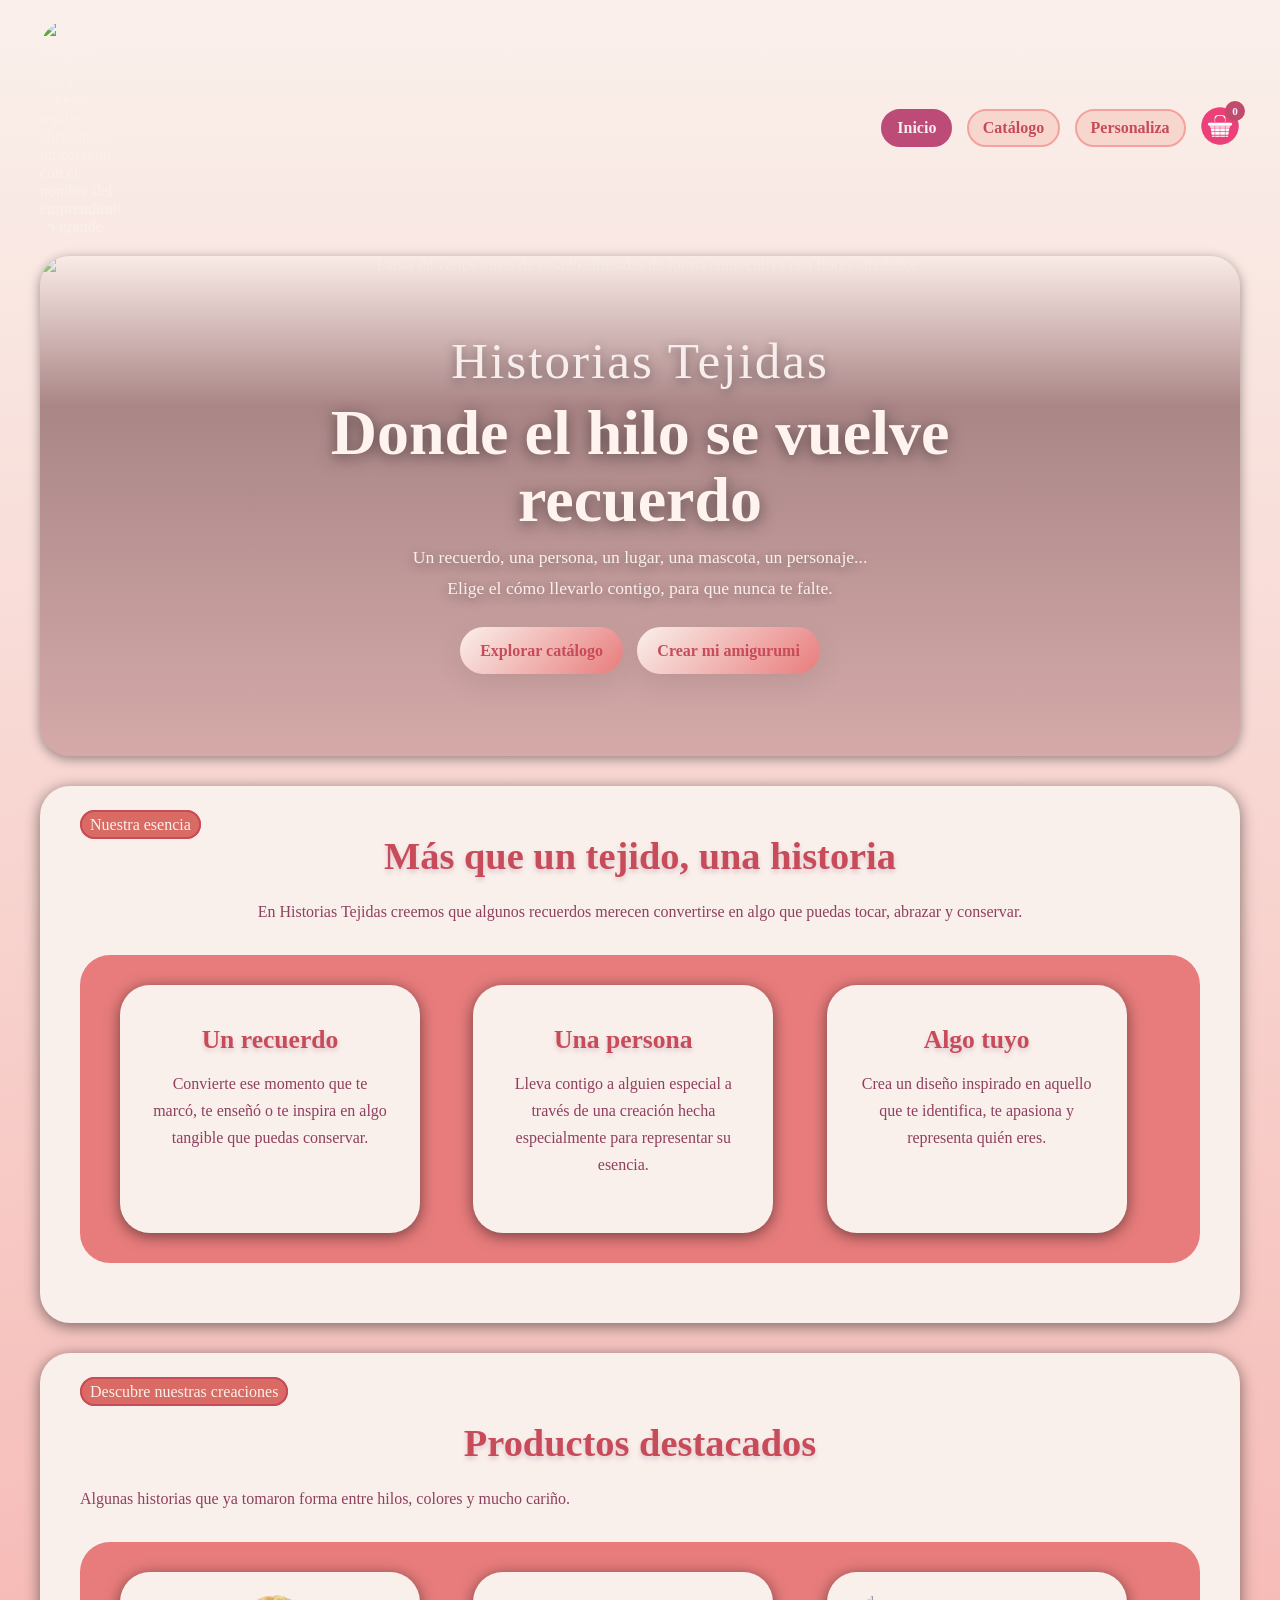
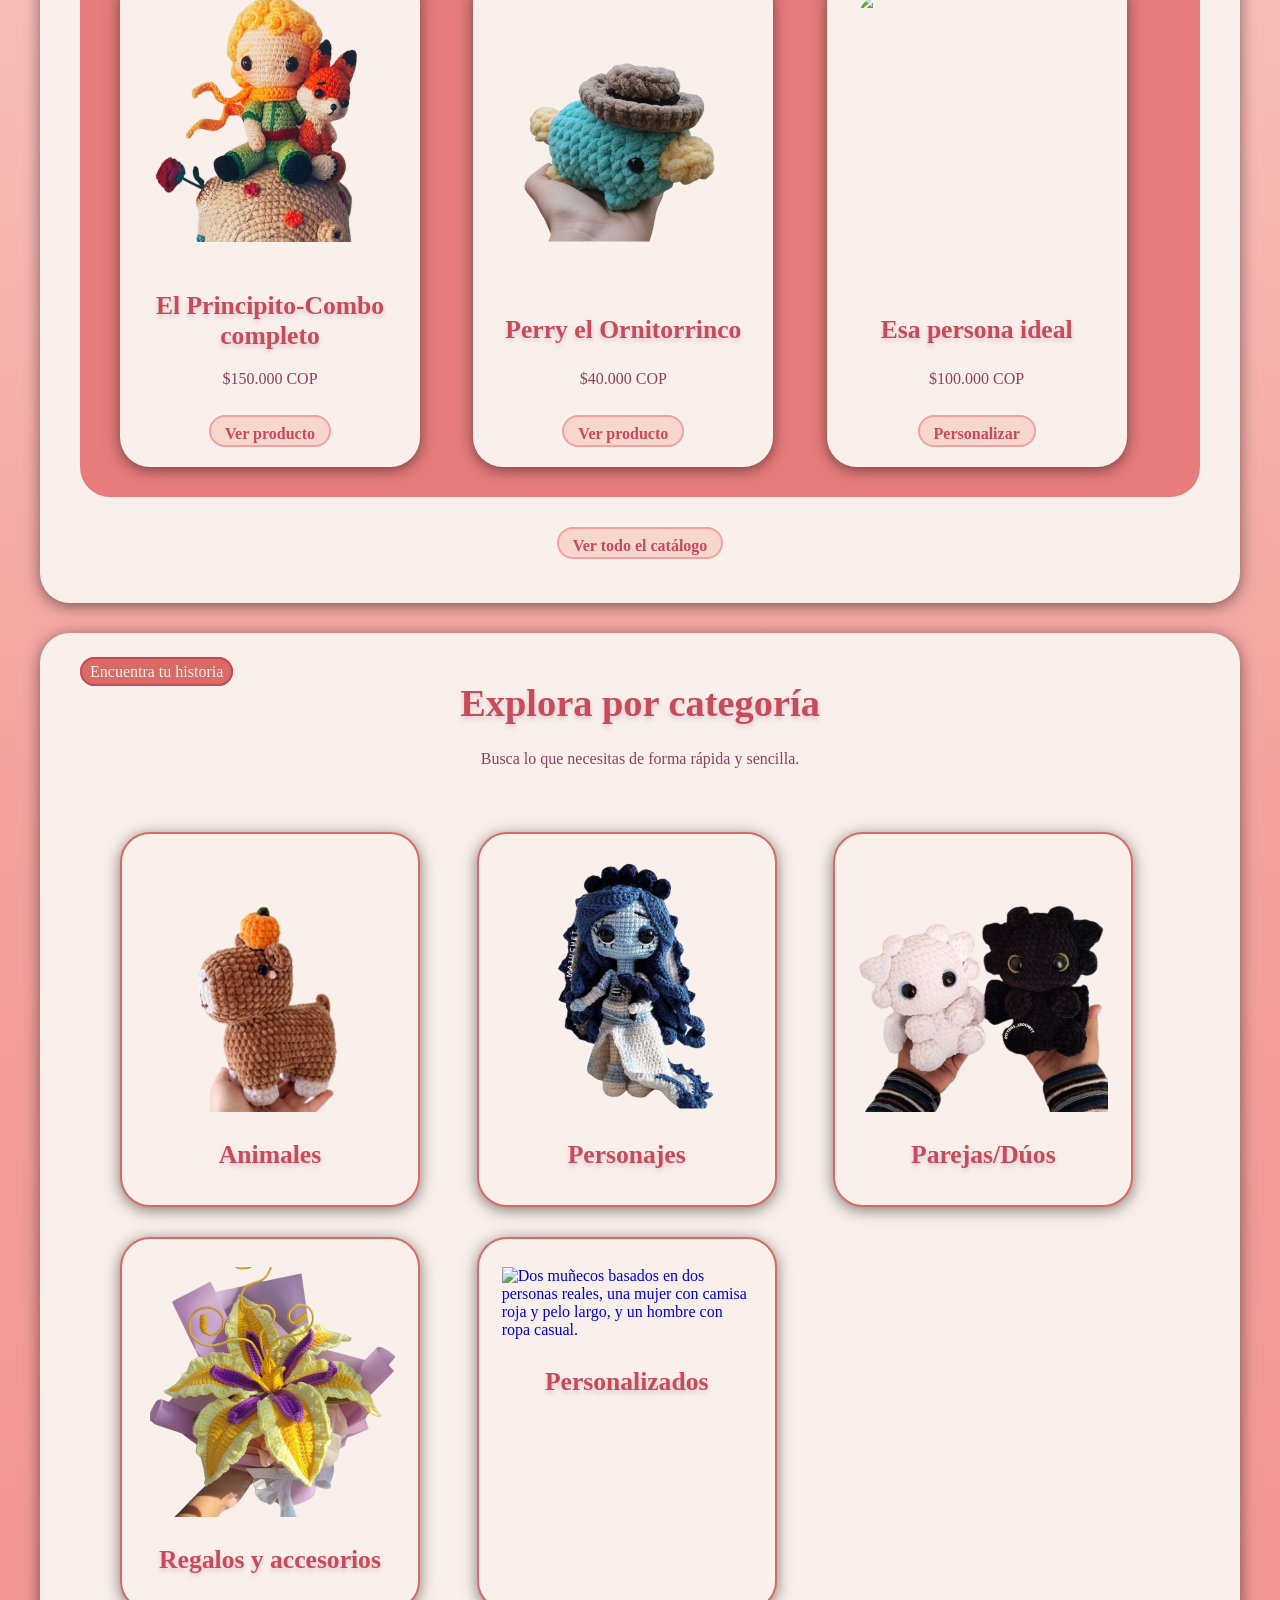
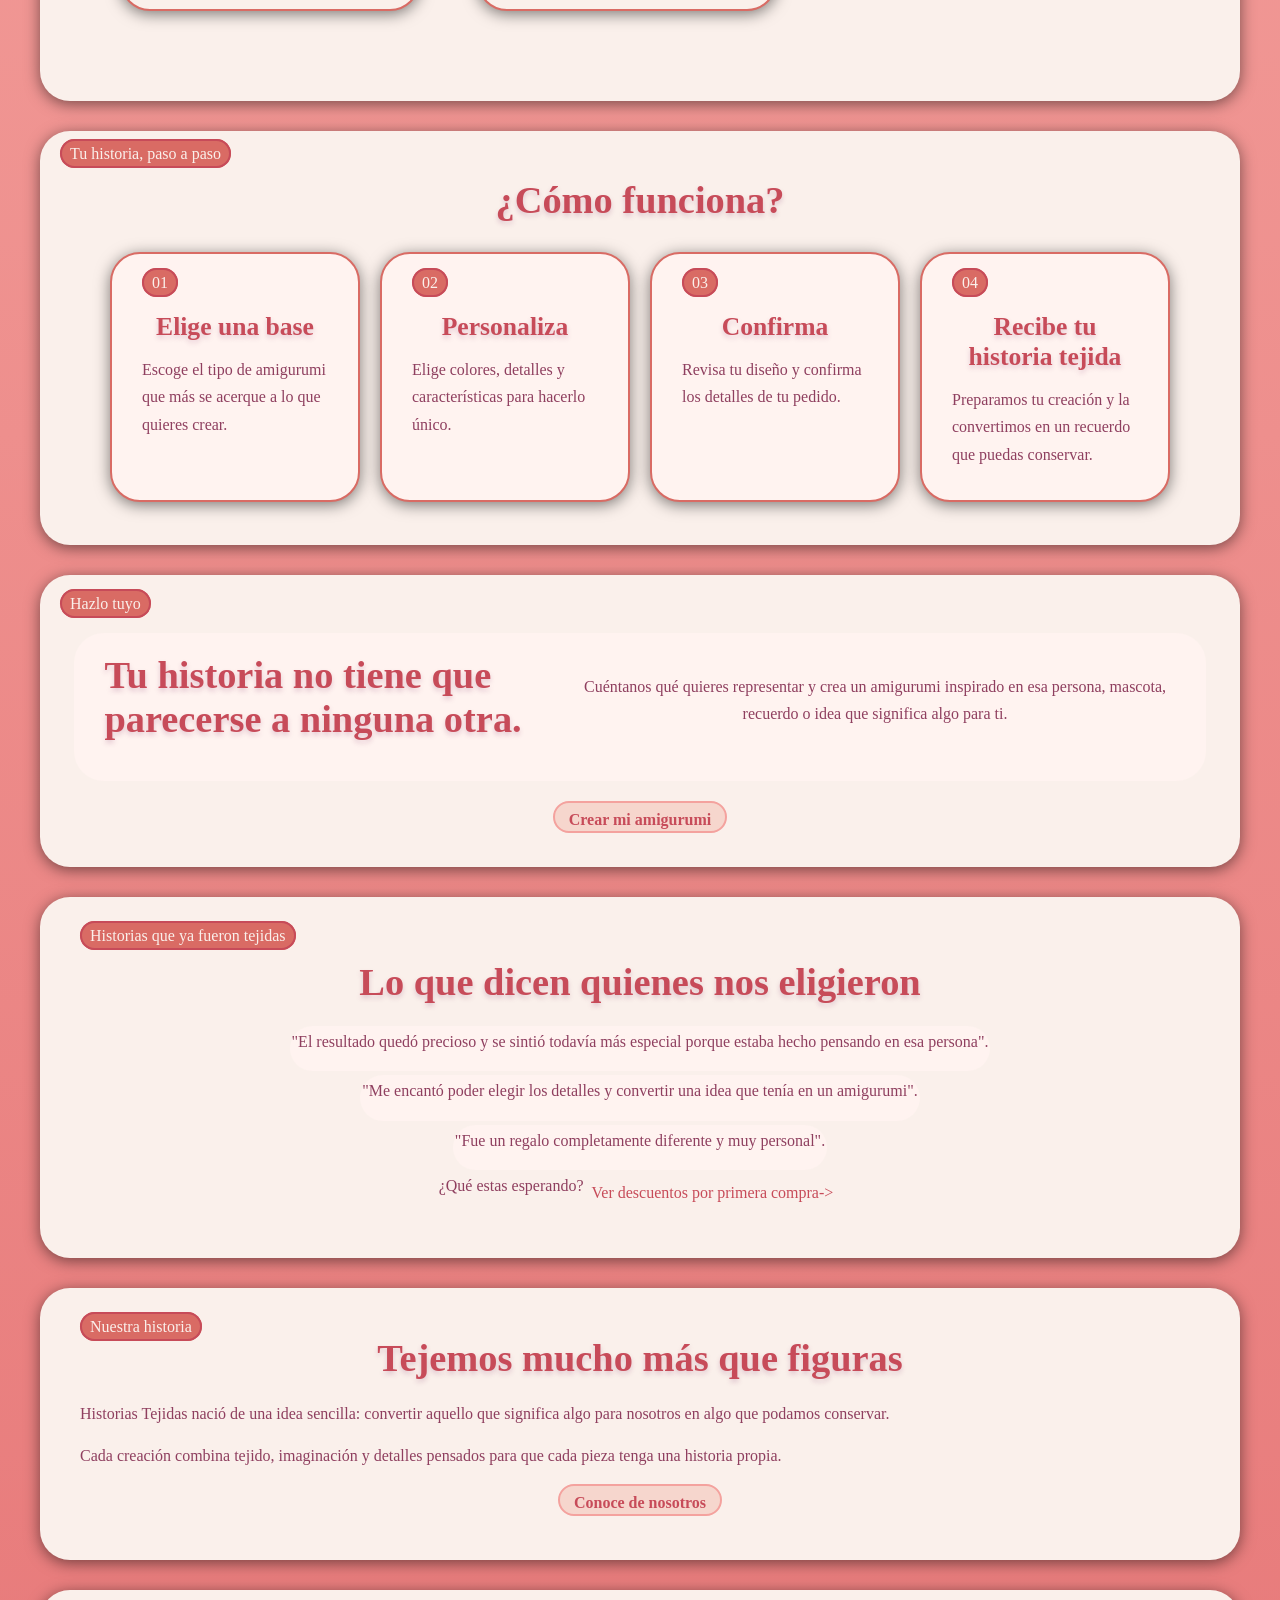
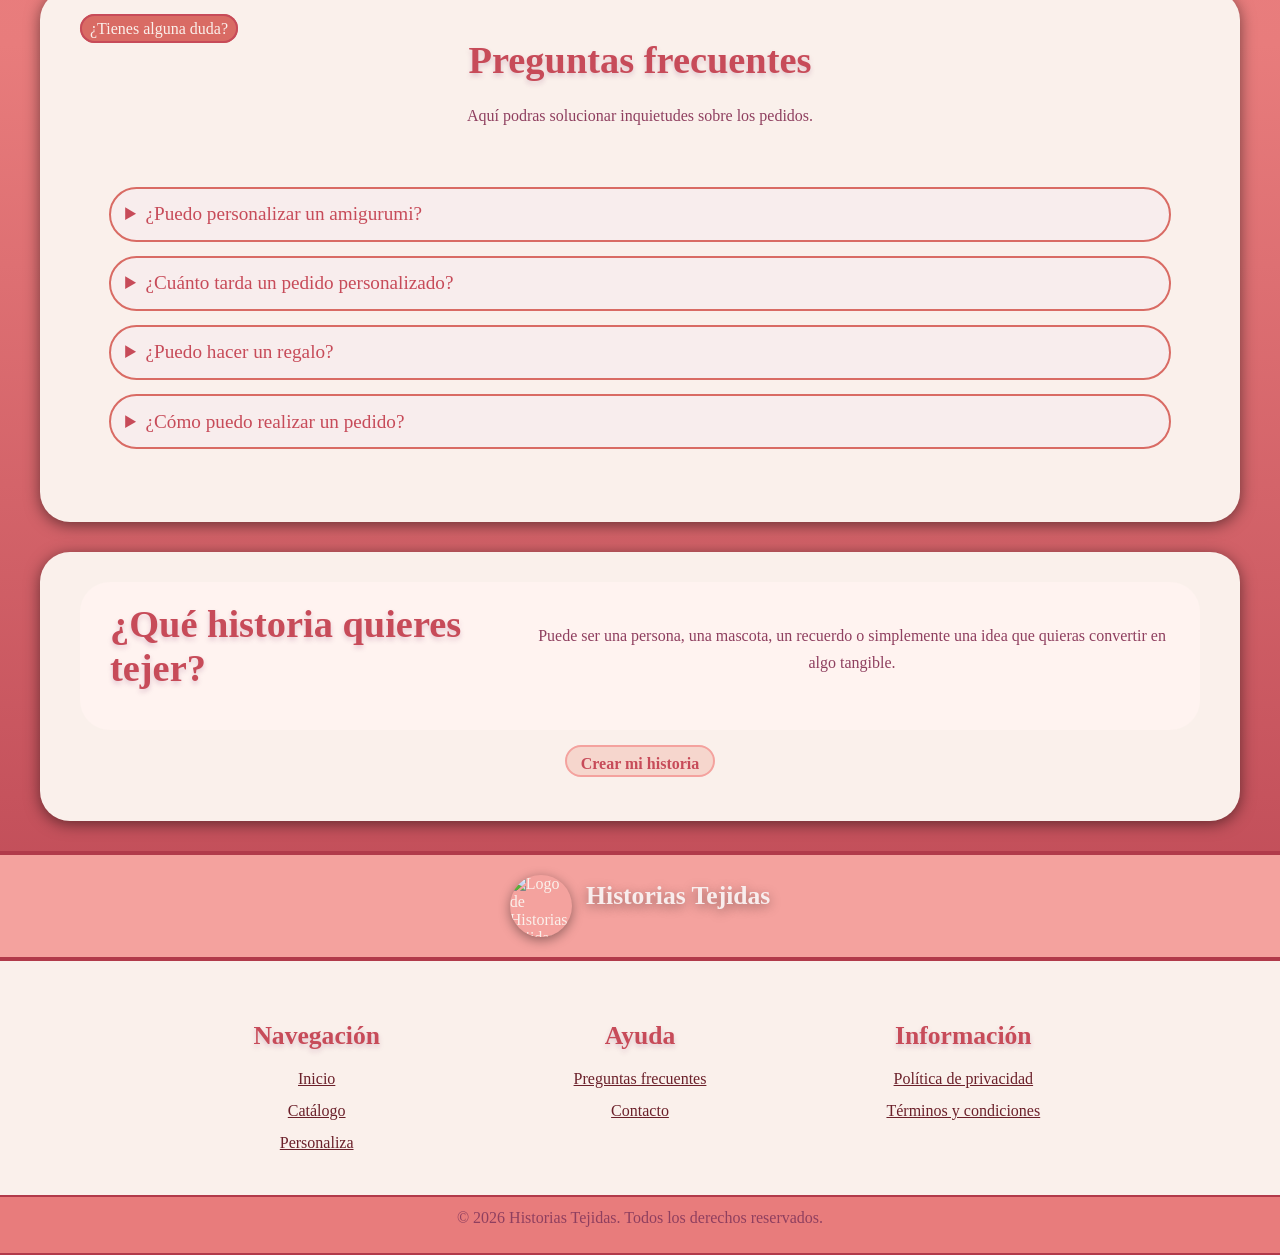
==== commit ec8859f0: "Agregacion de 3 productos, y correcion con index" ====
--- a/index.html
+++ b/index.html
@@ -86,13 +86,13 @@
 
                 <article class="tarjeta">
 
-                    <img src="assets/img/productos/elprincipito.png"
+                    <img src="assets/img/catálogo/elprincipito.png"
                         alt="Amigurumi del personaje el principito junto al zorro en la luna con una rosa, de la obra literaria.">
 
                     <div class="producto-info">
                         <h3>El Principito-Combo completo</h3>
                         <p class="precio">$150.000 COP</p>
-                        <a class="button" href="producto-detalle.html">
+                        <a class="button" href="catalogo.html?el-principito">
                             Ver producto
                         </a>
                     </div>
@@ -101,13 +101,13 @@
 
                 <article class="tarjeta">
 
-                    <img src="assets/img/productos/perrielornitorrinco.png"
+                    <img src="assets/img/catálogo/peery.png"
                         alt="Amigurumi de Perry el Ornitorrinco, de la serie Finnyas y Ferbs. En formato horizontal.">
 
                     <div class="producto-info">
                         <h3>Perry el Ornitorrinco</h3>
                         <p class="precio">$40.000 COP</p>
-                        <a href="producto-detalle.html" class="button">
+                        <a href="catalogo.html?perry-acostado" class="button">
                             Ver producto
                         </a>
                     </div>
@@ -122,8 +122,8 @@
                     <div class="producto-info">
                         <h3>Esa persona ideal</h3>
                         <p class="precio">$100.000 COP</p>
-                        <a href="producto-detalle.html" class="button">
-                            Ver producto
+                        <a href="personaliza.html" class="button">
+                            Personalizar
                         </a>
                     </div>
 
@@ -148,29 +148,29 @@
             <div class="categorias-grid">
 
                 <a href="catalogo.html" class="categoria">
-                    <img src="assets/img/productos/Animales.png" alt="Animales en forma de tejido, de varios tipos.">
+                    <img src="assets/img/catálogo/capibara.png" alt="Animales en forma de tejido, de varios tipos.">
                     <h3>Animales</h3>
                 </a>
 
                 <a href="catalogo.html" class="categoria">
-                    <img src="assets/img/productos/Personaje.png"
+                    <img src="assets/img/catálogo/cadaver-novia.png"
                         alt="Personajes de Anime famoso, en forma de llavero.">
                     <h3>Personajes</h3>
                 </a>
 
                 <a href="catalogo.html" class="categoria">
-                    <img src="assets/img/productos/pareja.png" alt="Una Parejita basada en la vida real.">
-                    <h3>Parejas</h3>
+                    <img src="assets/img/catálogo/chimuelo-pareja.png" alt="Personaje de chimuelo de como domar a tu dragóm, junto a furia luminosa, los dos tejidos a crochet.">
+                    <h3>Parejas/Dúos</h3>
                 </a>
 
                 <a href="catalogo.html" class="categoria">
-                    <img src="assets/img/productos/Regalo.png"
-                        alt="Una flor tejida azul, envuelta en forma de regalo con un texto de amor.">
+                    <img src="assets/img/catálogo/flor-rapunzel.png"
+                        alt="Una flor tejida como la flor de rapunzel, envuelta en forma de ramos.">
                     <h3>Regalos y accesorios</h3>
                 </a>
 
-                <a href="catalogo.html" class="categoria">
-                    <img src="assets/img/productos/Personalizado.png"
+                <a href="personaliza.html" class="categoria">
+                    <img src="assets/img/productos/pareja.png"
                         alt="Dos muñecos basados en dos personas reales, una mujer con camisa roja y pelo largo, y un hombre con ropa casual.">
                     <h3>Personalizados</h3>
                 </a>
